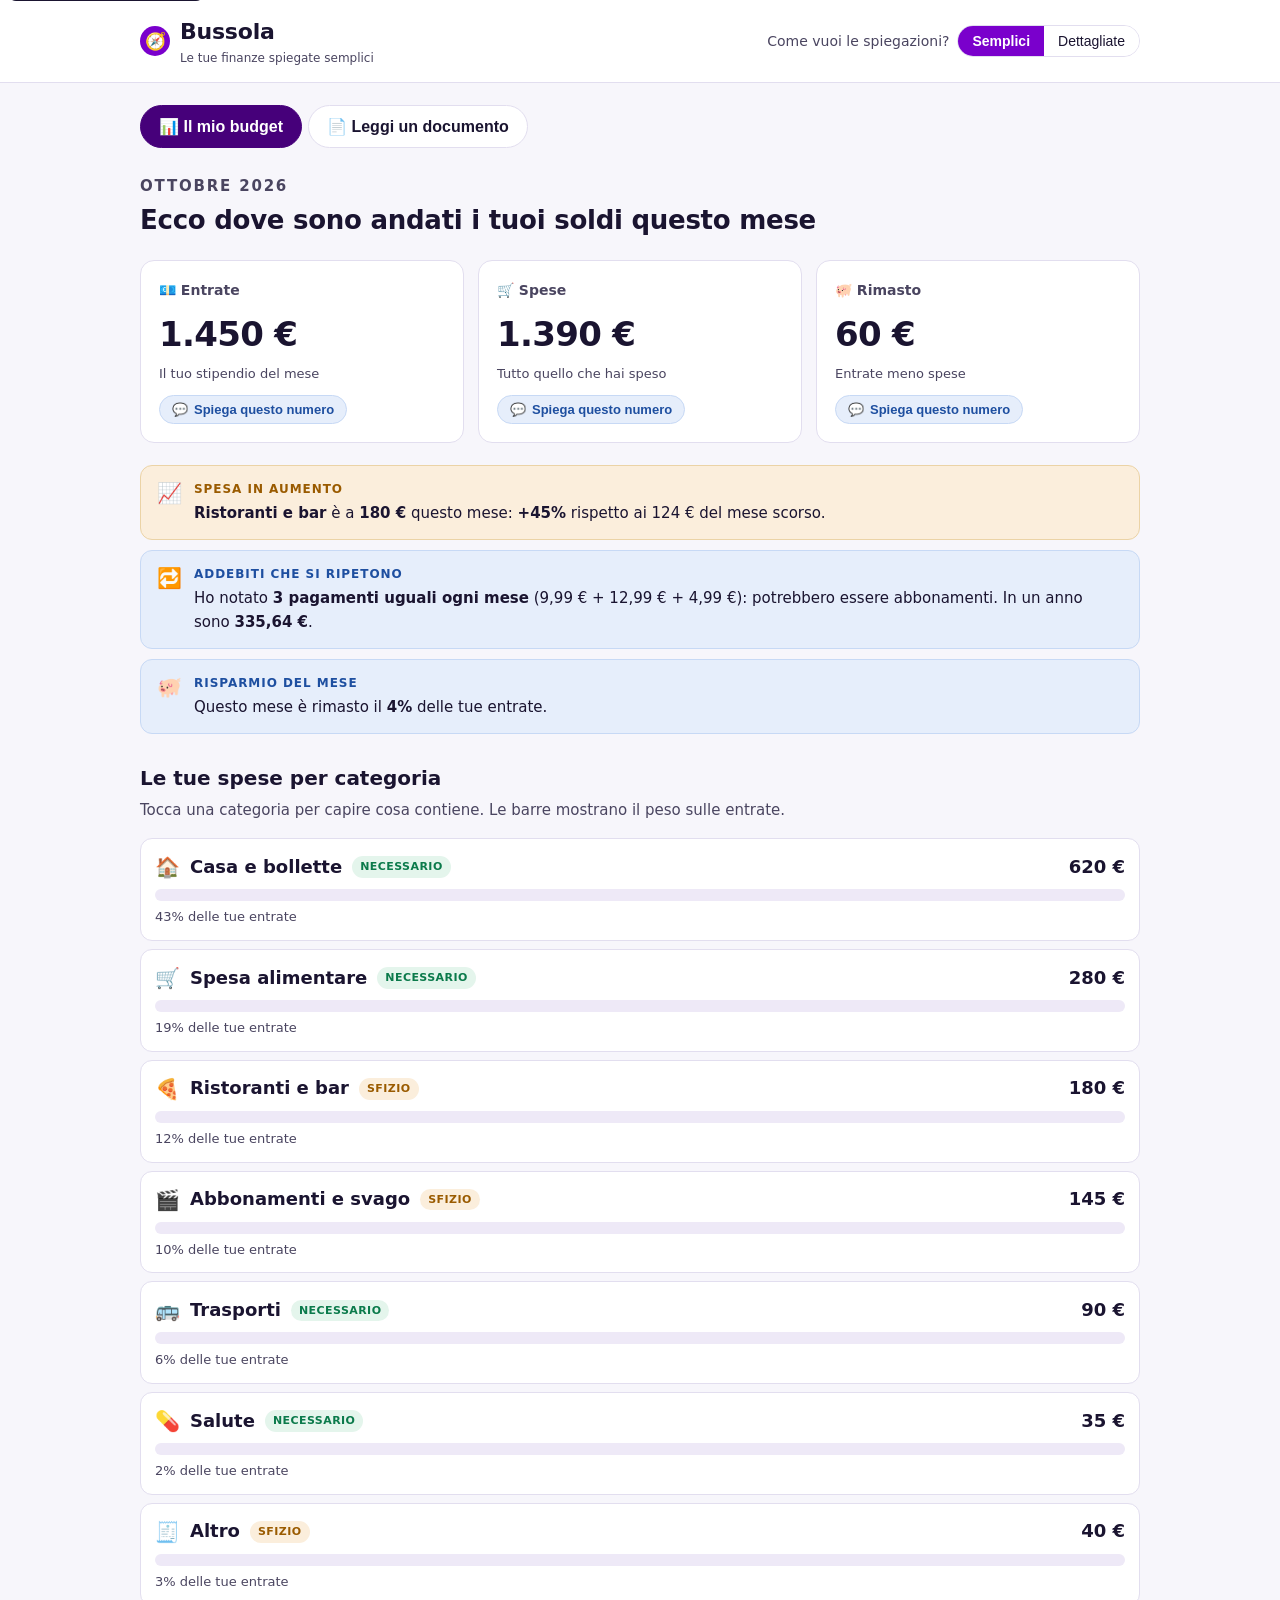
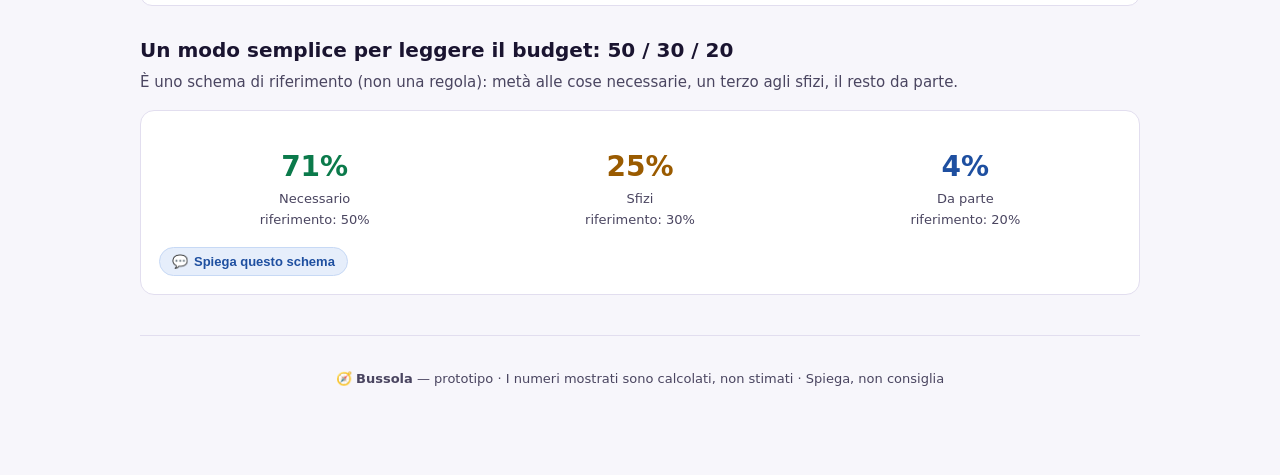
==== app/index.html @ ad638221 "Struttura progetto Bussola + prototipo dashboard App accessibile (budget, alert, decoder documenti, " ====
<!DOCTYPE html>
<html lang="it">
<head>
<meta charset="utf-8" />
<meta name="viewport" content="width=device-width, initial-scale=1" />
<title>Bussola — Le tue finanze spiegate semplici</title>
<style>
  :root {
    --purple: #7A00CC;        /* accento accessibile (contrasto AA su bianco) */
    --purple-ink: #46007A;
    --bg: #F7F6FB;
    --card: #FFFFFF;
    --ink: #1A1430;           /* testo principale, alto contrasto */
    --muted: #4A4560;
    --line: #E2DEEF;
    --ok: #0B7A4B;
    --ok-bg: #E4F5EC;
    --warn: #9A5B00;
    --warn-bg: #FBEEDC;
    --info: #1E4FA0;
    --info-bg: #E6EEFB;
    --focus: #0A58CA;
    --radius: 14px;
  }
  * { box-sizing: border-box; }
  html { font-size: 18px; }
  body {
    margin: 0;
    background: var(--bg);
    color: var(--ink);
    font-family: system-ui, -apple-system, "Segoe UI", Roboto, sans-serif;
    line-height: 1.6;
  }
  /* --- Accessibilità: focus sempre visibile --- */
  a:focus-visible, button:focus-visible, [tabindex]:focus-visible {
    outline: 3px solid var(--focus);
    outline-offset: 2px;
    border-radius: 6px;
  }
  .skip-link {
    position: absolute; left: 8px; top: -48px;
    background: var(--ink); color: #fff; padding: 10px 16px;
    border-radius: 8px; z-index: 100; transition: top .15s;
  }
  .skip-link:focus { top: 8px; }

  .wrap { max-width: 1040px; margin: 0 auto; padding: 0 20px 72px; }

  /* --- Header --- */
  header.app {
    background: var(--card); border-bottom: 1px solid var(--line);
    position: sticky; top: 0; z-index: 10;
  }
  .header-in { max-width: 1040px; margin: 0 auto; padding: 14px 20px;
    display: flex; align-items: center; justify-content: space-between; gap: 16px; flex-wrap: wrap; }
  .logo { display: flex; align-items: center; gap: 10px; font-weight: 800; font-size: 22px; letter-spacing: -0.01em; }
  .logo .dot { width: 30px; height: 30px; border-radius: 50%;
    background: var(--purple); color: #fff; display: grid; place-items: center; font-size: 17px; }
  .logo small { display: block; font-size: 12px; font-weight: 500; color: var(--muted); letter-spacing: 0; }
  .level { display: flex; align-items: center; gap: 8px; font-size: 14px; color: var(--muted); }
  .level .seg { display: inline-flex; border: 1px solid var(--line); border-radius: 999px; overflow: hidden; }
  .level button { border: 0; background: var(--card); padding: 7px 14px; font-size: 14px; cursor: pointer; color: var(--ink); }
  .level button[aria-pressed="true"] { background: var(--purple); color: #fff; font-weight: 700; }

  /* --- Tabs --- */
  nav.tabs { display: flex; gap: 6px; margin: 22px 0 8px; flex-wrap: wrap; }
  nav.tabs button {
    border: 1px solid var(--line); background: var(--card); color: var(--ink);
    padding: 11px 18px; border-radius: 999px; font-size: 16px; cursor: pointer; font-weight: 600;
  }
  nav.tabs button[aria-selected="true"] { background: var(--purple-ink); color: #fff; border-color: var(--purple-ink); }

  h1 { font-size: 15px; text-transform: uppercase; letter-spacing: .12em; color: var(--muted); margin: 26px 0 2px; font-weight: 700;}
  .lead { font-size: 26px; font-weight: 800; letter-spacing: -0.01em; margin: 0 0 18px; }

  /* --- Cards --- */
  .grid3 { display: grid; grid-template-columns: repeat(3, 1fr); gap: 14px; }
  .card { background: var(--card); border: 1px solid var(--line); border-radius: var(--radius); padding: 18px; }
  .stat .k { font-size: 14px; color: var(--muted); font-weight: 600; display:flex; align-items:center; gap:8px; }
  .stat .v { font-size: 34px; font-weight: 800; letter-spacing: -0.02em; margin: 6px 0 2px; }
  .stat .sub { font-size: 13px; color: var(--muted); }
  .explain-btn {
    margin-top: 10px; display: inline-flex; align-items: center; gap: 6px;
    background: var(--info-bg); color: var(--info); border: 1px solid #C7D9F5;
    border-radius: 999px; padding: 6px 12px; font-size: 13px; font-weight: 700; cursor: pointer;
  }
  .explain-btn::before { content: "💬"; }

  /* --- Alerts --- */
  .alerts { margin: 22px 0; display: grid; gap: 10px; }
  .alert { display: flex; gap: 12px; align-items: flex-start; padding: 14px 16px; border-radius: 12px; border: 1px solid; }
  .alert .ic { font-size: 20px; line-height: 1.3; }
  .alert .t { font-size: 15px; }
  .alert.warn { background: var(--warn-bg); border-color: #EBD3A6; }
  .alert.warn .lab { color: var(--warn); }
  .alert.info { background: var(--info-bg); border-color: #C7D9F5; }
  .alert.info .lab { color: var(--info); }
  .alert .lab { font-weight: 800; text-transform: uppercase; font-size: 12px; letter-spacing: .08em; display:block; margin-bottom:2px;}

  /* --- Categorie (barre) --- */
  .section-h { font-size: 20px; font-weight: 800; margin: 28px 0 4px; }
  .section-sub { color: var(--muted); margin: 0 0 16px; font-size: 15px; }
  ul.cats { list-style: none; padding: 0; margin: 0; display: grid; gap: 8px; }
  li.cat {
    background: var(--card); border: 1px solid var(--line); border-radius: 12px; padding: 12px 14px;
    display: grid; grid-template-columns: 1fr auto; gap: 6px 14px; align-items: center;
    cursor: pointer;
  }
  li.cat:hover { border-color: var(--purple); }
  li.cat .name { font-weight: 700; display: flex; align-items: center; gap: 10px; }
  li.cat .emoji { font-size: 20px; }
  li.cat .amount { font-weight: 800; font-size: 18px; white-space: nowrap; }
  li.cat .barwrap { grid-column: 1 / -1; height: 12px; background: #EEE9F7; border-radius: 999px; overflow: hidden; }
  li.cat .bar { height: 100%; background: var(--purple); border-radius: 999px; }
  li.cat .pct { grid-column: 1 / -1; font-size: 13px; color: var(--muted); }
  .tag { font-size: 11px; font-weight: 800; padding: 2px 8px; border-radius: 999px; text-transform: uppercase; letter-spacing:.04em;}
  .tag.need { background: #E4F5EC; color: var(--ok); }
  .tag.want { background: #FBEEDC; color: var(--warn); }

  /* --- 50/30/20 --- */
  .rule { display:grid; grid-template-columns: repeat(3,1fr); gap: 14px; margin-top: 16px; }
  .rule .b { text-align:center; }
  .rule .big { font-size: 28px; font-weight: 800; }
  .rule .cmp { font-size: 13px; color: var(--muted); }

  /* --- Document decoder --- */
  .docsel { display: flex; gap: 8px; margin-bottom: 16px; flex-wrap: wrap; }
  .docsel button { border: 1px solid var(--line); background: var(--card); padding: 10px 16px; border-radius: 10px; font-size: 15px; cursor: pointer; font-weight: 600; color: var(--ink);}
  .docsel button[aria-pressed="true"] { background: var(--purple); color: #fff; border-color: var(--purple); }
  .ba { display: grid; grid-template-columns: 1fr 1fr; gap: 0; border: 1px solid var(--line); border-radius: 12px; overflow: hidden; margin-bottom: 10px; background: var(--card); }
  .ba .col { padding: 14px 16px; }
  .ba .before { background: #FBF7FB; border-right: 1px solid var(--line); }
  .ba .h { font-size: 12px; font-weight: 800; text-transform: uppercase; letter-spacing: .08em; color: var(--muted); margin-bottom: 6px; }
  .ba .orig { font-family: ui-monospace, "Cascadia Code", Consolas, monospace; font-size: 14px; color: var(--purple-ink); }
  .ba .plain { font-size: 15px; }
  .cost { font-weight: 800; color: var(--warn); }
  @media (max-width: 720px){
    .grid3, .rule { grid-template-columns: 1fr; }
    .ba { grid-template-columns: 1fr; }
    .ba .before { border-right: 0; border-bottom: 1px solid var(--line); }
  }

  /* --- Explain panel (dialog) --- */
  .modal-backdrop { position: fixed; inset: 0; background: rgba(20,10,40,.45); display: none; place-items: center; z-index: 50; padding: 20px; }
  .modal-backdrop.open { display: grid; }
  .modal { background: #fff; border-radius: 16px; max-width: 520px; width: 100%; padding: 24px; }
  .modal h2 { margin: 0 0 6px; font-size: 20px; }
  .modal .how { background: var(--info-bg); border: 1px solid #C7D9F5; border-radius: 10px; padding: 12px 14px; font-size: 14px; margin: 14px 0; }
  .modal .close { margin-top: 10px; background: var(--purple); color: #fff; border: 0; padding: 11px 18px; border-radius: 10px; font-size: 15px; font-weight: 700; cursor: pointer; }
  .modal .note { font-size: 13px; color: var(--muted); margin-top: 10px; }

  footer.app { text-align: center; color: var(--muted); font-size: 13px; margin-top: 40px; padding-top: 20px; border-top: 1px solid var(--line); }
  .hidden { display: none; }
  @media (prefers-reduced-motion: reduce){ * { transition: none !important; } }
</style>
</head>
<body>
  <a class="skip-link" href="#main">Salta al contenuto</a>

  <header class="app">
    <div class="header-in">
      <div class="logo">
        <span class="dot" aria-hidden="true">🧭</span>
        <span>Bussola <small>Le tue finanze spiegate semplici</small></span>
      </div>
      <div class="level">
        <span id="lvl-label">Come vuoi le spiegazioni?</span>
        <span class="seg" role="group" aria-labelledby="lvl-label">
          <button id="lvl-simple" aria-pressed="true" onclick="setLevel('simple')">Semplici</button>
          <button id="lvl-detail" aria-pressed="false" onclick="setLevel('detail')">Dettagliate</button>
        </span>
      </div>
    </div>
  </header>

  <div class="wrap">
    <nav class="tabs" role="tablist" aria-label="Sezioni">
      <button role="tab" id="tab-budget" aria-selected="true" aria-controls="panel-budget" onclick="showTab('budget')">📊 Il mio budget</button>
      <button role="tab" id="tab-doc" aria-selected="false" aria-controls="panel-doc" onclick="showTab('doc')">📄 Leggi un documento</button>
    </nav>

    <main id="main">
      <!-- ============ BUDGET ============ -->
      <section id="panel-budget" role="tabpanel" aria-labelledby="tab-budget">
        <h1>Ottobre 2026</h1>
        <p class="lead">Ecco dove sono andati i tuoi soldi questo mese</p>

        <div class="grid3">
          <div class="card stat">
            <div class="k">💶 Entrate</div>
            <div class="v">1.450 €</div>
            <div class="sub">Il tuo stipendio del mese</div>
            <button class="explain-btn" onclick="explain('entrate')">Spiega questo numero</button>
          </div>
          <div class="card stat">
            <div class="k">🛒 Spese</div>
            <div class="v">1.390 €</div>
            <div class="sub">Tutto quello che hai speso</div>
            <button class="explain-btn" onclick="explain('spese')">Spiega questo numero</button>
          </div>
          <div class="card stat">
            <div class="k">🐖 Rimasto</div>
            <div class="v">60 €</div>
            <div class="sub">Entrate meno spese</div>
            <button class="explain-btn" onclick="explain('rimasto')">Spiega questo numero</button>
          </div>
        </div>

        <div class="alerts" aria-live="polite" aria-label="Avvisi sul budget">
          <div class="alert warn">
            <span class="ic" aria-hidden="true">📈</span>
            <span class="t"><span class="lab">Spesa in aumento</span>
              <strong>Ristoranti e bar</strong> è a <strong>180 €</strong> questo mese:
              <strong>+45%</strong> rispetto ai 124 € del mese scorso.</span>
          </div>
          <div class="alert info">
            <span class="ic" aria-hidden="true">🔁</span>
            <span class="t"><span class="lab">Addebiti che si ripetono</span>
              Ho notato <strong>3 pagamenti uguali ogni mese</strong> (9,99 € + 12,99 € + 4,99 €):
              potrebbero essere abbonamenti. In un anno sono <strong>335,64 €</strong>.</span>
          </div>
          <div class="alert info">
            <span class="ic" aria-hidden="true">🐖</span>
            <span class="t"><span class="lab">Risparmio del mese</span>
              Questo mese è rimasto il <strong>4%</strong> delle tue entrate.</span>
          </div>
        </div>

        <h2 class="section-h">Le tue spese per categoria</h2>
        <p class="section-sub">Tocca una categoria per capire cosa contiene. Le barre mostrano il peso sulle entrate.</p>
        <ul class="cats" id="catlist"></ul>

        <h2 class="section-h">Un modo semplice per leggere il budget: 50 / 30 / 20</h2>
        <p class="section-sub">È uno schema di riferimento (non una regola): metà alle cose necessarie, un terzo agli sfizi, il resto da parte.</p>
        <div class="card">
          <div class="rule">
            <div class="b"><div class="big" style="color:var(--ok)">71%</div><div class="cmp">Necessario<br><span style="color:var(--muted)">riferimento: 50%</span></div></div>
            <div class="b"><div class="big" style="color:var(--warn)">25%</div><div class="cmp">Sfizi<br><span style="color:var(--muted)">riferimento: 30%</span></div></div>
            <div class="b"><div class="big" style="color:var(--info)">4%</div><div class="cmp">Da parte<br><span style="color:var(--muted)">riferimento: 20%</span></div></div>
          </div>
          <button class="explain-btn" style="margin-top:16px" onclick="explain('rule')">Spiega questo schema</button>
        </div>
      </section>

      <!-- ============ DOCUMENTI ============ -->
      <section id="panel-doc" role="tabpanel" aria-labelledby="tab-doc" class="hidden">
        <h1>Capire un documento</h1>
        <p class="lead">Incolla o scegli un documento: te lo traduco riga per riga</p>

        <div class="docsel" role="group" aria-label="Tipo di documento">
          <button aria-pressed="true" onclick="showDoc('mutuo', this)">🏠 Proposta di mutuo</button>
          <button aria-pressed="false" onclick="showDoc('bolletta', this)">💡 Bolletta</button>
          <button aria-pressed="false" onclick="showDoc('conto', this)">🏦 Estratto conto</button>
        </div>

        <div id="doc-rows" aria-live="polite"></div>

        <div class="alert info" style="margin-top:4px">
          <span class="ic" aria-hidden="true">🛡️</span>
          <span class="t"><span class="lab">Bussola spiega, non consiglia</span>
            Ti dico <strong>cosa significano</strong> le voci e <strong>quanto costano</strong>, non se il documento
            "conviene" o se firmarlo: quella scelta resta tua.</span>
        </div>
      </section>
    </main>

    <footer class="app">
      <p>🧭 <strong>Bussola</strong> — prototipo · I numeri mostrati sono calcolati, non stimati · Spiega, non consiglia</p>
    </footer>
  </div>

  <!-- Explain dialog -->
  <div class="modal-backdrop" id="modal" role="dialog" aria-modal="true" aria-labelledby="modal-title" onclick="if(event.target===this)closeModal()">
    <div class="modal">
      <h2 id="modal-title">Spiegazione</h2>
      <div id="modal-body"></div>
      <button class="close" onclick="closeModal()">Ho capito</button>
    </div>
  </div>

<script>
  /* ---------- Dati di esempio (in produzione arrivano da core/) ---------- */
  var INCOME = 1450;
  var CATS = [
    { name: "Casa e bollette", emoji: "🏠", amount: 620, type: "need", detail: "Affitto, luce, gas e acqua." },
    { name: "Spesa alimentare", emoji: "🛒", amount: 280, type: "need", detail: "Supermercato e generi alimentari." },
    { name: "Ristoranti e bar", emoji: "🍕", amount: 180, type: "want", detail: "Pranzi fuori, cene, caffè e aperitivi." },
    { name: "Abbonamenti e svago", emoji: "🎬", amount: 145, type: "want", detail: "Streaming, palestra, uscite." },
    { name: "Trasporti", emoji: "🚌", amount: 90, type: "need", detail: "Benzina, mezzi pubblici." },
    { name: "Salute", emoji: "💊", amount: 35, type: "need", detail: "Farmacia, visite." },
    { name: "Altro", emoji: "🧾", amount: 40, type: "want", detail: "Spese varie non classificate." }
  ];

  var EXPLAIN = {
    simple: {
      entrate: { t: "Le tue entrate", b: "È lo stipendio che hai ricevuto questo mese: <strong>1.450 €</strong>. È il punto di partenza: tutto quello che spendi parte da qui.", how: "Somma di tutti i soldi entrati sul conto nel mese." },
      spese: { t: "Le tue spese", b: "È la somma di tutto quello che hai speso: <strong>1.390 €</strong>.", how: "Abbiamo sommato tutte le categorie: 620 + 280 + 180 + 145 + 90 + 35 + 40 = 1.390 €." },
      rimasto: { t: "Quanto è rimasto", b: "È quello che ti resta dopo aver pagato tutto: <strong>60 €</strong>. Sono i soldi che puoi mettere da parte.", how: "Entrate − Spese = 1.450 − 1.390 = 60 €." },
      rule: { t: "Lo schema 50 / 30 / 20", b: "È un modo semplice per dividere lo stipendio: metà alle cose <strong>necessarie</strong>, un terzo agli <strong>sfizi</strong>, il resto <strong>da parte</strong>. Serve solo come riferimento per capirti, non è un obbligo.", how: "Abbiamo diviso le tue categorie in 'necessario' e 'sfizi' e calcolato quanto pesano sulle entrate." }
    },
    detail: {
      entrate: { t: "Le tue entrate", b: "Totale entrate del mese: <strong>1.450 €</strong>. In finanza personale è il <em>reddito disponibile</em>, la base su cui si misura ogni spesa in percentuale.", how: "Σ di tutti gli accrediti del periodo. Calcolato da core.income_total()." },
      spese: { t: "Le tue spese", b: "Totale uscite: <strong>1.390 €</strong>, pari al <strong>95,9%</strong> delle entrate.", how: "core.budget_breakdown() somma gli importi per categoria: 620+280+180+145+90+35+40 = 1.390 €." },
      rimasto: { t: "Il saldo del mese", b: "Saldo = Entrate − Spese = <strong>60 €</strong> (4,1% delle entrate). È la quota potenzialmente risparmiabile.", how: "core.budget_breakdown() → surplus = 1.450 − 1.390 = 60 €." },
      rule: { t: "Lo schema 50 / 30 / 20", b: "Framework di budgeting: 50% bisogni, 30% desideri, 20% risparmio. I tuoi valori: <strong>71% / 25% / 4%</strong>. I bisogni pesano più del riferimento, soprattutto per Casa.", how: "core.rule_50_30_20() classifica le categorie e rapporta ogni gruppo al reddito." }
    }
  };

  var DOCS = {
    mutuo: [
      { o: "TAN 3,10%", p: "È il tasso 'base' annuo del prestito, <strong>senza</strong> le spese extra. Da solo non dice quanto paghi davvero." },
      { o: "TAEG 3,82%", p: "È il <strong>costo totale vero</strong> del mutuo in un anno, commissioni incluse. Questo è il numero che conta per capire quanto ti costa." },
      { o: "Spread 1,50%", p: "È la parte di guadagno <strong>fissa</strong> della banca, che si aggiunge all'indice di mercato." },
      { o: "Indice Euribor 3M", p: "È un indice che <strong>può salire o scendere</strong>: è la parte 'variabile' del tuo tasso." },
      { o: "Rata mensile 548 €", p: "Quanto pagheresti <strong>ogni mese</strong>, per tutta la durata del mutuo." },
      { o: "Commissione istruttoria 350 €", p: "Spesa <span class='cost'>una tantum</span> per aprire la pratica: la paghi <strong>una volta sola</strong>." }
    ],
    bolletta: [
      { o: "Quota fissa 8,50 €", p: "La paghi <strong>sempre</strong>, anche se non consumi nulla. È il costo di avere il contratto attivo." },
      { o: "Materia energia 0,142 €/kWh", p: "Quanto costa <strong>ogni unità di luce</strong> che usi. Più consumi, più paghi questa parte." },
      { o: "Oneri di sistema 12,30 €", p: "Costi generali del sistema elettrico nazionale, <strong>uguali per tutti</strong>: non dipendono dalla tua banca o fornitore." },
      { o: "Imposte (accise + IVA) 9,80 €", p: "Le <span class='cost'>tasse</span> sulla bolletta. L'IVA si calcola anche sulle altre voci." }
    ],
    conto: [
      { o: "Canone mensile 2,00 €", p: "Costo <strong>fisso</strong> per tenere aperto il conto, a prescindere da quanto lo usi." },
      { o: "Commissione prelievo ATM altra banca 2,50 €", p: "Costo per prelevare da sportelli <strong>non</strong> della tua banca. Dai tuoi di solito è gratis." },
      { o: "Imposta di bollo 4,34 €", p: "Una <span class='cost'>tassa dello Stato</span> sul conto, dovuta se la giacenza media supera 5.000 €." },
      { o: "Commissione bonifico 1,00 €", p: "Costo per ogni bonifico inviato dallo sportello. Spesso online è gratuito." }
    ]
  };

  /* ---------- Stato ---------- */
  var level = "simple";

  function setLevel(l){
    level = l;
    document.getElementById("lvl-simple").setAttribute("aria-pressed", l==="simple");
    document.getElementById("lvl-detail").setAttribute("aria-pressed", l==="detail");
  }

  function showTab(which){
    var budget = which==="budget";
    document.getElementById("tab-budget").setAttribute("aria-selected", budget);
    document.getElementById("tab-doc").setAttribute("aria-selected", !budget);
    document.getElementById("panel-budget").classList.toggle("hidden", !budget);
    document.getElementById("panel-doc").classList.toggle("hidden", budget);
  }

  function renderCats(){
    var max = Math.max.apply(null, CATS.map(function(c){return c.amount;}));
    var html = CATS.map(function(c, i){
      var pct = Math.round(c.amount / INCOME * 100);
      var w = Math.round(c.amount / max * 100);
      var tag = c.type==="need" ? '<span class="tag need">Necessario</span>' : '<span class="tag want">Sfizio</span>';
      return '<li class="cat" tabindex="0" role="button" aria-label="'+c.name+', '+c.amount+' euro, '+pct+'% delle entrate" '+
        'onclick="explainCat('+i+')" onkeydown="if(event.key===\'Enter\'||event.key===\' \'){event.preventDefault();explainCat('+i+')}">'+
          '<span class="name"><span class="emoji" aria-hidden="true">'+c.emoji+'</span>'+c.name+' '+tag+'</span>'+
          '<span class="amount">'+c.amount+' €</span>'+
          '<span class="barwrap"><span class="bar" style="width:'+w+'%"></span></span>'+
          '<span class="pct">'+pct+'% delle tue entrate</span>'+
        '</li>';
    }).join("");
    document.getElementById("catlist").innerHTML = html;
  }

  function renderDoc(type){
    var rows = DOCS[type].map(function(r){
      return '<div class="ba"><div class="col before"><div class="h">Sul documento c\'è scritto</div>'+
        '<div class="orig">'+r.o+'</div></div>'+
        '<div class="col"><div class="h">Vuol dire</div><div class="plain">'+r.p+'</div></div></div>';
    }).join("");
    document.getElementById("doc-rows").innerHTML = rows;
  }

  function showDoc(type, btn){
    var btns = btn.parentNode.querySelectorAll("button");
    btns.forEach(function(b){ b.setAttribute("aria-pressed", b===btn); });
    renderDoc(type);
  }

  /* ---------- Explain modal ---------- */
  var lastFocus = null;
  function openModal(title, body, how){
    lastFocus = document.activeElement;
    document.getElementById("modal-title").textContent = title;
    var h = how ? '<div class="how"><strong>Come l\'abbiamo calcolato:</strong> '+how+'</div>' : '';
    document.getElementById("modal-body").innerHTML = '<p>'+body+'</p>'+h+
      '<p class="note">Questo numero è calcolato dai tuoi dati, non stimato. Bussola spiega, non consiglia.</p>';
    document.getElementById("modal").classList.add("open");
    document.querySelector("#modal .close").focus();
  }
  function closeModal(){
    document.getElementById("modal").classList.remove("open");
    if(lastFocus) lastFocus.focus();
  }
  function explain(key){
    var e = EXPLAIN[level][key];
    openModal(e.t, e.b, e.how);
  }
  function explainCat(i){
    var c = CATS[i];
    var pct = Math.round(c.amount / INCOME * 100);
    var kind = c.type==="need" ? "una spesa <strong>necessaria</strong>" : "uno <strong>sfizio</strong>";
    openModal(c.emoji+" "+c.name,
      c.detail+" Questo mese: <strong>"+c.amount+" €</strong> ("+pct+"% delle entrate). È "+kind+".",
      c.amount+" € ÷ "+INCOME+" € di entrate × 100 = "+pct+"%.");
  }

  document.addEventListener("keydown", function(e){ if(e.key==="Escape") closeModal(); });

  /* init */
  renderCats();
  renderDoc("mutuo");
</script>
</body>
</html>
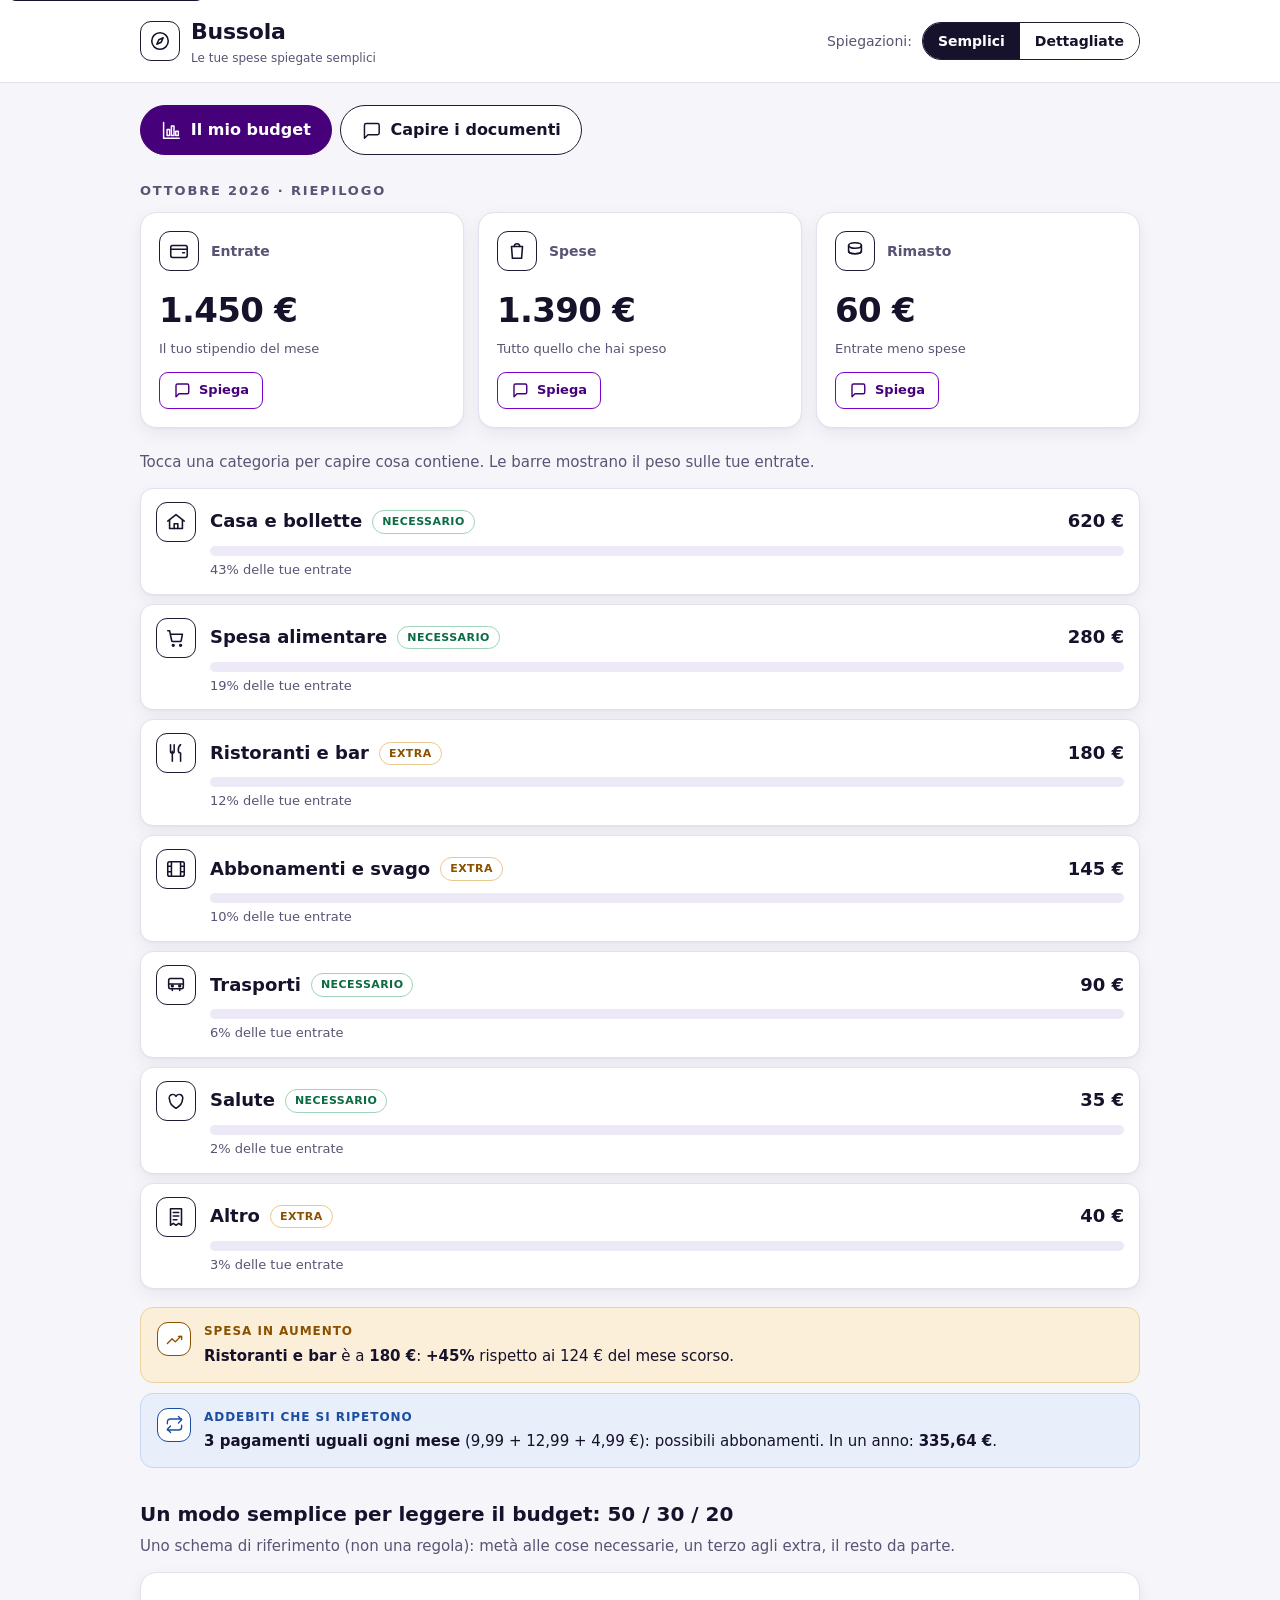
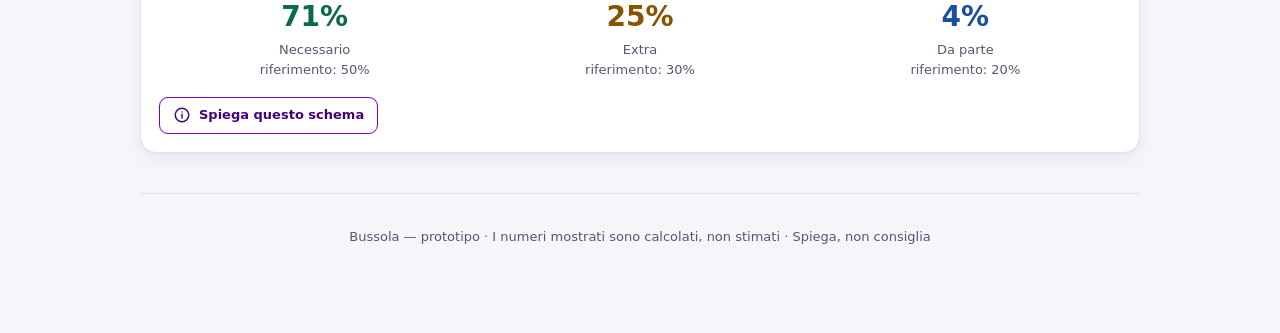
==== commit dcd96221: "Restyle prototipo + chat documenti - Icone outline nere (no emoji colorate) - Palette CTA per livell" ====
--- a/app/index.html
+++ b/app/index.html
@@ -3,155 +3,157 @@
 <head>
 <meta charset="utf-8" />
 <meta name="viewport" content="width=device-width, initial-scale=1" />
-<title>Bussola — Le tue finanze spiegate semplici</title>
+<title>Bussola — Le tue spese spiegate semplici</title>
 <style>
   :root {
-    --purple: #7A00CC;        /* accento accessibile (contrasto AA su bianco) */
+    /* --- Brand --- */
+    --purple: #7A00CC;
     --purple-ink: #46007A;
-    --bg: #F7F6FB;
+    --bg: #F6F5FA;
     --card: #FFFFFF;
-    --ink: #1A1430;           /* testo principale, alto contrasto */
-    --muted: #4A4560;
-    --line: #E2DEEF;
-    --ok: #0B7A4B;
-    --ok-bg: #E4F5EC;
-    --warn: #9A5B00;
-    --warn-bg: #FBEEDC;
-    --info: #1E4FA0;
-    --info-bg: #E6EEFB;
-    --focus: #0A58CA;
-    --radius: 14px;
+    --ink: #17122B;          /* testo e icone outline (alto contrasto) */
+    --muted: #595473;
+    --line: #E4E0EE;
+    --line-strong: #1F1A35;  /* bordo nero delle icone */
+
+    /* --- Palette CTA per livello di interazione --- */
+    --cta-primary-bg: #7A00CC;   --cta-primary-fg: #FFFFFF;   /* 1ª azione (principale) */
+    --cta-secondary-bg:#FFFFFF;  --cta-secondary-fg:#46007A;  --cta-secondary-bd:#7A00CC; /* 2ª azione */
+    --cta-danger-bg: #C62828;    --cta-danger-fg: #FFFFFF;    /* elimina / cancella */
+    --cta-neutral-bg:transparent;--cta-neutral-fg:#595473;    --cta-neutral-bd:#CFC9DD;   /* annulla */
+
+    /* --- Semantici --- */
+    --warn: #8A5200; --warn-bg: #FBEFD9; --warn-bd: #ECD3A1;
+    --info: #1B4DA0; --info-bg: #E8EFFB; --info-bd: #C6D7F3;
+    --ok: #0B6B42;
+
+    --radius: 16px;
+    --shadow: 0 1px 2px rgba(23,18,43,.04), 0 6px 18px rgba(23,18,43,.06);
   }
   * { box-sizing: border-box; }
   html { font-size: 18px; }
-  body {
-    margin: 0;
-    background: var(--bg);
-    color: var(--ink);
-    font-family: system-ui, -apple-system, "Segoe UI", Roboto, sans-serif;
-    line-height: 1.6;
-  }
-  /* --- Accessibilità: focus sempre visibile --- */
-  a:focus-visible, button:focus-visible, [tabindex]:focus-visible {
-    outline: 3px solid var(--focus);
-    outline-offset: 2px;
-    border-radius: 6px;
-  }
-  .skip-link {
-    position: absolute; left: 8px; top: -48px;
-    background: var(--ink); color: #fff; padding: 10px 16px;
-    border-radius: 8px; z-index: 100; transition: top .15s;
-  }
-  .skip-link:focus { top: 8px; }
-
-  .wrap { max-width: 1040px; margin: 0 auto; padding: 0 20px 72px; }
+  body { margin:0; background:var(--bg); color:var(--ink);
+    font-family: system-ui,-apple-system,"Segoe UI",Roboto,sans-serif; line-height:1.6; }
+
+  /* icone outline */
+  .icon { width:1.3em; height:1.3em; stroke: currentColor; fill:none;
+    stroke-width:1.7; stroke-linecap:round; stroke-linejoin:round; flex:none; }
+  .chip-ic { width:40px; height:40px; border:1.6px solid var(--line-strong); border-radius:11px;
+    display:grid; place-items:center; color:var(--ink); background:var(--card); }
+  .chip-ic .icon { width:22px; height:22px; }
+
+  /* accessibilità: focus */
+  a:focus-visible, button:focus-visible, [tabindex]:focus-visible, input:focus-visible {
+    outline:3px solid #0A58CA; outline-offset:2px; border-radius:8px; }
+  .skip-link { position:absolute; left:8px; top:-48px; background:var(--ink); color:#fff;
+    padding:10px 16px; border-radius:8px; z-index:100; transition:top .15s; }
+  .skip-link:focus { top:8px; }
+
+  .wrap { max-width:1040px; margin:0 auto; padding:0 20px 72px; }
+
+  /* --- CTA base + livelli --- */
+  .btn { display:inline-flex; align-items:center; gap:8px; font:inherit; font-size:15px;
+    font-weight:700; padding:10px 18px; border-radius:11px; cursor:pointer; border:1.6px solid transparent; }
+  .btn .icon { width:18px; height:18px; stroke-width:1.9; }
+  .btn--primary { background:var(--cta-primary-bg); color:var(--cta-primary-fg); }
+  .btn--secondary{ background:var(--cta-secondary-bg); color:var(--cta-secondary-fg); border-color:var(--cta-secondary-bd); }
+  .btn--danger  { background:var(--cta-danger-bg); color:var(--cta-danger-fg); }
+  .btn--neutral { background:var(--cta-neutral-bg); color:var(--cta-neutral-fg); border-color:var(--cta-neutral-bd); }
+  .btn--sm { font-size:13px; padding:7px 13px; border-radius:9px; }
 
   /* --- Header --- */
-  header.app {
-    background: var(--card); border-bottom: 1px solid var(--line);
-    position: sticky; top: 0; z-index: 10;
-  }
-  .header-in { max-width: 1040px; margin: 0 auto; padding: 14px 20px;
-    display: flex; align-items: center; justify-content: space-between; gap: 16px; flex-wrap: wrap; }
-  .logo { display: flex; align-items: center; gap: 10px; font-weight: 800; font-size: 22px; letter-spacing: -0.01em; }
-  .logo .dot { width: 30px; height: 30px; border-radius: 50%;
-    background: var(--purple); color: #fff; display: grid; place-items: center; font-size: 17px; }
-  .logo small { display: block; font-size: 12px; font-weight: 500; color: var(--muted); letter-spacing: 0; }
-  .level { display: flex; align-items: center; gap: 8px; font-size: 14px; color: var(--muted); }
-  .level .seg { display: inline-flex; border: 1px solid var(--line); border-radius: 999px; overflow: hidden; }
-  .level button { border: 0; background: var(--card); padding: 7px 14px; font-size: 14px; cursor: pointer; color: var(--ink); }
-  .level button[aria-pressed="true"] { background: var(--purple); color: #fff; font-weight: 700; }
-
-  /* --- Tabs --- */
-  nav.tabs { display: flex; gap: 6px; margin: 22px 0 8px; flex-wrap: wrap; }
-  nav.tabs button {
-    border: 1px solid var(--line); background: var(--card); color: var(--ink);
-    padding: 11px 18px; border-radius: 999px; font-size: 16px; cursor: pointer; font-weight: 600;
-  }
-  nav.tabs button[aria-selected="true"] { background: var(--purple-ink); color: #fff; border-color: var(--purple-ink); }
-
-  h1 { font-size: 15px; text-transform: uppercase; letter-spacing: .12em; color: var(--muted); margin: 26px 0 2px; font-weight: 700;}
-  .lead { font-size: 26px; font-weight: 800; letter-spacing: -0.01em; margin: 0 0 18px; }
-
-  /* --- Cards --- */
-  .grid3 { display: grid; grid-template-columns: repeat(3, 1fr); gap: 14px; }
-  .card { background: var(--card); border: 1px solid var(--line); border-radius: var(--radius); padding: 18px; }
-  .stat .k { font-size: 14px; color: var(--muted); font-weight: 600; display:flex; align-items:center; gap:8px; }
-  .stat .v { font-size: 34px; font-weight: 800; letter-spacing: -0.02em; margin: 6px 0 2px; }
-  .stat .sub { font-size: 13px; color: var(--muted); }
-  .explain-btn {
-    margin-top: 10px; display: inline-flex; align-items: center; gap: 6px;
-    background: var(--info-bg); color: var(--info); border: 1px solid #C7D9F5;
-    border-radius: 999px; padding: 6px 12px; font-size: 13px; font-weight: 700; cursor: pointer;
-  }
-  .explain-btn::before { content: "💬"; }
-
-  /* --- Alerts --- */
-  .alerts { margin: 22px 0; display: grid; gap: 10px; }
-  .alert { display: flex; gap: 12px; align-items: flex-start; padding: 14px 16px; border-radius: 12px; border: 1px solid; }
-  .alert .ic { font-size: 20px; line-height: 1.3; }
-  .alert .t { font-size: 15px; }
-  .alert.warn { background: var(--warn-bg); border-color: #EBD3A6; }
-  .alert.warn .lab { color: var(--warn); }
-  .alert.info { background: var(--info-bg); border-color: #C7D9F5; }
-  .alert.info .lab { color: var(--info); }
-  .alert .lab { font-weight: 800; text-transform: uppercase; font-size: 12px; letter-spacing: .08em; display:block; margin-bottom:2px;}
-
-  /* --- Categorie (barre) --- */
-  .section-h { font-size: 20px; font-weight: 800; margin: 28px 0 4px; }
-  .section-sub { color: var(--muted); margin: 0 0 16px; font-size: 15px; }
-  ul.cats { list-style: none; padding: 0; margin: 0; display: grid; gap: 8px; }
-  li.cat {
-    background: var(--card); border: 1px solid var(--line); border-radius: 12px; padding: 12px 14px;
-    display: grid; grid-template-columns: 1fr auto; gap: 6px 14px; align-items: center;
-    cursor: pointer;
-  }
-  li.cat:hover { border-color: var(--purple); }
-  li.cat .name { font-weight: 700; display: flex; align-items: center; gap: 10px; }
-  li.cat .emoji { font-size: 20px; }
-  li.cat .amount { font-weight: 800; font-size: 18px; white-space: nowrap; }
-  li.cat .barwrap { grid-column: 1 / -1; height: 12px; background: #EEE9F7; border-radius: 999px; overflow: hidden; }
-  li.cat .bar { height: 100%; background: var(--purple); border-radius: 999px; }
-  li.cat .pct { grid-column: 1 / -1; font-size: 13px; color: var(--muted); }
-  .tag { font-size: 11px; font-weight: 800; padding: 2px 8px; border-radius: 999px; text-transform: uppercase; letter-spacing:.04em;}
-  .tag.need { background: #E4F5EC; color: var(--ok); }
-  .tag.want { background: #FBEEDC; color: var(--warn); }
-
-  /* --- 50/30/20 --- */
-  .rule { display:grid; grid-template-columns: repeat(3,1fr); gap: 14px; margin-top: 16px; }
-  .rule .b { text-align:center; }
-  .rule .big { font-size: 28px; font-weight: 800; }
-  .rule .cmp { font-size: 13px; color: var(--muted); }
-
-  /* --- Document decoder --- */
-  .docsel { display: flex; gap: 8px; margin-bottom: 16px; flex-wrap: wrap; }
-  .docsel button { border: 1px solid var(--line); background: var(--card); padding: 10px 16px; border-radius: 10px; font-size: 15px; cursor: pointer; font-weight: 600; color: var(--ink);}
-  .docsel button[aria-pressed="true"] { background: var(--purple); color: #fff; border-color: var(--purple); }
-  .ba { display: grid; grid-template-columns: 1fr 1fr; gap: 0; border: 1px solid var(--line); border-radius: 12px; overflow: hidden; margin-bottom: 10px; background: var(--card); }
-  .ba .col { padding: 14px 16px; }
-  .ba .before { background: #FBF7FB; border-right: 1px solid var(--line); }
-  .ba .h { font-size: 12px; font-weight: 800; text-transform: uppercase; letter-spacing: .08em; color: var(--muted); margin-bottom: 6px; }
-  .ba .orig { font-family: ui-monospace, "Cascadia Code", Consolas, monospace; font-size: 14px; color: var(--purple-ink); }
-  .ba .plain { font-size: 15px; }
-  .cost { font-weight: 800; color: var(--warn); }
-  @media (max-width: 720px){
-    .grid3, .rule { grid-template-columns: 1fr; }
-    .ba { grid-template-columns: 1fr; }
-    .ba .before { border-right: 0; border-bottom: 1px solid var(--line); }
-  }
-
-  /* --- Explain panel (dialog) --- */
-  .modal-backdrop { position: fixed; inset: 0; background: rgba(20,10,40,.45); display: none; place-items: center; z-index: 50; padding: 20px; }
-  .modal-backdrop.open { display: grid; }
-  .modal { background: #fff; border-radius: 16px; max-width: 520px; width: 100%; padding: 24px; }
-  .modal h2 { margin: 0 0 6px; font-size: 20px; }
-  .modal .how { background: var(--info-bg); border: 1px solid #C7D9F5; border-radius: 10px; padding: 12px 14px; font-size: 14px; margin: 14px 0; }
-  .modal .close { margin-top: 10px; background: var(--purple); color: #fff; border: 0; padding: 11px 18px; border-radius: 10px; font-size: 15px; font-weight: 700; cursor: pointer; }
-  .modal .note { font-size: 13px; color: var(--muted); margin-top: 10px; }
-
-  footer.app { text-align: center; color: var(--muted); font-size: 13px; margin-top: 40px; padding-top: 20px; border-top: 1px solid var(--line); }
-  .hidden { display: none; }
-  @media (prefers-reduced-motion: reduce){ * { transition: none !important; } }
+  header.app { background:var(--card); border-bottom:1px solid var(--line); position:sticky; top:0; z-index:10; }
+  .header-in { max-width:1040px; margin:0 auto; padding:14px 20px; display:flex;
+    align-items:center; justify-content:space-between; gap:16px; flex-wrap:wrap; }
+  .logo { display:flex; align-items:center; gap:11px; font-weight:800; font-size:22px; letter-spacing:-.01em; }
+  .logo small { display:block; font-size:12px; font-weight:500; color:var(--muted); letter-spacing:0; }
+  .level { display:flex; align-items:center; gap:10px; font-size:14px; color:var(--muted); }
+  .seg { display:inline-flex; border:1.6px solid var(--line-strong); border-radius:999px; overflow:hidden; }
+  .seg button { border:0; background:var(--card); padding:7px 15px; font:inherit; font-size:14px; font-weight:600; cursor:pointer; color:var(--ink); }
+  .seg button[aria-pressed="true"] { background:var(--ink); color:#fff; }
+
+  nav.tabs { display:flex; gap:8px; margin:22px 0 6px; flex-wrap:wrap; }
+  nav.tabs button { display:inline-flex; align-items:center; gap:9px; border:1.6px solid var(--line-strong);
+    background:var(--card); color:var(--ink); padding:11px 20px; border-radius:999px; font:inherit; font-size:16px; font-weight:700; cursor:pointer; }
+  nav.tabs button[aria-selected="true"] { background:var(--purple-ink); color:#fff; border-color:var(--purple-ink); }
+
+  .eyebrow { font-size:13px; text-transform:uppercase; letter-spacing:.14em; color:var(--muted); font-weight:700; margin:26px 0 10px; }
+
+  .grid3 { display:grid; grid-template-columns:repeat(3,1fr); gap:14px; }
+  .card { background:var(--card); border:1px solid var(--line); border-radius:var(--radius); padding:18px; box-shadow:var(--shadow); }
+  .stat .top { display:flex; align-items:center; gap:12px; }
+  .stat .k { font-size:14px; color:var(--muted); font-weight:700; }
+  .stat .v { font-size:34px; font-weight:800; letter-spacing:-.02em; margin:12px 0 2px; }
+  .stat .sub { font-size:13px; color:var(--muted); }
+
+  /* categorie */
+  .caption { color:var(--muted); font-size:15px; margin:0 0 14px; }
+  ul.cats { list-style:none; padding:0; margin:0; display:grid; gap:9px; }
+  li.cat { background:var(--card); border:1px solid var(--line); border-radius:13px; padding:13px 15px;
+    display:grid; grid-template-columns:auto 1fr auto; gap:4px 14px; align-items:center; cursor:pointer; box-shadow:var(--shadow); }
+  li.cat:hover { border-color:var(--purple); }
+  li.cat .chip-ic { grid-row:1 / span 1; }
+  li.cat .name { font-weight:700; display:flex; align-items:center; gap:10px; flex-wrap:wrap; }
+  li.cat .amount { font-weight:800; font-size:18px; white-space:nowrap; }
+  li.cat .barwrap { grid-column:2 / -1; height:10px; background:#EDE9F6; border-radius:999px; overflow:hidden; }
+  li.cat .bar { height:100%; background:var(--purple); border-radius:999px; }
+  li.cat .pct { grid-column:2 / -1; font-size:13px; color:var(--muted); }
+  .tag { font-size:11px; font-weight:800; padding:2px 9px; border-radius:999px; text-transform:uppercase; letter-spacing:.04em; border:1.4px solid; }
+  .tag.need { color:var(--ok); border-color:#9FD3BA; }
+  .tag.extra { color:var(--warn); border-color:#E7C98F; }
+
+  /* alert */
+  .alerts { margin:18px 0; display:grid; gap:10px; }
+  .alert { display:flex; gap:13px; align-items:flex-start; padding:14px 16px; border-radius:13px; border:1.4px solid; }
+  .alert .lab { font-weight:800; text-transform:uppercase; font-size:12px; letter-spacing:.08em; display:block; margin-bottom:2px; }
+  .alert .t { font-size:15px; }
+  .alert.warn { background:var(--warn-bg); border-color:var(--warn-bd); } .alert.warn .lab{ color:var(--warn);} .alert.warn .chip-ic{ border-color:var(--warn); color:var(--warn);}
+  .alert.info { background:var(--info-bg); border-color:var(--info-bd); } .alert.info .lab{ color:var(--info);} .alert.info .chip-ic{ border-color:var(--info); color:var(--info);}
+  .alert .chip-ic{ width:34px; height:34px; } .alert .chip-ic .icon{ width:19px; height:19px; }
+
+  .section-h { font-size:20px; font-weight:800; margin:30px 0 4px; }
+  .rule { display:grid; grid-template-columns:repeat(3,1fr); gap:14px; margin-top:4px; }
+  .rule .b { text-align:center; } .rule .big { font-size:28px; font-weight:800; } .rule .cmp { font-size:13px; color:var(--muted); }
+
+  /* ---------- CHAT ---------- */
+  .chat-intro { color:var(--muted); font-size:15px; margin:2px 0 14px; }
+  .doc-bar { display:flex; align-items:center; gap:10px; flex-wrap:wrap; margin-bottom:14px; }
+  .doc-bar .lbl { font-size:13px; color:var(--muted); font-weight:600; }
+  .doc-pill { display:inline-flex; align-items:center; gap:7px; border:1.6px solid var(--line-strong); background:var(--card);
+    padding:7px 13px; border-radius:999px; font:inherit; font-size:14px; font-weight:600; cursor:pointer; color:var(--ink); }
+  .doc-pill[aria-pressed="true"] { background:var(--purple); color:#fff; border-color:var(--purple); }
+  .chat { background:var(--card); border:1px solid var(--line); border-radius:var(--radius); box-shadow:var(--shadow); overflow:hidden; }
+  .thread { padding:18px; display:flex; flex-direction:column; gap:14px; min-height:300px; max-height:440px; overflow-y:auto; }
+  .msg { display:flex; gap:11px; max-width:88%; }
+  .msg .av { width:34px; height:34px; border-radius:50%; border:1.6px solid var(--line-strong); display:grid; place-items:center; flex:none; background:var(--card); }
+  .msg .bubble { padding:11px 15px; border-radius:14px; font-size:15px; }
+  .msg.bot .bubble { background:#F3F0FA; border:1px solid var(--line); border-top-left-radius:4px; }
+  .msg.me { align-self:flex-end; flex-direction:row-reverse; }
+  .msg.me .bubble { background:var(--purple-ink); color:#fff; border-top-right-radius:4px; }
+  .msg.me .av { border-color:var(--purple-ink); color:var(--purple-ink); }
+  .suggest { display:flex; gap:8px; flex-wrap:wrap; padding:0 18px 12px; }
+  .suggest button { border:1.4px solid var(--line-strong); background:var(--card); color:var(--ink); font:inherit;
+    font-size:13px; font-weight:600; padding:6px 12px; border-radius:999px; cursor:pointer; }
+  .composer { display:flex; gap:9px; align-items:center; border-top:1px solid var(--line); padding:12px; background:#FBFAFE; }
+  .composer input[type=text] { flex:1; border:1.6px solid var(--line); border-radius:11px; padding:11px 14px; font:inherit; font-size:15px; background:#fff; color:var(--ink); }
+  .icon-btn { border:1.6px solid var(--line-strong); background:var(--card); border-radius:11px; width:44px; height:44px; display:grid; place-items:center; cursor:pointer; color:var(--ink); }
+  .guard { background:var(--info-bg); border:1.4px solid var(--info-bd); border-radius:13px; padding:13px 16px; margin-top:12px; display:flex; gap:12px; align-items:flex-start; }
+  .guard .lab { font-weight:800; text-transform:uppercase; font-size:12px; letter-spacing:.08em; color:var(--info); display:block; margin-bottom:2px; }
+  .guard .chip-ic{ width:34px; height:34px; border-color:var(--info); color:var(--info);} .guard .chip-ic .icon{ width:19px; height:19px; }
+
+  /* modal */
+  .modal-backdrop { position:fixed; inset:0; background:rgba(20,10,40,.45); display:none; place-items:center; z-index:50; padding:20px; }
+  .modal-backdrop.open { display:grid; }
+  .modal { background:#fff; border-radius:18px; max-width:520px; width:100%; padding:24px; box-shadow:var(--shadow); }
+  .modal h2 { margin:0 0 6px; font-size:20px; display:flex; align-items:center; gap:10px; }
+  .modal .how { background:var(--info-bg); border:1px solid var(--info-bd); border-radius:11px; padding:12px 14px; font-size:14px; margin:14px 0; }
+  .modal .note { font-size:13px; color:var(--muted); margin-top:10px; }
+  .modal .actions { display:flex; gap:10px; margin-top:12px; }
+
+  footer.app { text-align:center; color:var(--muted); font-size:13px; margin-top:40px; padding-top:20px; border-top:1px solid var(--line); }
+  .hidden { display:none; }
+  @media (max-width:720px){ .grid3,.rule{ grid-template-columns:1fr; } .msg{ max-width:97%; } }
+  @media (prefers-reduced-motion:reduce){ * { transition:none !important; } }
 </style>
 </head>
 <body>
@@ -160,11 +162,11 @@
   <header class="app">
     <div class="header-in">
       <div class="logo">
-        <span class="dot" aria-hidden="true">🧭</span>
-        <span>Bussola <small>Le tue finanze spiegate semplici</small></span>
+        <span class="chip-ic" aria-hidden="true"><svg class="icon" viewBox="0 0 24 24"><circle cx="12" cy="12" r="9"/><path d="M15.5 8.5l-2.2 4.8-4.8 2.2 2.2-4.8z"/></svg></span>
+        <span>Bussola <small>Le tue spese spiegate semplici</small></span>
       </div>
       <div class="level">
-        <span id="lvl-label">Come vuoi le spiegazioni?</span>
+        <span id="lvl-label">Spiegazioni:</span>
         <span class="seg" role="group" aria-labelledby="lvl-label">
           <button id="lvl-simple" aria-pressed="true" onclick="setLevel('simple')">Semplici</button>
           <button id="lvl-detail" aria-pressed="false" onclick="setLevel('detail')">Dettagliate</button>
@@ -175,98 +177,95 @@
 
   <div class="wrap">
     <nav class="tabs" role="tablist" aria-label="Sezioni">
-      <button role="tab" id="tab-budget" aria-selected="true" aria-controls="panel-budget" onclick="showTab('budget')">📊 Il mio budget</button>
-      <button role="tab" id="tab-doc" aria-selected="false" aria-controls="panel-doc" onclick="showTab('doc')">📄 Leggi un documento</button>
+      <button role="tab" id="tab-budget" aria-selected="true" aria-controls="panel-budget" onclick="showTab('budget')">
+        <svg class="icon" viewBox="0 0 24 24" aria-hidden="true"><path d="M3 3v18h18"/><rect x="7" y="11" width="3" height="7"/><rect x="12" y="7" width="3" height="11"/><rect x="17" y="13" width="3" height="5"/></svg>Il mio budget</button>
+      <button role="tab" id="tab-doc" aria-selected="false" aria-controls="panel-doc" onclick="showTab('doc')">
+        <svg class="icon" viewBox="0 0 24 24" aria-hidden="true"><path d="M21 15a2 2 0 0 1-2 2H8l-4 4V6a2 2 0 0 1 2-2h13a2 2 0 0 1 2 2z"/></svg>Capire i documenti</button>
     </nav>
 
     <main id="main">
       <!-- ============ BUDGET ============ -->
       <section id="panel-budget" role="tabpanel" aria-labelledby="tab-budget">
-        <h1>Ottobre 2026</h1>
-        <p class="lead">Ecco dove sono andati i tuoi soldi questo mese</p>
+        <p class="eyebrow">Ottobre 2026 · Riepilogo</p>
 
         <div class="grid3">
           <div class="card stat">
-            <div class="k">💶 Entrate</div>
-            <div class="v">1.450 €</div>
-            <div class="sub">Il tuo stipendio del mese</div>
-            <button class="explain-btn" onclick="explain('entrate')">Spiega questo numero</button>
+            <div class="top"><span class="chip-ic" aria-hidden="true"><svg class="icon" viewBox="0 0 24 24"><rect x="3" y="6" width="18" height="13" rx="2"/><path d="M3 10h18"/><path d="M16 14h2"/></svg></span><span class="k">Entrate</span></div>
+            <div class="v">1.450 €</div><div class="sub">Il tuo stipendio del mese</div>
+            <button class="btn btn--secondary btn--sm" style="margin-top:12px" onclick="explain('entrate')"><svg class="icon" viewBox="0 0 24 24"><path d="M21 15a2 2 0 0 1-2 2H8l-4 4V6a2 2 0 0 1 2-2h13a2 2 0 0 1 2 2z"/></svg>Spiega</button>
           </div>
           <div class="card stat">
-            <div class="k">🛒 Spese</div>
-            <div class="v">1.390 €</div>
-            <div class="sub">Tutto quello che hai speso</div>
-            <button class="explain-btn" onclick="explain('spese')">Spiega questo numero</button>
+            <div class="top"><span class="chip-ic" aria-hidden="true"><svg class="icon" viewBox="0 0 24 24"><path d="M6 7h12l-1 13H7z"/><path d="M9 7a3 3 0 0 1 6 0"/></svg></span><span class="k">Spese</span></div>
+            <div class="v">1.390 €</div><div class="sub">Tutto quello che hai speso</div>
+            <button class="btn btn--secondary btn--sm" style="margin-top:12px" onclick="explain('spese')"><svg class="icon" viewBox="0 0 24 24"><path d="M21 15a2 2 0 0 1-2 2H8l-4 4V6a2 2 0 0 1 2-2h13a2 2 0 0 1 2 2z"/></svg>Spiega</button>
           </div>
           <div class="card stat">
-            <div class="k">🐖 Rimasto</div>
-            <div class="v">60 €</div>
-            <div class="sub">Entrate meno spese</div>
-            <button class="explain-btn" onclick="explain('rimasto')">Spiega questo numero</button>
-          </div>
-        </div>
+            <div class="top"><span class="chip-ic" aria-hidden="true"><svg class="icon" viewBox="0 0 24 24"><ellipse cx="12" cy="6" rx="7" ry="3"/><path d="M5 6v6c0 1.7 3.1 3 7 3s7-1.3 7-3V6"/><path d="M5 12c0 1.7 3.1 3 7 3s7-1.3 7-3"/></svg></span><span class="k">Rimasto</span></div>
+            <div class="v">60 €</div><div class="sub">Entrate meno spese</div>
+            <button class="btn btn--secondary btn--sm" style="margin-top:12px" onclick="explain('rimasto')"><svg class="icon" viewBox="0 0 24 24"><path d="M21 15a2 2 0 0 1-2 2H8l-4 4V6a2 2 0 0 1 2-2h13a2 2 0 0 1 2 2z"/></svg>Spiega</button>
+          </div>
+        </div>
+
+        <p class="caption" style="margin-top:22px">Tocca una categoria per capire cosa contiene. Le barre mostrano il peso sulle tue entrate.</p>
+        <ul class="cats" id="catlist"></ul>
 
         <div class="alerts" aria-live="polite" aria-label="Avvisi sul budget">
           <div class="alert warn">
-            <span class="ic" aria-hidden="true">📈</span>
+            <span class="chip-ic" aria-hidden="true"><svg class="icon" viewBox="0 0 24 24"><path d="M3 17l6-6 4 4 7-7"/><path d="M17 8h4v4"/></svg></span>
             <span class="t"><span class="lab">Spesa in aumento</span>
-              <strong>Ristoranti e bar</strong> è a <strong>180 €</strong> questo mese:
-              <strong>+45%</strong> rispetto ai 124 € del mese scorso.</span>
+              <strong>Ristoranti e bar</strong> è a <strong>180 €</strong>: <strong>+45%</strong> rispetto ai 124 € del mese scorso.</span>
           </div>
           <div class="alert info">
-            <span class="ic" aria-hidden="true">🔁</span>
+            <span class="chip-ic" aria-hidden="true"><svg class="icon" viewBox="0 0 24 24"><path d="M17 2l4 4-4 4"/><path d="M3 11V9a4 4 0 0 1 4-4h14"/><path d="M7 22l-4-4 4-4"/><path d="M21 13v2a4 4 0 0 1-4 4H3"/></svg></span>
             <span class="t"><span class="lab">Addebiti che si ripetono</span>
-              Ho notato <strong>3 pagamenti uguali ogni mese</strong> (9,99 € + 12,99 € + 4,99 €):
-              potrebbero essere abbonamenti. In un anno sono <strong>335,64 €</strong>.</span>
-          </div>
-          <div class="alert info">
-            <span class="ic" aria-hidden="true">🐖</span>
-            <span class="t"><span class="lab">Risparmio del mese</span>
-              Questo mese è rimasto il <strong>4%</strong> delle tue entrate.</span>
-          </div>
-        </div>
-
-        <h2 class="section-h">Le tue spese per categoria</h2>
-        <p class="section-sub">Tocca una categoria per capire cosa contiene. Le barre mostrano il peso sulle entrate.</p>
-        <ul class="cats" id="catlist"></ul>
+              <strong>3 pagamenti uguali ogni mese</strong> (9,99 + 12,99 + 4,99 €): possibili abbonamenti. In un anno: <strong>335,64 €</strong>.</span>
+          </div>
+        </div>
 
         <h2 class="section-h">Un modo semplice per leggere il budget: 50 / 30 / 20</h2>
-        <p class="section-sub">È uno schema di riferimento (non una regola): metà alle cose necessarie, un terzo agli sfizi, il resto da parte.</p>
+        <p class="caption">Uno schema di riferimento (non una regola): metà alle cose necessarie, un terzo agli extra, il resto da parte.</p>
         <div class="card">
           <div class="rule">
             <div class="b"><div class="big" style="color:var(--ok)">71%</div><div class="cmp">Necessario<br><span style="color:var(--muted)">riferimento: 50%</span></div></div>
-            <div class="b"><div class="big" style="color:var(--warn)">25%</div><div class="cmp">Sfizi<br><span style="color:var(--muted)">riferimento: 30%</span></div></div>
+            <div class="b"><div class="big" style="color:var(--warn)">25%</div><div class="cmp">Extra<br><span style="color:var(--muted)">riferimento: 30%</span></div></div>
             <div class="b"><div class="big" style="color:var(--info)">4%</div><div class="cmp">Da parte<br><span style="color:var(--muted)">riferimento: 20%</span></div></div>
           </div>
-          <button class="explain-btn" style="margin-top:16px" onclick="explain('rule')">Spiega questo schema</button>
+          <button class="btn btn--secondary btn--sm" style="margin-top:16px" onclick="explain('rule')"><svg class="icon" viewBox="0 0 24 24"><circle cx="12" cy="12" r="9"/><path d="M12 11v5M12 8h.01"/></svg>Spiega questo schema</button>
         </div>
       </section>
 
-      <!-- ============ DOCUMENTI ============ -->
+      <!-- ============ CHAT DOCUMENTI ============ -->
       <section id="panel-doc" role="tabpanel" aria-labelledby="tab-doc" class="hidden">
-        <h1>Capire un documento</h1>
-        <p class="lead">Incolla o scegli un documento: te lo traduco riga per riga</p>
-
-        <div class="docsel" role="group" aria-label="Tipo di documento">
-          <button aria-pressed="true" onclick="showDoc('mutuo', this)">🏠 Proposta di mutuo</button>
-          <button aria-pressed="false" onclick="showDoc('bolletta', this)">💡 Bolletta</button>
-          <button aria-pressed="false" onclick="showDoc('conto', this)">🏦 Estratto conto</button>
-        </div>
-
-        <div id="doc-rows" aria-live="polite"></div>
-
-        <div class="alert info" style="margin-top:4px">
-          <span class="ic" aria-hidden="true">🛡️</span>
-          <span class="t"><span class="lab">Bussola spiega, non consiglia</span>
-            Ti dico <strong>cosa significano</strong> le voci e <strong>quanto costano</strong>, non se il documento
-            "conviene" o se firmarlo: quella scelta resta tua.</span>
+        <p class="eyebrow" style="margin-bottom:4px">Aiuto a capire i documenti</p>
+        <p class="chat-intro">Carica un documento e chiedimi il significato di qualsiasi parola o riga che non capisci. Ti rispondo in parole semplici.</p>
+
+        <div class="doc-bar" role="group" aria-label="Documento di esempio caricato">
+          <span class="lbl">Documento:</span>
+          <button class="doc-pill" aria-pressed="true" onclick="loadDoc('mutuo', this)"><svg class="icon" viewBox="0 0 24 24" aria-hidden="true"><path d="M3 11l9-7 9 7"/><path d="M5 10v9h14v-9"/></svg>Proposta di mutuo</button>
+          <button class="doc-pill" aria-pressed="false" onclick="loadDoc('bolletta', this)"><svg class="icon" viewBox="0 0 24 24" aria-hidden="true"><path d="M6 3h12v18l-3-2-3 2-3-2-3 2z"/><path d="M9 8h6M9 12h6"/></svg>Bolletta</button>
+          <button class="doc-pill" aria-pressed="false" onclick="loadDoc('conto', this)"><svg class="icon" viewBox="0 0 24 24" aria-hidden="true"><rect x="3" y="5" width="18" height="14" rx="2"/><path d="M3 10h18"/></svg>Estratto conto</button>
+          <button class="btn btn--secondary btn--sm" onclick="alert('Nel prototipo usiamo documenti di esempio. In sviluppo qui si caricherà un PDF/foto reale.')"><svg class="icon" viewBox="0 0 24 24"><path d="M21 11l-8.5 8.5a5 5 0 0 1-7-7L13 4a3.5 3.5 0 0 1 5 5l-8.5 8.5a2 2 0 0 1-3-3L14 6"/></svg>Carica il tuo</button>
+        </div>
+
+        <div class="chat">
+          <div class="thread" id="thread" aria-live="polite" aria-label="Conversazione"></div>
+          <div class="suggest" id="suggest"></div>
+          <form class="composer" onsubmit="event.preventDefault(); sendMsg();">
+            <button type="button" class="icon-btn" title="Allega (demo)" aria-label="Allega documento" onclick="alert('Caricamento file disponibile in fase di sviluppo.')"><svg class="icon" viewBox="0 0 24 24"><path d="M21 11l-8.5 8.5a5 5 0 0 1-7-7L13 4a3.5 3.5 0 0 1 5 5l-8.5 8.5a2 2 0 0 1-3-3L14 6"/></svg></button>
+            <input type="text" id="chatInput" placeholder="Scrivi una parola o una domanda… es. «cosa vuol dire TAEG?»" aria-label="Scrivi la tua domanda" autocomplete="off" />
+            <button type="submit" class="btn btn--primary" aria-label="Invia"><svg class="icon" viewBox="0 0 24 24"><path d="M22 2L11 13"/><path d="M22 2l-7 20-4-9-9-4z"/></svg>Invia</button>
+          </form>
+        </div>
+
+        <div class="guard">
+          <span class="chip-ic" aria-hidden="true"><svg class="icon" viewBox="0 0 24 24"><path d="M12 3l7 3v5c0 4.5-3 7.5-7 9-4-1.5-7-4.5-7-9V6z"/></svg></span>
+          <span><span class="lab">Bussola spiega, non consiglia</span>
+            Ti dico cosa significano le voci e quanto costano. Non ti dirò se un documento "conviene" o se firmarlo: quella scelta resta tua.</span>
         </div>
       </section>
     </main>
 
-    <footer class="app">
-      <p>🧭 <strong>Bussola</strong> — prototipo · I numeri mostrati sono calcolati, non stimati · Spiega, non consiglia</p>
-    </footer>
+    <footer class="app"><p>Bussola — prototipo · I numeri mostrati sono calcolati, non stimati · Spiega, non consiglia</p></footer>
   </div>
 
   <!-- Explain dialog -->
@@ -274,143 +273,164 @@
     <div class="modal">
       <h2 id="modal-title">Spiegazione</h2>
       <div id="modal-body"></div>
-      <button class="close" onclick="closeModal()">Ho capito</button>
+      <div class="actions">
+        <button class="btn btn--primary" onclick="closeModal()">Ho capito</button>
+        <button class="btn btn--neutral" onclick="closeModal()">Chiudi</button>
+      </div>
     </div>
   </div>
 
 <script>
-  /* ---------- Dati di esempio (in produzione arrivano da core/) ---------- */
+  /* ----- icone (outline) riutilizzabili ----- */
+  var IC = {
+    home:'<path d="M3 11l9-7 9 7"/><path d="M5 10v9h14v-9"/><path d="M10 19v-5h4v5"/>',
+    cart:'<circle cx="9" cy="20" r="1"/><circle cx="17" cy="20" r="1"/><path d="M3 4h2l2.3 11a1 1 0 0 0 1 .8h8.3a1 1 0 0 0 1-.8L19 8H6"/>',
+    food:'<path d="M6 3v7a2 2 0 0 0 4 0V3"/><path d="M8 10v11"/><path d="M17 3c-1.5 1-2.5 3-2.5 6 0 2 1 3 2.5 3v9"/>',
+    film:'<rect x="3" y="4" width="18" height="16" rx="2"/><path d="M7 4v16M17 4v16M3 9h4M17 9h4M3 15h4M17 15h4"/>',
+    bus:'<rect x="4" y="5" width="16" height="11" rx="2"/><path d="M4 11h16M8 16v2M16 16v2"/><circle cx="8" cy="13" r="1"/><circle cx="16" cy="13" r="1"/>',
+    health:'<path d="M12 20s-7-4.5-7-9.5A3.5 3.5 0 0 1 12 7a3.5 3.5 0 0 1 7 3.5c0 5-7 9.5-7 9.5z"/>',
+    receipt:'<path d="M6 3h12v18l-3-2-3 2-3-2-3 2z"/><path d="M9 7h6M9 11h6M9 15h4"/>',
+    bot:'<rect x="4" y="8" width="16" height="11" rx="3"/><path d="M12 8V4M8 13h.01M16 13h.01M9 17h6"/>',
+    user:'<circle cx="12" cy="8" r="4"/><path d="M4 21a8 8 0 0 1 16 0"/>'
+  };
+  function svg(p,cls){ return '<svg class="icon '+(cls||'')+'" viewBox="0 0 24 24" aria-hidden="true">'+p+'</svg>'; }
+
+  /* ----- dati (in produzione da core/) ----- */
   var INCOME = 1450;
   var CATS = [
-    { name: "Casa e bollette", emoji: "🏠", amount: 620, type: "need", detail: "Affitto, luce, gas e acqua." },
-    { name: "Spesa alimentare", emoji: "🛒", amount: 280, type: "need", detail: "Supermercato e generi alimentari." },
-    { name: "Ristoranti e bar", emoji: "🍕", amount: 180, type: "want", detail: "Pranzi fuori, cene, caffè e aperitivi." },
-    { name: "Abbonamenti e svago", emoji: "🎬", amount: 145, type: "want", detail: "Streaming, palestra, uscite." },
-    { name: "Trasporti", emoji: "🚌", amount: 90, type: "need", detail: "Benzina, mezzi pubblici." },
-    { name: "Salute", emoji: "💊", amount: 35, type: "need", detail: "Farmacia, visite." },
-    { name: "Altro", emoji: "🧾", amount: 40, type: "want", detail: "Spese varie non classificate." }
+    { name:"Casa e bollette", ic:"home",    amount:620, type:"need",  detail:"Affitto, luce, gas e acqua." },
+    { name:"Spesa alimentare",ic:"cart",    amount:280, type:"need",  detail:"Supermercato e generi alimentari." },
+    { name:"Ristoranti e bar", ic:"food",    amount:180, type:"extra", detail:"Pranzi fuori, cene, caffè e aperitivi." },
+    { name:"Abbonamenti e svago",ic:"film",  amount:145, type:"extra", detail:"Streaming, palestra, uscite." },
+    { name:"Trasporti",        ic:"bus",     amount:90,  type:"need",  detail:"Benzina, mezzi pubblici." },
+    { name:"Salute",           ic:"health",  amount:35,  type:"need",  detail:"Farmacia, visite." },
+    { name:"Altro",            ic:"receipt", amount:40,  type:"extra", detail:"Spese varie non classificate." }
   ];
 
   var EXPLAIN = {
-    simple: {
-      entrate: { t: "Le tue entrate", b: "È lo stipendio che hai ricevuto questo mese: <strong>1.450 €</strong>. È il punto di partenza: tutto quello che spendi parte da qui.", how: "Somma di tutti i soldi entrati sul conto nel mese." },
-      spese: { t: "Le tue spese", b: "È la somma di tutto quello che hai speso: <strong>1.390 €</strong>.", how: "Abbiamo sommato tutte le categorie: 620 + 280 + 180 + 145 + 90 + 35 + 40 = 1.390 €." },
-      rimasto: { t: "Quanto è rimasto", b: "È quello che ti resta dopo aver pagato tutto: <strong>60 €</strong>. Sono i soldi che puoi mettere da parte.", how: "Entrate − Spese = 1.450 − 1.390 = 60 €." },
-      rule: { t: "Lo schema 50 / 30 / 20", b: "È un modo semplice per dividere lo stipendio: metà alle cose <strong>necessarie</strong>, un terzo agli <strong>sfizi</strong>, il resto <strong>da parte</strong>. Serve solo come riferimento per capirti, non è un obbligo.", how: "Abbiamo diviso le tue categorie in 'necessario' e 'sfizi' e calcolato quanto pesano sulle entrate." }
+    simple:{
+      entrate:{t:"Le tue entrate",b:"È lo stipendio ricevuto questo mese: <strong>1.450 €</strong>. È il punto di partenza: tutto quello che spendi parte da qui.",how:"Somma di tutti i soldi entrati sul conto nel mese."},
+      spese:{t:"Le tue spese",b:"È la somma di tutto quello che hai speso: <strong>1.390 €</strong>.",how:"Somma delle categorie: 620+280+180+145+90+35+40 = 1.390 €."},
+      rimasto:{t:"Quanto è rimasto",b:"È quello che ti resta dopo aver pagato tutto: <strong>60 €</strong>. Sono i soldi che puoi mettere da parte.",how:"Entrate − Spese = 1.450 − 1.390 = 60 €."},
+      rule:{t:"Lo schema 50 / 30 / 20",b:"Un modo semplice per dividere lo stipendio: metà alle cose <strong>necessarie</strong>, un terzo agli <strong>extra</strong>, il resto <strong>da parte</strong>. È solo un riferimento, non un obbligo.",how:"Abbiamo diviso le categorie in 'necessario' ed 'extra' e calcolato quanto pesano sulle entrate."}
     },
-    detail: {
-      entrate: { t: "Le tue entrate", b: "Totale entrate del mese: <strong>1.450 €</strong>. In finanza personale è il <em>reddito disponibile</em>, la base su cui si misura ogni spesa in percentuale.", how: "Σ di tutti gli accrediti del periodo. Calcolato da core.income_total()." },
-      spese: { t: "Le tue spese", b: "Totale uscite: <strong>1.390 €</strong>, pari al <strong>95,9%</strong> delle entrate.", how: "core.budget_breakdown() somma gli importi per categoria: 620+280+180+145+90+35+40 = 1.390 €." },
-      rimasto: { t: "Il saldo del mese", b: "Saldo = Entrate − Spese = <strong>60 €</strong> (4,1% delle entrate). È la quota potenzialmente risparmiabile.", how: "core.budget_breakdown() → surplus = 1.450 − 1.390 = 60 €." },
-      rule: { t: "Lo schema 50 / 30 / 20", b: "Framework di budgeting: 50% bisogni, 30% desideri, 20% risparmio. I tuoi valori: <strong>71% / 25% / 4%</strong>. I bisogni pesano più del riferimento, soprattutto per Casa.", how: "core.rule_50_30_20() classifica le categorie e rapporta ogni gruppo al reddito." }
+    detail:{
+      entrate:{t:"Le tue entrate",b:"Totale entrate del mese: <strong>1.450 €</strong>. È il <em>reddito disponibile</em>, la base su cui si misura ogni spesa in percentuale.",how:"Σ di tutti gli accrediti del periodo. core.income_total()."},
+      spese:{t:"Le tue spese",b:"Totale uscite: <strong>1.390 €</strong>, pari al <strong>95,9%</strong> delle entrate.",how:"core.budget_breakdown(): 620+280+180+145+90+35+40 = 1.390 €."},
+      rimasto:{t:"Il saldo del mese",b:"Saldo = Entrate − Spese = <strong>60 €</strong> (4,1% delle entrate). È la quota potenzialmente risparmiabile.",how:"core.budget_breakdown() → surplus = 1.450 − 1.390 = 60 €."},
+      rule:{t:"Lo schema 50 / 30 / 20",b:"Framework di budgeting: 50% bisogni, 30% extra, 20% risparmio. I tuoi valori: <strong>71% / 25% / 4%</strong>: i necessari pesano più del riferimento, soprattutto Casa.",how:"core.rule_50_30_20() classifica le categorie e le rapporta al reddito."}
     }
   };
 
-  var DOCS = {
-    mutuo: [
-      { o: "TAN 3,10%", p: "È il tasso 'base' annuo del prestito, <strong>senza</strong> le spese extra. Da solo non dice quanto paghi davvero." },
-      { o: "TAEG 3,82%", p: "È il <strong>costo totale vero</strong> del mutuo in un anno, commissioni incluse. Questo è il numero che conta per capire quanto ti costa." },
-      { o: "Spread 1,50%", p: "È la parte di guadagno <strong>fissa</strong> della banca, che si aggiunge all'indice di mercato." },
-      { o: "Indice Euribor 3M", p: "È un indice che <strong>può salire o scendere</strong>: è la parte 'variabile' del tuo tasso." },
-      { o: "Rata mensile 548 €", p: "Quanto pagheresti <strong>ogni mese</strong>, per tutta la durata del mutuo." },
-      { o: "Commissione istruttoria 350 €", p: "Spesa <span class='cost'>una tantum</span> per aprire la pratica: la paghi <strong>una volta sola</strong>." }
-    ],
-    bolletta: [
-      { o: "Quota fissa 8,50 €", p: "La paghi <strong>sempre</strong>, anche se non consumi nulla. È il costo di avere il contratto attivo." },
-      { o: "Materia energia 0,142 €/kWh", p: "Quanto costa <strong>ogni unità di luce</strong> che usi. Più consumi, più paghi questa parte." },
-      { o: "Oneri di sistema 12,30 €", p: "Costi generali del sistema elettrico nazionale, <strong>uguali per tutti</strong>: non dipendono dalla tua banca o fornitore." },
-      { o: "Imposte (accise + IVA) 9,80 €", p: "Le <span class='cost'>tasse</span> sulla bolletta. L'IVA si calcola anche sulle altre voci." }
-    ],
-    conto: [
-      { o: "Canone mensile 2,00 €", p: "Costo <strong>fisso</strong> per tenere aperto il conto, a prescindere da quanto lo usi." },
-      { o: "Commissione prelievo ATM altra banca 2,50 €", p: "Costo per prelevare da sportelli <strong>non</strong> della tua banca. Dai tuoi di solito è gratis." },
-      { o: "Imposta di bollo 4,34 €", p: "Una <span class='cost'>tassa dello Stato</span> sul conto, dovuta se la giacenza media supera 5.000 €." },
-      { o: "Commissione bonifico 1,00 €", p: "Costo per ogni bonifico inviato dallo sportello. Spesso online è gratuito." }
-    ]
+  /* ----- CHAT: documenti e dizionario ----- */
+  var DOC_GREETING = {
+    mutuo:"Ho qui la tua <strong>proposta di mutuo</strong>. Chiedimi pure cosa significa una qualsiasi parola o riga, ad esempio «cosa vuol dire TAEG?».",
+    bolletta:"Ho qui la tua <strong>bolletta</strong>. Chiedimi il significato di una voce, ad esempio «cos'è la quota fissa?».",
+    conto:"Ho qui il tuo <strong>estratto conto</strong>. Chiedimi di una voce, ad esempio «cos'è l'imposta di bollo?»."
   };
-
-  /* ---------- Stato ---------- */
-  var level = "simple";
-
-  function setLevel(l){
-    level = l;
-    document.getElementById("lvl-simple").setAttribute("aria-pressed", l==="simple");
-    document.getElementById("lvl-detail").setAttribute("aria-pressed", l==="detail");
-  }
-
-  function showTab(which){
-    var budget = which==="budget";
-    document.getElementById("tab-budget").setAttribute("aria-selected", budget);
-    document.getElementById("tab-doc").setAttribute("aria-selected", !budget);
-    document.getElementById("panel-budget").classList.toggle("hidden", !budget);
-    document.getElementById("panel-doc").classList.toggle("hidden", budget);
-  }
+  var SUGGEST = {
+    mutuo:["Cos'è il TAEG?","Cosa vuol dire spread?","Cos'è la commissione istruttoria?","Mi conviene questo mutuo?"],
+    bolletta:["Cos'è la quota fissa?","Cosa sono gli oneri di sistema?","Perché pago l'IVA?"],
+    conto:["Cos'è l'imposta di bollo?","Perché pago il canone?","Cos'è la commissione bonifico?"]
+  };
+  var TERMS = [
+    {k:["taeg"], a:"<strong>TAEG</strong> è il costo totale vero del prestito in un anno, commissioni incluse. È il numero più importante per capire quanto paghi davvero. Esempio: chiedi 1.000 € e a fine anno ne restituisci 1.048 € → TAEG ≈ 4,8%."},
+    {k:["tan"], a:"<strong>TAN</strong> è il tasso 'base' annuo, senza le spese extra. Da solo non dice quanto costa davvero il prestito: per quello guarda il TAEG."},
+    {k:["spread"], a:"Lo <strong>spread</strong> è la parte di guadagno <strong>fissa</strong> della banca, che si somma all'indice di mercato (Euribor). Se Euribor è 2% e spread 1,5%, il tasso è 3,5%."},
+    {k:["euribor"], a:"L'<strong>Euribor</strong> è un indice di mercato che può <strong>salire o scendere</strong> nel tempo: è la parte 'variabile' del tasso di un mutuo a tasso variabile."},
+    {k:["rata"], a:"La <strong>rata</strong> è quanto paghi ogni mese. Si compone di una parte di capitale (il prestito che restituisci) e una di interessi (il costo del prestito)."},
+    {k:["istruttoria","commissione istruttoria"], a:"La <strong>commissione di istruttoria</strong> è una spesa <strong>una tantum</strong> per aprire e valutare la pratica del mutuo: la paghi una volta sola, all'inizio."},
+    {k:["quota fissa"], a:"La <strong>quota fissa</strong> la paghi sempre, anche se non consumi nulla: è il costo di avere il contratto attivo."},
+    {k:["oneri"], a:"Gli <strong>oneri di sistema</strong> sono costi generali del sistema elettrico nazionale, <strong>uguali per tutti</strong>: non dipendono dal tuo fornitore."},
+    {k:["iva"], a:"L'<strong>IVA</strong> è un'imposta sui consumi. In bolletta si calcola anche sulle altre voci, quindi aumenta il totale."},
+    {k:["accise"], a:"Le <strong>accise</strong> sono tasse sul consumo di energia, incassate dallo Stato."},
+    {k:["imposta di bollo","bollo"], a:"L'<strong>imposta di bollo</strong> è una tassa dello Stato sul conto, dovuta se la giacenza media supera 5.000 €."},
+    {k:["canone"], a:"Il <strong>canone</strong> è il costo fisso per tenere aperto il conto, a prescindere da quanto lo usi."},
+    {k:["bonifico"], a:"La <strong>commissione bonifico</strong> è il costo per ogni bonifico inviato. Spesso online è gratuito, allo sportello si paga."},
+    {k:["prelievo","atm"], a:"La <strong>commissione di prelievo</strong> si paga prelevando da sportelli di <strong>altre</strong> banche. Dai bancomat della tua banca di solito è gratis."}
+  ];
+  var ADVICE = [/mi conviene/,/devo (firmar|comprar|vender|scegli|aprir|chiuder)/,/\b(è|e') (un buon|conveniente|vantaggios)/,/cosa mi conviene/,/quale (scelgo|prendo)/];
+  var GUARD_REPLY = "Non posso dirti se <strong>conviene</strong> o se firmare: sarebbe un consiglio, e io spiego soltanto. Però posso aiutarti a decidere da sola: dimmi quali voci vuoi capire (TAN, TAEG, spread, rata…) e ti spiego come incidono sul costo.";
+
+  /* ----- stato ----- */
+  var level="simple", currentDoc="mutuo";
+  function setLevel(l){ level=l; document.getElementById("lvl-simple").setAttribute("aria-pressed",l==="simple"); document.getElementById("lvl-detail").setAttribute("aria-pressed",l==="detail"); }
+  function showTab(w){ var b=w==="budget"; document.getElementById("tab-budget").setAttribute("aria-selected",b); document.getElementById("tab-doc").setAttribute("aria-selected",!b); document.getElementById("panel-budget").classList.toggle("hidden",!b); document.getElementById("panel-doc").classList.toggle("hidden",b); }
 
   function renderCats(){
-    var max = Math.max.apply(null, CATS.map(function(c){return c.amount;}));
-    var html = CATS.map(function(c, i){
-      var pct = Math.round(c.amount / INCOME * 100);
-      var w = Math.round(c.amount / max * 100);
-      var tag = c.type==="need" ? '<span class="tag need">Necessario</span>' : '<span class="tag want">Sfizio</span>';
+    var max=Math.max.apply(null,CATS.map(function(c){return c.amount;}));
+    document.getElementById("catlist").innerHTML = CATS.map(function(c,i){
+      var pct=Math.round(c.amount/INCOME*100), w=Math.round(c.amount/max*100);
+      var tag=c.type==="need"?'<span class="tag need">Necessario</span>':'<span class="tag extra">Extra</span>';
       return '<li class="cat" tabindex="0" role="button" aria-label="'+c.name+', '+c.amount+' euro, '+pct+'% delle entrate" '+
         'onclick="explainCat('+i+')" onkeydown="if(event.key===\'Enter\'||event.key===\' \'){event.preventDefault();explainCat('+i+')}">'+
-          '<span class="name"><span class="emoji" aria-hidden="true">'+c.emoji+'</span>'+c.name+' '+tag+'</span>'+
-          '<span class="amount">'+c.amount+' €</span>'+
-          '<span class="barwrap"><span class="bar" style="width:'+w+'%"></span></span>'+
-          '<span class="pct">'+pct+'% delle tue entrate</span>'+
-        '</li>';
+        '<span class="chip-ic" aria-hidden="true">'+svg(IC[c.ic])+'</span>'+
+        '<span class="name">'+c.name+' '+tag+'</span>'+
+        '<span class="amount">'+c.amount+' €</span>'+
+        '<span class="barwrap"><span class="bar" style="width:'+w+'%"></span></span>'+
+        '<span class="pct">'+pct+'% delle tue entrate</span></li>';
     }).join("");
-    document.getElementById("catlist").innerHTML = html;
-  }
-
-  function renderDoc(type){
-    var rows = DOCS[type].map(function(r){
-      return '<div class="ba"><div class="col before"><div class="h">Sul documento c\'è scritto</div>'+
-        '<div class="orig">'+r.o+'</div></div>'+
-        '<div class="col"><div class="h">Vuol dire</div><div class="plain">'+r.p+'</div></div></div>';
-    }).join("");
-    document.getElementById("doc-rows").innerHTML = rows;
-  }
-
-  function showDoc(type, btn){
-    var btns = btn.parentNode.querySelectorAll("button");
-    btns.forEach(function(b){ b.setAttribute("aria-pressed", b===btn); });
-    renderDoc(type);
-  }
-
-  /* ---------- Explain modal ---------- */
-  var lastFocus = null;
-  function openModal(title, body, how){
-    lastFocus = document.activeElement;
-    document.getElementById("modal-title").textContent = title;
-    var h = how ? '<div class="how"><strong>Come l\'abbiamo calcolato:</strong> '+how+'</div>' : '';
-    document.getElementById("modal-body").innerHTML = '<p>'+body+'</p>'+h+
-      '<p class="note">Questo numero è calcolato dai tuoi dati, non stimato. Bussola spiega, non consiglia.</p>';
+  }
+
+  /* ----- chat ----- */
+  function bubble(who, html){
+    var icon = who==="bot"? IC.bot : IC.user;
+    return '<div class="msg '+(who==="bot"?"bot":"me")+'"><span class="av" aria-hidden="true">'+svg(icon)+'</span><span class="bubble">'+html+'</span></div>';
+  }
+  function renderSuggest(){
+    document.getElementById("suggest").innerHTML = (SUGGEST[currentDoc]||[]).map(function(s){
+      return '<button type="button" onclick="ask(this.textContent)">'+s+'</button>'; }).join("");
+  }
+  function loadDoc(type, btn){
+    currentDoc=type;
+    btn.parentNode.querySelectorAll(".doc-pill").forEach(function(b){ b.setAttribute("aria-pressed",b===btn); });
+    document.getElementById("thread").innerHTML = bubble("bot","Ciao! "+DOC_GREETING[type]);
+    renderSuggest();
+  }
+  function botAnswer(text){
+    var t=text.toLowerCase();
+    if(ADVICE.some(function(r){return r.test(t);})) return GUARD_REPLY;
+    var hit=TERMS.find(function(term){ return term.k.some(function(k){ return t.indexOf(k)>=0; }); });
+    if(hit) return hit.a;
+    return "Non ho trovato questa parola nel documento. Prova a scrivermi il termine esatto che vedi (es. «spread», «canone», «TAEG») e te lo spiego subito.";
+  }
+  function pushMsg(who, html){
+    var th=document.getElementById("thread");
+    th.insertAdjacentHTML("beforeend", bubble(who, html));
+    th.scrollTop = th.scrollHeight;
+  }
+  function ask(text){
+    if(!text||!text.trim()) return;
+    pushMsg("me", text.replace(/</g,"&lt;"));
+    setTimeout(function(){ pushMsg("bot", botAnswer(text)); }, 250);
+  }
+  function sendMsg(){
+    var inp=document.getElementById("chatInput");
+    ask(inp.value); inp.value=""; inp.focus();
+  }
+
+  /* ----- modal ----- */
+  var lastFocus=null;
+  function openModal(titleHtml, body, how){
+    lastFocus=document.activeElement;
+    document.getElementById("modal-title").innerHTML=titleHtml;
+    var h=how?'<div class="how"><strong>Come l\'abbiamo calcolato:</strong> '+how+'</div>':'';
+    document.getElementById("modal-body").innerHTML='<p>'+body+'</p>'+h+'<p class="note">Questo numero è calcolato dai tuoi dati, non stimato. Bussola spiega, non consiglia.</p>';
     document.getElementById("modal").classList.add("open");
-    document.querySelector("#modal .close").focus();
-  }
-  function closeModal(){
-    document.getElementById("modal").classList.remove("open");
-    if(lastFocus) lastFocus.focus();
-  }
-  function explain(key){
-    var e = EXPLAIN[level][key];
-    openModal(e.t, e.b, e.how);
-  }
-  function explainCat(i){
-    var c = CATS[i];
-    var pct = Math.round(c.amount / INCOME * 100);
-    var kind = c.type==="need" ? "una spesa <strong>necessaria</strong>" : "uno <strong>sfizio</strong>";
-    openModal(c.emoji+" "+c.name,
+    document.querySelector("#modal .btn--primary").focus();
+  }
+  function closeModal(){ document.getElementById("modal").classList.remove("open"); if(lastFocus) lastFocus.focus(); }
+  function explain(key){ var e=EXPLAIN[level][key]; openModal(e.t,e.b,e.how); }
+  function explainCat(i){ var c=CATS[i],pct=Math.round(c.amount/INCOME*100);
+    var kind=c.type==="need"?"una spesa <strong>necessaria</strong>":"una spesa <strong>extra</strong>";
+    openModal('<span class="chip-ic" aria-hidden="true">'+svg(IC[c.ic])+'</span> '+c.name,
       c.detail+" Questo mese: <strong>"+c.amount+" €</strong> ("+pct+"% delle entrate). È "+kind+".",
-      c.amount+" € ÷ "+INCOME+" € di entrate × 100 = "+pct+"%.");
-  }
-
-  document.addEventListener("keydown", function(e){ if(e.key==="Escape") closeModal(); });
+      c.amount+" € ÷ "+INCOME+" € × 100 = "+pct+"%."); }
+  document.addEventListener("keydown",function(e){ if(e.key==="Escape") closeModal(); });
 
   /* init */
   renderCats();
-  renderDoc("mutuo");
+  loadDoc("mutuo", document.querySelector('.doc-pill[aria-pressed="true"]'));
 </script>
 </body>
 </html>
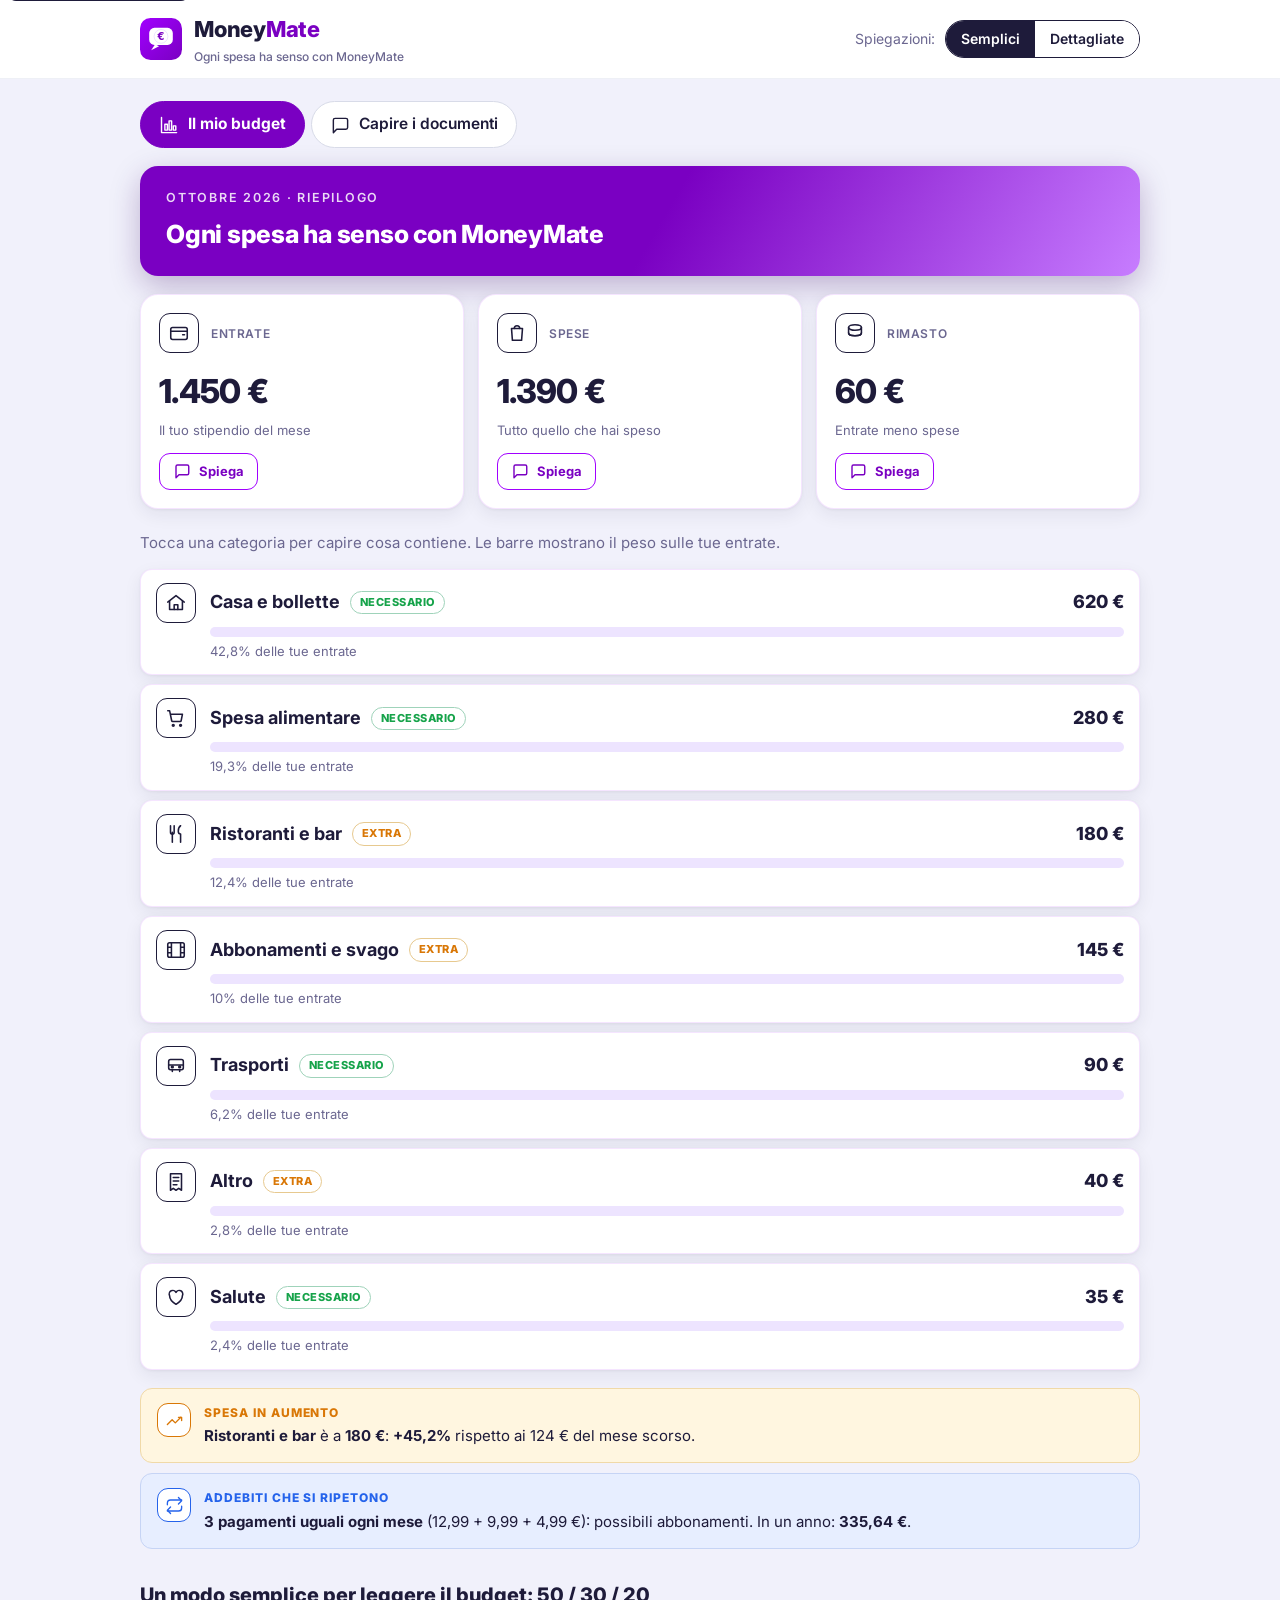
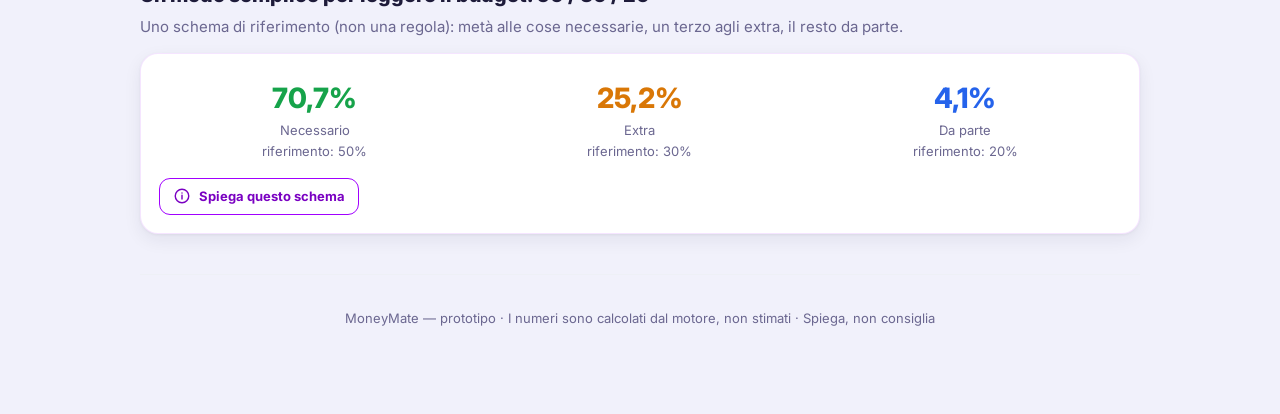
==== commit 6757ac7b: "Sviluppo MoneyMate: brand, logo, motore core/ e UI allineata al design system - Rebrand completo in " ====
--- a/app/index.html
+++ b/app/index.html
@@ -3,154 +3,148 @@
 <head>
 <meta charset="utf-8" />
 <meta name="viewport" content="width=device-width, initial-scale=1" />
-<title>Bussola — Le tue spese spiegate semplici</title>
+<title>MoneyMate — Ogni spesa ha senso</title>
+<link rel="icon" href="assets/logo.svg" />
+<link href="https://fonts.googleapis.com/css2?family=Inter:wght@400;500;600;700;800&display=swap" rel="stylesheet">
 <style>
   :root {
-    /* --- Brand --- */
-    --purple: #7A00CC;
-    --purple-ink: #46007A;
-    --bg: #F6F5FA;
-    --card: #FFFFFF;
-    --ink: #17122B;          /* testo e icone outline (alto contrasto) */
-    --muted: #595473;
-    --line: #E4E0EE;
-    --line-strong: #1F1A35;  /* bordo nero delle icone */
-
-    /* --- Palette CTA per livello di interazione --- */
-    --cta-primary-bg: #7A00CC;   --cta-primary-fg: #FFFFFF;   /* 1ª azione (principale) */
-    --cta-secondary-bg:#FFFFFF;  --cta-secondary-fg:#46007A;  --cta-secondary-bd:#7A00CC; /* 2ª azione */
-    --cta-danger-bg: #C62828;    --cta-danger-fg: #FFFFFF;    /* elimina / cancella */
-    --cta-neutral-bg:transparent;--cta-neutral-fg:#595473;    --cta-neutral-bd:#CFC9DD;   /* annulla */
-
-    /* --- Semantici --- */
-    --warn: #8A5200; --warn-bg: #FBEFD9; --warn-bd: #ECD3A1;
-    --info: #1B4DA0; --info-bg: #E8EFFB; --info-bd: #C6D7F3;
-    --ok: #0B6B42;
-
-    --radius: 16px;
-    --shadow: 0 1px 2px rgba(23,18,43,.04), 0 6px 18px rgba(23,18,43,.06);
-  }
-  * { box-sizing: border-box; }
-  html { font-size: 18px; }
-  body { margin:0; background:var(--bg); color:var(--ink);
-    font-family: system-ui,-apple-system,"Segoe UI",Roboto,sans-serif; line-height:1.6; }
-
-  /* icone outline */
-  .icon { width:1.3em; height:1.3em; stroke: currentColor; fill:none;
-    stroke-width:1.7; stroke-linecap:round; stroke-linejoin:round; flex:none; }
-  .chip-ic { width:40px; height:40px; border:1.6px solid var(--line-strong); border-radius:11px;
+    /* ===== Design system (allineato al riferimento Accenture) ===== */
+    --viola:#A100FF; --viola-fill:#7A00C2; --viola-deep:#3B0A66; --viola-tint:#F5F0FF; --viola-tint2:#EDE4FF;
+    --ink:#1E1B3A; --slate700:#4B4570; --slate500:#6B6790; --slate200:#D8DBE8; --slate100:#EEF0F6;
+    --bg-app:#F1F1FB; --card:#FFFFFF;
+    --verde:#16A34A; --giallo:#D97706; --rosso:#DC2626; --info:#2563EB;
+    --verde-bg:#E8F7EE; --giallo-bg:#FFF6E0; --rosso-bg:#FDEAEA; --info-bg:#E7EEFF;
+    --radius-btn:11px; --radius-tile:12px; --radius-card:16px; --radius-card-lg:18px; --radius-pill:999px;
+    --ombra-card:0 1px 3px rgba(30,27,58,.05), 0 6px 18px rgba(30,27,58,.07);
+    --ombra-btn:0 2px 8px rgba(122,0,194,.30);
+    --ombra-hero:0 10px 30px rgba(59,10,102,.28);
+    --bordo:#D8DBE8; --bordo-int:#EEF0F6; --bordo-tint:#EDE4FF;
+  }
+  * { box-sizing:border-box; }
+  html { font-size:18px; }
+  body { margin:0; background:var(--bg-app); color:var(--ink);
+    font-family:"Inter",system-ui,-apple-system,"Segoe UI",Roboto,sans-serif; line-height:1.6; }
+
+  .icon { width:1.3em; height:1.3em; stroke:currentColor; fill:none; stroke-width:1.7;
+    stroke-linecap:round; stroke-linejoin:round; flex:none; }
+  .chip-ic { width:40px; height:40px; border:1.6px solid var(--ink); border-radius:11px;
     display:grid; place-items:center; color:var(--ink); background:var(--card); }
   .chip-ic .icon { width:22px; height:22px; }
 
-  /* accessibilità: focus */
   a:focus-visible, button:focus-visible, [tabindex]:focus-visible, input:focus-visible {
-    outline:3px solid #0A58CA; outline-offset:2px; border-radius:8px; }
+    outline:3px solid var(--info); outline-offset:2px; border-radius:8px; }
   .skip-link { position:absolute; left:8px; top:-48px; background:var(--ink); color:#fff;
     padding:10px 16px; border-radius:8px; z-index:100; transition:top .15s; }
   .skip-link:focus { top:8px; }
-
   .wrap { max-width:1040px; margin:0 auto; padding:0 20px 72px; }
 
-  /* --- CTA base + livelli --- */
-  .btn { display:inline-flex; align-items:center; gap:8px; font:inherit; font-size:15px;
-    font-weight:700; padding:10px 18px; border-radius:11px; cursor:pointer; border:1.6px solid transparent; }
+  /* ===== CTA — gerarchia per livello di interazione ===== */
+  .btn { display:inline-flex; align-items:center; gap:8px; font:inherit; font-size:14.5px; font-weight:700;
+    padding:10px 18px; border-radius:var(--radius-btn); cursor:pointer; border:1px solid transparent; transition:all .15s ease; }
   .btn .icon { width:18px; height:18px; stroke-width:1.9; }
-  .btn--primary { background:var(--cta-primary-bg); color:var(--cta-primary-fg); }
-  .btn--secondary{ background:var(--cta-secondary-bg); color:var(--cta-secondary-fg); border-color:var(--cta-secondary-bd); }
-  .btn--danger  { background:var(--cta-danger-bg); color:var(--cta-danger-fg); }
-  .btn--neutral { background:var(--cta-neutral-bg); color:var(--cta-neutral-fg); border-color:var(--cta-neutral-bd); }
-  .btn--sm { font-size:13px; padding:7px 13px; border-radius:9px; }
-
-  /* --- Header --- */
-  header.app { background:var(--card); border-bottom:1px solid var(--line); position:sticky; top:0; z-index:10; }
-  .header-in { max-width:1040px; margin:0 auto; padding:14px 20px; display:flex;
-    align-items:center; justify-content:space-between; gap:16px; flex-wrap:wrap; }
-  .logo { display:flex; align-items:center; gap:11px; font-weight:800; font-size:22px; letter-spacing:-.01em; }
-  .logo small { display:block; font-size:12px; font-weight:500; color:var(--muted); letter-spacing:0; }
-  .level { display:flex; align-items:center; gap:10px; font-size:14px; color:var(--muted); }
-  .seg { display:inline-flex; border:1.6px solid var(--line-strong); border-radius:999px; overflow:hidden; }
+  .btn--sm { font-size:13px; padding:7px 13px; }
+  .btn--primary { background:var(--viola-fill); color:#fff; font-weight:800; border-color:var(--viola-fill); box-shadow:var(--ombra-btn); }
+  .btn--primary:hover { background:var(--viola-deep); border-color:var(--viola-deep); }
+  .btn--secondary { background:#fff; color:var(--viola-fill); border-color:var(--viola); }
+  .btn--secondary:hover { background:var(--viola-tint); }
+  .btn--tertiary { background:transparent; color:var(--viola); border:0; padding:0; font-weight:700; }
+  .btn--tertiary:hover { color:var(--viola-fill); text-decoration:underline; }
+  .btn--neutral { background:var(--slate100); color:var(--slate700); border-color:var(--bordo); }
+  .btn--neutral:hover { background:#E2E5F0; }
+  .btn--danger { background:var(--rosso); color:#fff; font-weight:800; box-shadow:0 2px 8px rgba(220,38,38,.28); }
+
+  /* ===== Header ===== */
+  header.app { background:var(--card); border-bottom:1px solid var(--bordo-int); position:sticky; top:0; z-index:10; }
+  .header-in { max-width:1040px; margin:0 auto; padding:12px 20px; display:flex; align-items:center; justify-content:space-between; gap:16px; flex-wrap:wrap; }
+  .brand { display:flex; align-items:center; gap:12px; }
+  .brand img { width:42px; height:42px; display:block; }
+  .brand .name { font-weight:800; font-size:22px; letter-spacing:-.01em; }
+  .brand .name .mate { color:var(--viola-fill); }
+  .brand .name small { display:block; font-size:12px; font-weight:500; color:var(--slate500); letter-spacing:0; }
+  .level { display:flex; align-items:center; gap:10px; font-size:14px; color:var(--slate500); }
+  .seg { display:inline-flex; border:1.4px solid var(--ink); border-radius:var(--radius-pill); overflow:hidden; }
   .seg button { border:0; background:var(--card); padding:7px 15px; font:inherit; font-size:14px; font-weight:600; cursor:pointer; color:var(--ink); }
   .seg button[aria-pressed="true"] { background:var(--ink); color:#fff; }
 
-  nav.tabs { display:flex; gap:8px; margin:22px 0 6px; flex-wrap:wrap; }
-  nav.tabs button { display:inline-flex; align-items:center; gap:9px; border:1.6px solid var(--line-strong);
-    background:var(--card); color:var(--ink); padding:11px 20px; border-radius:999px; font:inherit; font-size:16px; font-weight:700; cursor:pointer; }
-  nav.tabs button[aria-selected="true"] { background:var(--purple-ink); color:#fff; border-color:var(--purple-ink); }
-
-  .eyebrow { font-size:13px; text-transform:uppercase; letter-spacing:.14em; color:var(--muted); font-weight:700; margin:26px 0 10px; }
+  nav.tabs { display:flex; gap:6px; margin:22px 0 18px; flex-wrap:wrap; }
+  nav.tabs button { display:inline-flex; align-items:center; gap:9px; border:1px solid var(--bordo);
+    background:var(--card); color:var(--ink); padding:10px 18px; border-radius:var(--radius-pill); font:inherit; font-size:15.5px; font-weight:600; cursor:pointer; }
+  nav.tabs button[aria-selected="true"] { background:var(--viola-fill); color:#fff; border-color:var(--viola-fill); font-weight:700; }
+
+  /* ===== Hero ===== */
+  .hero { background:linear-gradient(120deg,#7A00C2 0%,#7A00C2 52%,#C77DFF 100%); color:#fff;
+    border-radius:var(--radius-card-lg); padding:22px 26px; box-shadow:var(--ombra-hero); margin-bottom:18px; }
+  .hero .m { font-size:12.5px; text-transform:uppercase; letter-spacing:.14em; opacity:.85; font-weight:600; }
+  .hero h2 { margin:6px 0 0; font-size:25px; font-weight:800; letter-spacing:-.01em; }
 
   .grid3 { display:grid; grid-template-columns:repeat(3,1fr); gap:14px; }
-  .card { background:var(--card); border:1px solid var(--line); border-radius:var(--radius); padding:18px; box-shadow:var(--shadow); }
+  .card { background:var(--card); border:1px solid rgba(161,0,255,.10); border-radius:var(--radius-card-lg); padding:18px; box-shadow:var(--ombra-card); }
   .stat .top { display:flex; align-items:center; gap:12px; }
-  .stat .k { font-size:14px; color:var(--muted); font-weight:700; }
-  .stat .v { font-size:34px; font-weight:800; letter-spacing:-.02em; margin:12px 0 2px; }
-  .stat .sub { font-size:13px; color:var(--muted); }
-
-  /* categorie */
-  .caption { color:var(--muted); font-size:15px; margin:0 0 14px; }
+  .stat .k { font-size:12px; color:var(--slate500); font-weight:600; text-transform:uppercase; letter-spacing:.05em; }
+  .stat .v { font-size:33px; font-weight:800; letter-spacing:-.02em; margin:12px 0 2px; }
+  .stat .sub { font-size:13px; color:var(--slate500); }
+
+  .caption { color:var(--slate500); font-size:15px; margin:0 0 14px; }
   ul.cats { list-style:none; padding:0; margin:0; display:grid; gap:9px; }
-  li.cat { background:var(--card); border:1px solid var(--line); border-radius:13px; padding:13px 15px;
-    display:grid; grid-template-columns:auto 1fr auto; gap:4px 14px; align-items:center; cursor:pointer; box-shadow:var(--shadow); }
-  li.cat:hover { border-color:var(--purple); }
-  li.cat .chip-ic { grid-row:1 / span 1; }
+  li.cat { background:var(--card); border:1px solid rgba(161,0,255,.10); border-radius:var(--radius-tile); padding:13px 15px;
+    display:grid; grid-template-columns:auto 1fr auto; gap:4px 14px; align-items:center; cursor:pointer; box-shadow:var(--ombra-card); }
+  li.cat:hover { border-color:var(--viola); }
   li.cat .name { font-weight:700; display:flex; align-items:center; gap:10px; flex-wrap:wrap; }
   li.cat .amount { font-weight:800; font-size:18px; white-space:nowrap; }
-  li.cat .barwrap { grid-column:2 / -1; height:10px; background:#EDE9F6; border-radius:999px; overflow:hidden; }
-  li.cat .bar { height:100%; background:var(--purple); border-radius:999px; }
-  li.cat .pct { grid-column:2 / -1; font-size:13px; color:var(--muted); }
-  .tag { font-size:11px; font-weight:800; padding:2px 9px; border-radius:999px; text-transform:uppercase; letter-spacing:.04em; border:1.4px solid; }
-  .tag.need { color:var(--ok); border-color:#9FD3BA; }
-  .tag.extra { color:var(--warn); border-color:#E7C98F; }
-
-  /* alert */
+  li.cat .barwrap { grid-column:2 / -1; height:10px; background:var(--viola-tint2); border-radius:999px; overflow:hidden; }
+  li.cat .bar { height:100%; background:var(--viola-fill); border-radius:999px; }
+  li.cat .pct { grid-column:2 / -1; font-size:13px; color:var(--slate500); }
+  .tag { font-size:11px; font-weight:800; padding:2px 9px; border-radius:999px; text-transform:uppercase; letter-spacing:.04em; border:1.3px solid; }
+  .tag.need { color:var(--verde); border-color:#9FD3BA; }
+  .tag.extra { color:var(--giallo); border-color:#E7C98F; }
+
   .alerts { margin:18px 0; display:grid; gap:10px; }
-  .alert { display:flex; gap:13px; align-items:flex-start; padding:14px 16px; border-radius:13px; border:1.4px solid; }
+  .alert { display:flex; gap:13px; align-items:flex-start; padding:14px 16px; border-radius:var(--radius-tile); border:1px solid; }
   .alert .lab { font-weight:800; text-transform:uppercase; font-size:12px; letter-spacing:.08em; display:block; margin-bottom:2px; }
   .alert .t { font-size:15px; }
-  .alert.warn { background:var(--warn-bg); border-color:var(--warn-bd); } .alert.warn .lab{ color:var(--warn);} .alert.warn .chip-ic{ border-color:var(--warn); color:var(--warn);}
-  .alert.info { background:var(--info-bg); border-color:var(--info-bd); } .alert.info .lab{ color:var(--info);} .alert.info .chip-ic{ border-color:var(--info); color:var(--info);}
+  .alert.warn { background:var(--giallo-bg); border-color:#F0D9A8; } .alert.warn .lab{ color:var(--giallo);} .alert.warn .chip-ic{ border-color:var(--giallo); color:var(--giallo);}
+  .alert.info { background:var(--info-bg); border-color:#C6D4F5; } .alert.info .lab{ color:var(--info);} .alert.info .chip-ic{ border-color:var(--info); color:var(--info);}
   .alert .chip-ic{ width:34px; height:34px; } .alert .chip-ic .icon{ width:19px; height:19px; }
 
   .section-h { font-size:20px; font-weight:800; margin:30px 0 4px; }
   .rule { display:grid; grid-template-columns:repeat(3,1fr); gap:14px; margin-top:4px; }
-  .rule .b { text-align:center; } .rule .big { font-size:28px; font-weight:800; } .rule .cmp { font-size:13px; color:var(--muted); }
-
-  /* ---------- CHAT ---------- */
-  .chat-intro { color:var(--muted); font-size:15px; margin:2px 0 14px; }
+  .rule .b { text-align:center; } .rule .big { font-size:28px; font-weight:800; } .rule .cmp { font-size:13px; color:var(--slate500); }
+
+  /* ===== Chat ===== */
+  .chat-intro { color:var(--slate500); font-size:15px; margin:2px 0 14px; }
   .doc-bar { display:flex; align-items:center; gap:10px; flex-wrap:wrap; margin-bottom:14px; }
-  .doc-bar .lbl { font-size:13px; color:var(--muted); font-weight:600; }
-  .doc-pill { display:inline-flex; align-items:center; gap:7px; border:1.6px solid var(--line-strong); background:var(--card);
-    padding:7px 13px; border-radius:999px; font:inherit; font-size:14px; font-weight:600; cursor:pointer; color:var(--ink); }
-  .doc-pill[aria-pressed="true"] { background:var(--purple); color:#fff; border-color:var(--purple); }
-  .chat { background:var(--card); border:1px solid var(--line); border-radius:var(--radius); box-shadow:var(--shadow); overflow:hidden; }
+  .doc-bar .lbl { font-size:13px; color:var(--slate500); font-weight:600; }
+  .doc-pill { display:inline-flex; align-items:center; gap:7px; border:1.4px solid var(--ink); background:var(--card);
+    padding:7px 13px; border-radius:var(--radius-pill); font:inherit; font-size:14px; font-weight:600; cursor:pointer; color:var(--ink); }
+  .doc-pill[aria-pressed="true"] { background:var(--viola-fill); color:#fff; border-color:var(--viola-fill); }
+  .chat { background:var(--card); border:1px solid rgba(161,0,255,.10); border-radius:var(--radius-card-lg); box-shadow:var(--ombra-card); overflow:hidden; }
   .thread { padding:18px; display:flex; flex-direction:column; gap:14px; min-height:300px; max-height:440px; overflow-y:auto; }
   .msg { display:flex; gap:11px; max-width:88%; }
-  .msg .av { width:34px; height:34px; border-radius:50%; border:1.6px solid var(--line-strong); display:grid; place-items:center; flex:none; background:var(--card); }
+  .msg .av { width:34px; height:34px; border-radius:50%; border:1.5px solid var(--ink); display:grid; place-items:center; flex:none; background:var(--card); }
   .msg .bubble { padding:11px 15px; border-radius:14px; font-size:15px; }
-  .msg.bot .bubble { background:#F3F0FA; border:1px solid var(--line); border-top-left-radius:4px; }
+  .msg.bot .bubble { background:var(--viola-tint); border:1px solid var(--bordo-tint); border-top-left-radius:4px; }
   .msg.me { align-self:flex-end; flex-direction:row-reverse; }
-  .msg.me .bubble { background:var(--purple-ink); color:#fff; border-top-right-radius:4px; }
-  .msg.me .av { border-color:var(--purple-ink); color:var(--purple-ink); }
+  .msg.me .bubble { background:var(--viola-fill); color:#fff; border-top-right-radius:4px; }
+  .msg.me .av { border-color:var(--viola-fill); color:var(--viola-fill); }
   .suggest { display:flex; gap:8px; flex-wrap:wrap; padding:0 18px 12px; }
-  .suggest button { border:1.4px solid var(--line-strong); background:var(--card); color:var(--ink); font:inherit;
-    font-size:13px; font-weight:600; padding:6px 12px; border-radius:999px; cursor:pointer; }
-  .composer { display:flex; gap:9px; align-items:center; border-top:1px solid var(--line); padding:12px; background:#FBFAFE; }
-  .composer input[type=text] { flex:1; border:1.6px solid var(--line); border-radius:11px; padding:11px 14px; font:inherit; font-size:15px; background:#fff; color:var(--ink); }
-  .icon-btn { border:1.6px solid var(--line-strong); background:var(--card); border-radius:11px; width:44px; height:44px; display:grid; place-items:center; cursor:pointer; color:var(--ink); }
-  .guard { background:var(--info-bg); border:1.4px solid var(--info-bd); border-radius:13px; padding:13px 16px; margin-top:12px; display:flex; gap:12px; align-items:flex-start; }
+  .suggest button { border:1.3px solid var(--ink); background:var(--card); color:var(--ink); font:inherit;
+    font-size:13px; font-weight:600; padding:6px 12px; border-radius:var(--radius-pill); cursor:pointer; }
+  .composer { display:flex; gap:9px; align-items:center; border-top:1px solid var(--bordo-int); padding:12px; background:#FBFAFE; }
+  .composer input[type=text] { flex:1; border:1.4px solid var(--bordo); border-radius:10px; padding:11px 14px; font:inherit; font-size:15px; background:#fff; color:var(--ink); }
+  .icon-btn { border:1.5px solid var(--ink); background:var(--card); border-radius:10px; width:44px; height:44px; display:grid; place-items:center; cursor:pointer; color:var(--ink); }
+  .guard { background:var(--info-bg); border:1px solid #C6D4F5; border-radius:var(--radius-tile); padding:13px 16px; margin-top:12px; display:flex; gap:12px; align-items:flex-start; }
   .guard .lab { font-weight:800; text-transform:uppercase; font-size:12px; letter-spacing:.08em; color:var(--info); display:block; margin-bottom:2px; }
   .guard .chip-ic{ width:34px; height:34px; border-color:var(--info); color:var(--info);} .guard .chip-ic .icon{ width:19px; height:19px; }
 
-  /* modal */
-  .modal-backdrop { position:fixed; inset:0; background:rgba(20,10,40,.45); display:none; place-items:center; z-index:50; padding:20px; }
+  .modal-backdrop { position:fixed; inset:0; background:rgba(30,20,60,.45); display:none; place-items:center; z-index:50; padding:20px; }
   .modal-backdrop.open { display:grid; }
-  .modal { background:#fff; border-radius:18px; max-width:520px; width:100%; padding:24px; box-shadow:var(--shadow); }
+  .modal { background:#fff; border-radius:var(--radius-card-lg); max-width:520px; width:100%; padding:24px; box-shadow:var(--ombra-card); }
   .modal h2 { margin:0 0 6px; font-size:20px; display:flex; align-items:center; gap:10px; }
-  .modal .how { background:var(--info-bg); border:1px solid var(--info-bd); border-radius:11px; padding:12px 14px; font-size:14px; margin:14px 0; }
-  .modal .note { font-size:13px; color:var(--muted); margin-top:10px; }
+  .modal .how { background:var(--info-bg); border:1px solid #C6D4F5; border-radius:11px; padding:12px 14px; font-size:14px; margin:14px 0; }
+  .modal .note { font-size:13px; color:var(--slate500); margin-top:10px; }
   .modal .actions { display:flex; gap:10px; margin-top:12px; }
 
-  footer.app { text-align:center; color:var(--muted); font-size:13px; margin-top:40px; padding-top:20px; border-top:1px solid var(--line); }
+  footer.app { text-align:center; color:var(--slate500); font-size:13px; margin-top:40px; padding-top:20px; border-top:1px solid var(--bordo-int); }
   .hidden { display:none; }
   @media (max-width:720px){ .grid3,.rule{ grid-template-columns:1fr; } .msg{ max-width:97%; } }
   @media (prefers-reduced-motion:reduce){ * { transition:none !important; } }
@@ -161,9 +155,9 @@
 
   <header class="app">
     <div class="header-in">
-      <div class="logo">
-        <span class="chip-ic" aria-hidden="true"><svg class="icon" viewBox="0 0 24 24"><circle cx="12" cy="12" r="9"/><path d="M15.5 8.5l-2.2 4.8-4.8 2.2 2.2-4.8z"/></svg></span>
-        <span>Bussola <small>Le tue spese spiegate semplici</small></span>
+      <div class="brand">
+        <img src="assets/logo.svg" alt="MoneyMate" />
+        <span class="name">Money<span class="mate">Mate</span><small>Ogni spesa ha senso con MoneyMate</small></span>
       </div>
       <div class="level">
         <span id="lvl-label">Spiegazioni:</span>
@@ -184,69 +178,31 @@
     </nav>
 
     <main id="main">
-      <!-- ============ BUDGET ============ -->
+      <!-- ===== BUDGET ===== -->
       <section id="panel-budget" role="tabpanel" aria-labelledby="tab-budget">
-        <p class="eyebrow">Ottobre 2026 · Riepilogo</p>
-
-        <div class="grid3">
-          <div class="card stat">
-            <div class="top"><span class="chip-ic" aria-hidden="true"><svg class="icon" viewBox="0 0 24 24"><rect x="3" y="6" width="18" height="13" rx="2"/><path d="M3 10h18"/><path d="M16 14h2"/></svg></span><span class="k">Entrate</span></div>
-            <div class="v">1.450 €</div><div class="sub">Il tuo stipendio del mese</div>
-            <button class="btn btn--secondary btn--sm" style="margin-top:12px" onclick="explain('entrate')"><svg class="icon" viewBox="0 0 24 24"><path d="M21 15a2 2 0 0 1-2 2H8l-4 4V6a2 2 0 0 1 2-2h13a2 2 0 0 1 2 2z"/></svg>Spiega</button>
-          </div>
-          <div class="card stat">
-            <div class="top"><span class="chip-ic" aria-hidden="true"><svg class="icon" viewBox="0 0 24 24"><path d="M6 7h12l-1 13H7z"/><path d="M9 7a3 3 0 0 1 6 0"/></svg></span><span class="k">Spese</span></div>
-            <div class="v">1.390 €</div><div class="sub">Tutto quello che hai speso</div>
-            <button class="btn btn--secondary btn--sm" style="margin-top:12px" onclick="explain('spese')"><svg class="icon" viewBox="0 0 24 24"><path d="M21 15a2 2 0 0 1-2 2H8l-4 4V6a2 2 0 0 1 2-2h13a2 2 0 0 1 2 2z"/></svg>Spiega</button>
-          </div>
-          <div class="card stat">
-            <div class="top"><span class="chip-ic" aria-hidden="true"><svg class="icon" viewBox="0 0 24 24"><ellipse cx="12" cy="6" rx="7" ry="3"/><path d="M5 6v6c0 1.7 3.1 3 7 3s7-1.3 7-3V6"/><path d="M5 12c0 1.7 3.1 3 7 3s7-1.3 7-3"/></svg></span><span class="k">Rimasto</span></div>
-            <div class="v">60 €</div><div class="sub">Entrate meno spese</div>
-            <button class="btn btn--secondary btn--sm" style="margin-top:12px" onclick="explain('rimasto')"><svg class="icon" viewBox="0 0 24 24"><path d="M21 15a2 2 0 0 1-2 2H8l-4 4V6a2 2 0 0 1 2-2h13a2 2 0 0 1 2 2z"/></svg>Spiega</button>
-          </div>
-        </div>
-
+        <div class="hero"><div class="m" id="hero-month">—</div><h2>Ogni spesa ha senso con MoneyMate</h2></div>
+        <div class="grid3" id="summary"></div>
         <p class="caption" style="margin-top:22px">Tocca una categoria per capire cosa contiene. Le barre mostrano il peso sulle tue entrate.</p>
         <ul class="cats" id="catlist"></ul>
-
-        <div class="alerts" aria-live="polite" aria-label="Avvisi sul budget">
-          <div class="alert warn">
-            <span class="chip-ic" aria-hidden="true"><svg class="icon" viewBox="0 0 24 24"><path d="M3 17l6-6 4 4 7-7"/><path d="M17 8h4v4"/></svg></span>
-            <span class="t"><span class="lab">Spesa in aumento</span>
-              <strong>Ristoranti e bar</strong> è a <strong>180 €</strong>: <strong>+45%</strong> rispetto ai 124 € del mese scorso.</span>
-          </div>
-          <div class="alert info">
-            <span class="chip-ic" aria-hidden="true"><svg class="icon" viewBox="0 0 24 24"><path d="M17 2l4 4-4 4"/><path d="M3 11V9a4 4 0 0 1 4-4h14"/><path d="M7 22l-4-4 4-4"/><path d="M21 13v2a4 4 0 0 1-4 4H3"/></svg></span>
-            <span class="t"><span class="lab">Addebiti che si ripetono</span>
-              <strong>3 pagamenti uguali ogni mese</strong> (9,99 + 12,99 + 4,99 €): possibili abbonamenti. In un anno: <strong>335,64 €</strong>.</span>
-          </div>
-        </div>
-
+        <div class="alerts" id="alerts" aria-live="polite" aria-label="Avvisi sul budget"></div>
         <h2 class="section-h">Un modo semplice per leggere il budget: 50 / 30 / 20</h2>
         <p class="caption">Uno schema di riferimento (non una regola): metà alle cose necessarie, un terzo agli extra, il resto da parte.</p>
         <div class="card">
-          <div class="rule">
-            <div class="b"><div class="big" style="color:var(--ok)">71%</div><div class="cmp">Necessario<br><span style="color:var(--muted)">riferimento: 50%</span></div></div>
-            <div class="b"><div class="big" style="color:var(--warn)">25%</div><div class="cmp">Extra<br><span style="color:var(--muted)">riferimento: 30%</span></div></div>
-            <div class="b"><div class="big" style="color:var(--info)">4%</div><div class="cmp">Da parte<br><span style="color:var(--muted)">riferimento: 20%</span></div></div>
-          </div>
+          <div class="rule" id="rule"></div>
           <button class="btn btn--secondary btn--sm" style="margin-top:16px" onclick="explain('rule')"><svg class="icon" viewBox="0 0 24 24"><circle cx="12" cy="12" r="9"/><path d="M12 11v5M12 8h.01"/></svg>Spiega questo schema</button>
         </div>
       </section>
 
-      <!-- ============ CHAT DOCUMENTI ============ -->
+      <!-- ===== CHAT DOCUMENTI ===== -->
       <section id="panel-doc" role="tabpanel" aria-labelledby="tab-doc" class="hidden">
-        <p class="eyebrow" style="margin-bottom:4px">Aiuto a capire i documenti</p>
-        <p class="chat-intro">Carica un documento e chiedimi il significato di qualsiasi parola o riga che non capisci. Ti rispondo in parole semplici.</p>
-
-        <div class="doc-bar" role="group" aria-label="Documento di esempio caricato">
+        <p class="chat-intro">Scegli un documento e chiedimi il significato di qualsiasi parola o riga che non capisci. Ti rispondo in parole semplici.</p>
+        <div class="doc-bar" role="group" aria-label="Documento di esempio">
           <span class="lbl">Documento:</span>
           <button class="doc-pill" aria-pressed="true" onclick="loadDoc('mutuo', this)"><svg class="icon" viewBox="0 0 24 24" aria-hidden="true"><path d="M3 11l9-7 9 7"/><path d="M5 10v9h14v-9"/></svg>Proposta di mutuo</button>
           <button class="doc-pill" aria-pressed="false" onclick="loadDoc('bolletta', this)"><svg class="icon" viewBox="0 0 24 24" aria-hidden="true"><path d="M6 3h12v18l-3-2-3 2-3-2-3 2z"/><path d="M9 8h6M9 12h6"/></svg>Bolletta</button>
           <button class="doc-pill" aria-pressed="false" onclick="loadDoc('conto', this)"><svg class="icon" viewBox="0 0 24 24" aria-hidden="true"><rect x="3" y="5" width="18" height="14" rx="2"/><path d="M3 10h18"/></svg>Estratto conto</button>
           <button class="btn btn--secondary btn--sm" onclick="alert('Nel prototipo usiamo documenti di esempio. In sviluppo qui si caricherà un PDF/foto reale.')"><svg class="icon" viewBox="0 0 24 24"><path d="M21 11l-8.5 8.5a5 5 0 0 1-7-7L13 4a3.5 3.5 0 0 1 5 5l-8.5 8.5a2 2 0 0 1-3-3L14 6"/></svg>Carica il tuo</button>
         </div>
-
         <div class="chat">
           <div class="thread" id="thread" aria-live="polite" aria-label="Conversazione"></div>
           <div class="suggest" id="suggest"></div>
@@ -256,19 +212,17 @@
             <button type="submit" class="btn btn--primary" aria-label="Invia"><svg class="icon" viewBox="0 0 24 24"><path d="M22 2L11 13"/><path d="M22 2l-7 20-4-9-9-4z"/></svg>Invia</button>
           </form>
         </div>
-
         <div class="guard">
           <span class="chip-ic" aria-hidden="true"><svg class="icon" viewBox="0 0 24 24"><path d="M12 3l7 3v5c0 4.5-3 7.5-7 9-4-1.5-7-4.5-7-9V6z"/></svg></span>
-          <span><span class="lab">Bussola spiega, non consiglia</span>
+          <span><span class="lab">MoneyMate spiega, non consiglia</span>
             Ti dico cosa significano le voci e quanto costano. Non ti dirò se un documento "conviene" o se firmarlo: quella scelta resta tua.</span>
         </div>
       </section>
     </main>
 
-    <footer class="app"><p>Bussola — prototipo · I numeri mostrati sono calcolati, non stimati · Spiega, non consiglia</p></footer>
+    <footer class="app"><p id="foot">MoneyMate — prototipo · I numeri sono calcolati dal motore, non stimati · Spiega, non consiglia</p></footer>
   </div>
 
-  <!-- Explain dialog -->
   <div class="modal-backdrop" id="modal" role="dialog" aria-modal="true" aria-labelledby="modal-title" onclick="if(event.target===this)closeModal()">
     <div class="modal">
       <h2 id="modal-title">Spiegazione</h2>
@@ -280,8 +234,11 @@
     </div>
   </div>
 
+<script src="data.js"></script>
 <script>
-  /* ----- icone (outline) riutilizzabili ----- */
+  var D = window.MM_DATA;
+
+  /* icone outline */
   var IC = {
     home:'<path d="M3 11l9-7 9 7"/><path d="M5 10v9h14v-9"/><path d="M10 19v-5h4v5"/>',
     cart:'<circle cx="9" cy="20" r="1"/><circle cx="17" cy="20" r="1"/><path d="M3 4h2l2.3 11a1 1 0 0 0 1 .8h8.3a1 1 0 0 0 1-.8L19 8H6"/>',
@@ -290,146 +247,153 @@
     bus:'<rect x="4" y="5" width="16" height="11" rx="2"/><path d="M4 11h16M8 16v2M16 16v2"/><circle cx="8" cy="13" r="1"/><circle cx="16" cy="13" r="1"/>',
     health:'<path d="M12 20s-7-4.5-7-9.5A3.5 3.5 0 0 1 12 7a3.5 3.5 0 0 1 7 3.5c0 5-7 9.5-7 9.5z"/>',
     receipt:'<path d="M6 3h12v18l-3-2-3 2-3-2-3 2z"/><path d="M9 7h6M9 11h6M9 15h4"/>',
+    wallet:'<rect x="3" y="6" width="18" height="13" rx="2"/><path d="M3 10h18"/><path d="M16 14h2"/>',
+    bag:'<path d="M6 7h12l-1 13H7z"/><path d="M9 7a3 3 0 0 1 6 0"/>',
+    coins:'<ellipse cx="12" cy="6" rx="7" ry="3"/><path d="M5 6v6c0 1.7 3.1 3 7 3s7-1.3 7-3V6"/><path d="M5 12c0 1.7 3.1 3 7 3s7-1.3 7-3"/>',
+    trending:'<path d="M3 17l6-6 4 4 7-7"/><path d="M17 8h4v4"/>',
+    repeat:'<path d="M17 2l4 4-4 4"/><path d="M3 11V9a4 4 0 0 1 4-4h14"/><path d="M7 22l-4-4 4-4"/><path d="M21 13v2a4 4 0 0 1-4 4H3"/>',
+    info:'<circle cx="12" cy="12" r="9"/><path d="M12 11v5M12 8h.01"/>',
+    chat:'<path d="M21 15a2 2 0 0 1-2 2H8l-4 4V6a2 2 0 0 1 2-2h13a2 2 0 0 1 2 2z"/>',
     bot:'<rect x="4" y="8" width="16" height="11" rx="3"/><path d="M12 8V4M8 13h.01M16 13h.01M9 17h6"/>',
     user:'<circle cx="12" cy="8" r="4"/><path d="M4 21a8 8 0 0 1 16 0"/>'
   };
-  function svg(p,cls){ return '<svg class="icon '+(cls||'')+'" viewBox="0 0 24 24" aria-hidden="true">'+p+'</svg>'; }
-
-  /* ----- dati (in produzione da core/) ----- */
-  var INCOME = 1450;
-  var CATS = [
-    { name:"Casa e bollette", ic:"home",    amount:620, type:"need",  detail:"Affitto, luce, gas e acqua." },
-    { name:"Spesa alimentare",ic:"cart",    amount:280, type:"need",  detail:"Supermercato e generi alimentari." },
-    { name:"Ristoranti e bar", ic:"food",    amount:180, type:"extra", detail:"Pranzi fuori, cene, caffè e aperitivi." },
-    { name:"Abbonamenti e svago",ic:"film",  amount:145, type:"extra", detail:"Streaming, palestra, uscite." },
-    { name:"Trasporti",        ic:"bus",     amount:90,  type:"need",  detail:"Benzina, mezzi pubblici." },
-    { name:"Salute",           ic:"health",  amount:35,  type:"need",  detail:"Farmacia, visite." },
-    { name:"Altro",            ic:"receipt", amount:40,  type:"extra", detail:"Spese varie non classificate." }
-  ];
-
-  var EXPLAIN = {
-    simple:{
-      entrate:{t:"Le tue entrate",b:"È lo stipendio ricevuto questo mese: <strong>1.450 €</strong>. È il punto di partenza: tutto quello che spendi parte da qui.",how:"Somma di tutti i soldi entrati sul conto nel mese."},
-      spese:{t:"Le tue spese",b:"È la somma di tutto quello che hai speso: <strong>1.390 €</strong>.",how:"Somma delle categorie: 620+280+180+145+90+35+40 = 1.390 €."},
-      rimasto:{t:"Quanto è rimasto",b:"È quello che ti resta dopo aver pagato tutto: <strong>60 €</strong>. Sono i soldi che puoi mettere da parte.",how:"Entrate − Spese = 1.450 − 1.390 = 60 €."},
-      rule:{t:"Lo schema 50 / 30 / 20",b:"Un modo semplice per dividere lo stipendio: metà alle cose <strong>necessarie</strong>, un terzo agli <strong>extra</strong>, il resto <strong>da parte</strong>. È solo un riferimento, non un obbligo.",how:"Abbiamo diviso le categorie in 'necessario' ed 'extra' e calcolato quanto pesano sulle entrate."}
-    },
-    detail:{
-      entrate:{t:"Le tue entrate",b:"Totale entrate del mese: <strong>1.450 €</strong>. È il <em>reddito disponibile</em>, la base su cui si misura ogni spesa in percentuale.",how:"Σ di tutti gli accrediti del periodo. core.income_total()."},
-      spese:{t:"Le tue spese",b:"Totale uscite: <strong>1.390 €</strong>, pari al <strong>95,9%</strong> delle entrate.",how:"core.budget_breakdown(): 620+280+180+145+90+35+40 = 1.390 €."},
-      rimasto:{t:"Il saldo del mese",b:"Saldo = Entrate − Spese = <strong>60 €</strong> (4,1% delle entrate). È la quota potenzialmente risparmiabile.",how:"core.budget_breakdown() → surplus = 1.450 − 1.390 = 60 €."},
-      rule:{t:"Lo schema 50 / 30 / 20",b:"Framework di budgeting: 50% bisogni, 30% extra, 20% risparmio. I tuoi valori: <strong>71% / 25% / 4%</strong>: i necessari pesano più del riferimento, soprattutto Casa.",how:"core.rule_50_30_20() classifica le categorie e le rapporta al reddito."}
-    }
+  function svg(p){ return '<svg class="icon" viewBox="0 0 24 24" aria-hidden="true">'+p+'</svg>'; }
+  function eur(x){ /* formato italiano: 1.450 ; 335,64 */
+    var neg=x<0; x=Math.abs(x);
+    var p=x.toFixed(2).split('.');
+    var i=p[0].replace(/\B(?=(\d{3})+(?!\d))/g,'.');
+    return (neg?'-':'')+i+(p[1]==='00'?'':(','+p[1]));
+  }
+  function pc(x){ return (''+x).replace('.',','); }   /* 42.8 -> 42,8 */
+
+  /* copy di dettaglio per categoria (presentazione, non calcolo) */
+  var DETAILS = {
+    casa:"Affitto, luce, gas e acqua.", alimentari:"Supermercato e generi alimentari.",
+    ristoranti:"Pranzi fuori, cene, caffè e aperitivi.", svago:"Streaming, palestra, uscite.",
+    trasporti:"Benzina, mezzi pubblici.", salute:"Farmacia, visite.", altro:"Spese varie non classificate."
   };
 
-  /* ----- CHAT: documenti e dizionario ----- */
-  var DOC_GREETING = {
+  /* ===== render ===== */
+  function renderSummary(){
+    var s=D.summary;
+    var cards=[
+      {ic:"wallet", k:"Entrate", v:s.income, sub:"Il tuo stipendio del mese", key:"entrate"},
+      {ic:"bag",    k:"Spese",   v:s.spent,  sub:"Tutto quello che hai speso", key:"spese"},
+      {ic:"coins",  k:"Rimasto", v:s.saved,  sub:"Entrate meno spese", key:"rimasto"}
+    ];
+    document.getElementById("summary").innerHTML = cards.map(function(c){
+      return '<div class="card stat"><div class="top"><span class="chip-ic" aria-hidden="true">'+svg(IC[c.ic])+
+        '</span><span class="k">'+c.k+'</span></div><div class="v">'+eur(c.v)+' €</div><div class="sub">'+c.sub+'</div>'+
+        '<button class="btn btn--secondary btn--sm" style="margin-top:12px" onclick="explain(\''+c.key+'\')">'+svg(IC.chat)+'Spiega</button></div>';
+    }).join("");
+    document.getElementById("hero-month").textContent = D.month + " · Riepilogo";
+  }
+
+  function renderCats(){
+    var max=Math.max.apply(null, D.categories.map(function(c){return c.amount;}));
+    document.getElementById("catlist").innerHTML = D.categories.map(function(c,i){
+      var w=Math.round(c.amount/max*100);
+      var tag=c.type==="need"?'<span class="tag need">Necessario</span>':'<span class="tag extra">Extra</span>';
+      return '<li class="cat" tabindex="0" role="button" aria-label="'+c.label+', '+eur(c.amount)+' euro, '+pc(c.pct_income)+'% delle entrate" '+
+        'onclick="explainCat('+i+')" onkeydown="if(event.key===\'Enter\'||event.key===\' \'){event.preventDefault();explainCat('+i+')}">'+
+        '<span class="chip-ic" aria-hidden="true">'+svg(IC[c.icon]||IC.receipt)+'</span>'+
+        '<span class="name">'+c.label+' '+tag+'</span>'+
+        '<span class="amount">'+eur(c.amount)+' €</span>'+
+        '<span class="barwrap"><span class="bar" style="width:'+w+'%"></span></span>'+
+        '<span class="pct">'+pc(c.pct_income)+'% delle tue entrate</span></li>';
+    }).join("");
+  }
+
+  function renderAlerts(){
+    document.getElementById("alerts").innerHTML = D.alerts.map(function(a){
+      return '<div class="alert '+a.level+'"><span class="chip-ic" aria-hidden="true">'+svg(IC[a.icon]||IC.info)+
+        '</span><span class="t"><span class="lab">'+a.title+'</span>'+a.message+'</span></div>';
+    }).join("");
+  }
+
+  function renderRule(){
+    var r=D.rule;
+    var rows=[
+      {lab:"Necessario", d:r.needs, col:"var(--verde)"},
+      {lab:"Extra",      d:r.extra, col:"var(--giallo)"},
+      {lab:"Da parte",   d:r.saved, col:"var(--info)"}
+    ];
+    document.getElementById("rule").innerHTML = rows.map(function(x){
+      return '<div class="b"><div class="big" style="color:'+x.col+'">'+pc(x.d.pct)+'%</div>'+
+        '<div class="cmp">'+x.lab+'<br><span style="color:var(--slate500)">riferimento: '+x.d.target+'%</span></div></div>';
+    }).join("");
+  }
+
+  /* ===== explain modal (copy generata sui numeri reali) ===== */
+  function explainText(key){
+    var s=D.summary, r=D.rule, I=eur(s.income), SP=eur(s.spent), SA=eur(s.saved);
+    var simple={
+      entrate:{t:"Le tue entrate",b:"È lo stipendio ricevuto questo mese: <strong>"+I+" €</strong>. È il punto di partenza: tutto quello che spendi parte da qui.",how:"Somma di tutti i soldi entrati sul conto nel mese."},
+      spese:{t:"Le tue spese",b:"È la somma di tutto quello che hai speso: <strong>"+SP+" €</strong>.",how:"Somma di tutte le categorie, calcolata dal motore."},
+      rimasto:{t:"Quanto è rimasto",b:"È quello che ti resta dopo aver pagato tutto: <strong>"+SA+" €</strong>. Sono i soldi che puoi mettere da parte.",how:"Entrate − Spese = "+I+" − "+SP+" = "+SA+" €."},
+      rule:{t:"Lo schema 50 / 30 / 20",b:"Un modo semplice per dividere lo stipendio: metà alle cose <strong>necessarie</strong>, un terzo agli <strong>extra</strong>, il resto <strong>da parte</strong>. È solo un riferimento, non un obbligo.",how:"Le categorie sono divise in 'necessario' ed 'extra' e rapportate alle entrate."}
+    };
+    var detail={
+      entrate:{t:"Le tue entrate",b:"Totale entrate del mese: <strong>"+I+" €</strong>. È il reddito disponibile, la base su cui si misura ogni spesa in percentuale.",how:"Σ di tutti gli accrediti del periodo (core.budget_breakdown)."},
+      spese:{t:"Le tue spese",b:"Totale uscite: <strong>"+SP+" €</strong>.",how:"core.budget_breakdown() somma gli importi per categoria."},
+      rimasto:{t:"Il saldo del mese",b:"Saldo = Entrate − Spese = <strong>"+SA+" €</strong> ("+pc(r.saved.pct)+"% delle entrate). È la quota potenzialmente risparmiabile.",how:"core.budget_breakdown() → surplus = "+I+" − "+SP+" = "+SA+" €."},
+      rule:{t:"Lo schema 50 / 30 / 20",b:"Framework di budgeting: 50% bisogni, 30% extra, 20% risparmio. I tuoi valori: <strong>"+pc(r.needs.pct)+"% / "+pc(r.extra.pct)+"% / "+pc(r.saved.pct)+"%</strong>.",how:"core.rule_50_30_20() classifica le categorie e le rapporta al reddito."}
+    };
+    return (level==="simple"?simple:detail)[key];
+  }
+
+  var lastFocus=null, level="simple";
+  function setLevel(l){ level=l; document.getElementById("lvl-simple").setAttribute("aria-pressed",l==="simple"); document.getElementById("lvl-detail").setAttribute("aria-pressed",l==="detail"); }
+  function showTab(w){ var b=w==="budget"; document.getElementById("tab-budget").setAttribute("aria-selected",b); document.getElementById("tab-doc").setAttribute("aria-selected",!b); document.getElementById("panel-budget").classList.toggle("hidden",!b); document.getElementById("panel-doc").classList.toggle("hidden",b); }
+  function openModal(titleHtml, body, how){
+    lastFocus=document.activeElement;
+    document.getElementById("modal-title").innerHTML=titleHtml;
+    var h=how?'<div class="how"><strong>Come l\'abbiamo calcolato:</strong> '+how+'</div>':'';
+    document.getElementById("modal-body").innerHTML='<p>'+body+'</p>'+h+'<p class="note">Questo numero è calcolato dai tuoi dati, non stimato. MoneyMate spiega, non consiglia.</p>';
+    document.getElementById("modal").classList.add("open");
+    document.querySelector("#modal .btn--primary").focus();
+  }
+  function closeModal(){ document.getElementById("modal").classList.remove("open"); if(lastFocus) lastFocus.focus(); }
+  function explain(key){ var e=explainText(key); openModal(e.t,e.b,e.how); }
+  function explainCat(i){ var c=D.categories[i];
+    var kind=c.type==="need"?"una spesa <strong>necessaria</strong>":"una spesa <strong>extra</strong>";
+    openModal('<span class="chip-ic" aria-hidden="true">'+svg(IC[c.icon]||IC.receipt)+'</span> '+c.label,
+      (DETAILS[c.key]||"")+" Questo mese: <strong>"+eur(c.amount)+" €</strong> ("+pc(c.pct_income)+"% delle entrate). È "+kind+".",
+      eur(c.amount)+" € ÷ "+eur(D.income)+" € × 100 = "+pc(c.pct_income)+"%."); }
+
+  /* ===== chat ===== */
+  var currentDoc="mutuo";
+  var DOC_GREETING={
     mutuo:"Ho qui la tua <strong>proposta di mutuo</strong>. Chiedimi pure cosa significa una qualsiasi parola o riga, ad esempio «cosa vuol dire TAEG?».",
     bolletta:"Ho qui la tua <strong>bolletta</strong>. Chiedimi il significato di una voce, ad esempio «cos'è la quota fissa?».",
     conto:"Ho qui il tuo <strong>estratto conto</strong>. Chiedimi di una voce, ad esempio «cos'è l'imposta di bollo?»."
   };
-  var SUGGEST = {
+  var SUGGEST={
     mutuo:["Cos'è il TAEG?","Cosa vuol dire spread?","Cos'è la commissione istruttoria?","Mi conviene questo mutuo?"],
     bolletta:["Cos'è la quota fissa?","Cosa sono gli oneri di sistema?","Perché pago l'IVA?"],
     conto:["Cos'è l'imposta di bollo?","Perché pago il canone?","Cos'è la commissione bonifico?"]
   };
-  var TERMS = [
-    {k:["taeg"], a:"<strong>TAEG</strong> è il costo totale vero del prestito in un anno, commissioni incluse. È il numero più importante per capire quanto paghi davvero. Esempio: chiedi 1.000 € e a fine anno ne restituisci 1.048 € → TAEG ≈ 4,8%."},
-    {k:["tan"], a:"<strong>TAN</strong> è il tasso 'base' annuo, senza le spese extra. Da solo non dice quanto costa davvero il prestito: per quello guarda il TAEG."},
-    {k:["spread"], a:"Lo <strong>spread</strong> è la parte di guadagno <strong>fissa</strong> della banca, che si somma all'indice di mercato (Euribor). Se Euribor è 2% e spread 1,5%, il tasso è 3,5%."},
-    {k:["euribor"], a:"L'<strong>Euribor</strong> è un indice di mercato che può <strong>salire o scendere</strong> nel tempo: è la parte 'variabile' del tasso di un mutuo a tasso variabile."},
-    {k:["rata"], a:"La <strong>rata</strong> è quanto paghi ogni mese. Si compone di una parte di capitale (il prestito che restituisci) e una di interessi (il costo del prestito)."},
-    {k:["istruttoria","commissione istruttoria"], a:"La <strong>commissione di istruttoria</strong> è una spesa <strong>una tantum</strong> per aprire e valutare la pratica del mutuo: la paghi una volta sola, all'inizio."},
-    {k:["quota fissa"], a:"La <strong>quota fissa</strong> la paghi sempre, anche se non consumi nulla: è il costo di avere il contratto attivo."},
-    {k:["oneri"], a:"Gli <strong>oneri di sistema</strong> sono costi generali del sistema elettrico nazionale, <strong>uguali per tutti</strong>: non dipendono dal tuo fornitore."},
-    {k:["iva"], a:"L'<strong>IVA</strong> è un'imposta sui consumi. In bolletta si calcola anche sulle altre voci, quindi aumenta il totale."},
-    {k:["accise"], a:"Le <strong>accise</strong> sono tasse sul consumo di energia, incassate dallo Stato."},
-    {k:["imposta di bollo","bollo"], a:"L'<strong>imposta di bollo</strong> è una tassa dello Stato sul conto, dovuta se la giacenza media supera 5.000 €."},
-    {k:["canone"], a:"Il <strong>canone</strong> è il costo fisso per tenere aperto il conto, a prescindere da quanto lo usi."},
-    {k:["bonifico"], a:"La <strong>commissione bonifico</strong> è il costo per ogni bonifico inviato. Spesso online è gratuito, allo sportello si paga."},
-    {k:["prelievo","atm"], a:"La <strong>commissione di prelievo</strong> si paga prelevando da sportelli di <strong>altre</strong> banche. Dai bancomat della tua banca di solito è gratis."}
-  ];
-  var ADVICE = [/mi conviene/,/devo (firmar|comprar|vender|scegli|aprir|chiuder)/,/\b(è|e') (un buon|conveniente|vantaggios)/,/cosa mi conviene/,/quale (scelgo|prendo)/];
-  var GUARD_REPLY = "Non posso dirti se <strong>conviene</strong> o se firmare: sarebbe un consiglio, e io spiego soltanto. Però posso aiutarti a decidere da sola: dimmi quali voci vuoi capire (TAN, TAEG, spread, rata…) e ti spiego come incidono sul costo.";
-
-  /* ----- stato ----- */
-  var level="simple", currentDoc="mutuo";
-  function setLevel(l){ level=l; document.getElementById("lvl-simple").setAttribute("aria-pressed",l==="simple"); document.getElementById("lvl-detail").setAttribute("aria-pressed",l==="detail"); }
-  function showTab(w){ var b=w==="budget"; document.getElementById("tab-budget").setAttribute("aria-selected",b); document.getElementById("tab-doc").setAttribute("aria-selected",!b); document.getElementById("panel-budget").classList.toggle("hidden",!b); document.getElementById("panel-doc").classList.toggle("hidden",b); }
-
-  function renderCats(){
-    var max=Math.max.apply(null,CATS.map(function(c){return c.amount;}));
-    document.getElementById("catlist").innerHTML = CATS.map(function(c,i){
-      var pct=Math.round(c.amount/INCOME*100), w=Math.round(c.amount/max*100);
-      var tag=c.type==="need"?'<span class="tag need">Necessario</span>':'<span class="tag extra">Extra</span>';
-      return '<li class="cat" tabindex="0" role="button" aria-label="'+c.name+', '+c.amount+' euro, '+pct+'% delle entrate" '+
-        'onclick="explainCat('+i+')" onkeydown="if(event.key===\'Enter\'||event.key===\' \'){event.preventDefault();explainCat('+i+')}">'+
-        '<span class="chip-ic" aria-hidden="true">'+svg(IC[c.ic])+'</span>'+
-        '<span class="name">'+c.name+' '+tag+'</span>'+
-        '<span class="amount">'+c.amount+' €</span>'+
-        '<span class="barwrap"><span class="bar" style="width:'+w+'%"></span></span>'+
-        '<span class="pct">'+pct+'% delle tue entrate</span></li>';
-    }).join("");
-  }
-
-  /* ----- chat ----- */
-  function bubble(who, html){
-    var icon = who==="bot"? IC.bot : IC.user;
-    return '<div class="msg '+(who==="bot"?"bot":"me")+'"><span class="av" aria-hidden="true">'+svg(icon)+'</span><span class="bubble">'+html+'</span></div>';
-  }
-  function renderSuggest(){
-    document.getElementById("suggest").innerHTML = (SUGGEST[currentDoc]||[]).map(function(s){
-      return '<button type="button" onclick="ask(this.textContent)">'+s+'</button>'; }).join("");
-  }
-  function loadDoc(type, btn){
-    currentDoc=type;
-    btn.parentNode.querySelectorAll(".doc-pill").forEach(function(b){ b.setAttribute("aria-pressed",b===btn); });
-    document.getElementById("thread").innerHTML = bubble("bot","Ciao! "+DOC_GREETING[type]);
-    renderSuggest();
-  }
+  var ADVICE=[/mi conviene/,/devo (firmar|comprar|vender|scegli|aprir|chiuder)/,/\b(è|e') (un buon|conveniente|vantaggios)/,/cosa mi conviene/,/quale (scelgo|prendo)/];
+  var GUARD_REPLY="Non posso dirti se <strong>conviene</strong> o se firmare: sarebbe un consiglio, e io spiego soltanto. Però posso aiutarti a decidere da sola: dimmi quali voci vuoi capire (TAN, TAEG, spread, rata…) e ti spiego come incidono sul costo.";
+
+  function bubble(who,html){ return '<div class="msg '+(who==="bot"?"bot":"me")+'"><span class="av" aria-hidden="true">'+svg(who==="bot"?IC.bot:IC.user)+'</span><span class="bubble">'+html+'</span></div>'; }
+  function renderSuggest(){ document.getElementById("suggest").innerHTML=(SUGGEST[currentDoc]||[]).map(function(s){ return '<button type="button" onclick="ask(this.textContent)">'+s+'</button>'; }).join(""); }
+  function loadDoc(type,btn){ currentDoc=type; btn.parentNode.querySelectorAll(".doc-pill").forEach(function(b){ b.setAttribute("aria-pressed",b===btn); }); document.getElementById("thread").innerHTML=bubble("bot","Ciao! "+DOC_GREETING[type]); renderSuggest(); }
   function botAnswer(text){
     var t=text.toLowerCase();
     if(ADVICE.some(function(r){return r.test(t);})) return GUARD_REPLY;
-    var hit=TERMS.find(function(term){ return term.k.some(function(k){ return t.indexOf(k)>=0; }); });
-    if(hit) return hit.a;
+    var hit=(D.glossary||[]).find(function(e){ return e.aliases.some(function(a){ return t.indexOf(a)>=0; }); });
+    if(hit) return "<strong>"+hit.term+"</strong> — "+hit.definizione+" <em>Esempio:</em> "+hit.esempio;
     return "Non ho trovato questa parola nel documento. Prova a scrivermi il termine esatto che vedi (es. «spread», «canone», «TAEG») e te lo spiego subito.";
   }
-  function pushMsg(who, html){
-    var th=document.getElementById("thread");
-    th.insertAdjacentHTML("beforeend", bubble(who, html));
-    th.scrollTop = th.scrollHeight;
-  }
-  function ask(text){
-    if(!text||!text.trim()) return;
-    pushMsg("me", text.replace(/</g,"&lt;"));
-    setTimeout(function(){ pushMsg("bot", botAnswer(text)); }, 250);
-  }
-  function sendMsg(){
-    var inp=document.getElementById("chatInput");
-    ask(inp.value); inp.value=""; inp.focus();
-  }
-
-  /* ----- modal ----- */
-  var lastFocus=null;
-  function openModal(titleHtml, body, how){
-    lastFocus=document.activeElement;
-    document.getElementById("modal-title").innerHTML=titleHtml;
-    var h=how?'<div class="how"><strong>Come l\'abbiamo calcolato:</strong> '+how+'</div>':'';
-    document.getElementById("modal-body").innerHTML='<p>'+body+'</p>'+h+'<p class="note">Questo numero è calcolato dai tuoi dati, non stimato. Bussola spiega, non consiglia.</p>';
-    document.getElementById("modal").classList.add("open");
-    document.querySelector("#modal .btn--primary").focus();
-  }
-  function closeModal(){ document.getElementById("modal").classList.remove("open"); if(lastFocus) lastFocus.focus(); }
-  function explain(key){ var e=EXPLAIN[level][key]; openModal(e.t,e.b,e.how); }
-  function explainCat(i){ var c=CATS[i],pct=Math.round(c.amount/INCOME*100);
-    var kind=c.type==="need"?"una spesa <strong>necessaria</strong>":"una spesa <strong>extra</strong>";
-    openModal('<span class="chip-ic" aria-hidden="true">'+svg(IC[c.ic])+'</span> '+c.name,
-      c.detail+" Questo mese: <strong>"+c.amount+" €</strong> ("+pct+"% delle entrate). È "+kind+".",
-      c.amount+" € ÷ "+INCOME+" € × 100 = "+pct+"%."); }
+  function pushMsg(who,html){ var th=document.getElementById("thread"); th.insertAdjacentHTML("beforeend",bubble(who,html)); th.scrollTop=th.scrollHeight; }
+  function ask(text){ if(!text||!text.trim())return; pushMsg("me",text.replace(/</g,"&lt;")); setTimeout(function(){ pushMsg("bot",botAnswer(text)); },250); }
+  function sendMsg(){ var inp=document.getElementById("chatInput"); ask(inp.value); inp.value=""; inp.focus(); }
+
   document.addEventListener("keydown",function(e){ if(e.key==="Escape") closeModal(); });
 
   /* init */
-  renderCats();
+  renderSummary(); renderCats(); renderAlerts(); renderRule();
   loadDoc("mutuo", document.querySelector('.doc-pill[aria-pressed="true"]'));
 </script>
 </body>
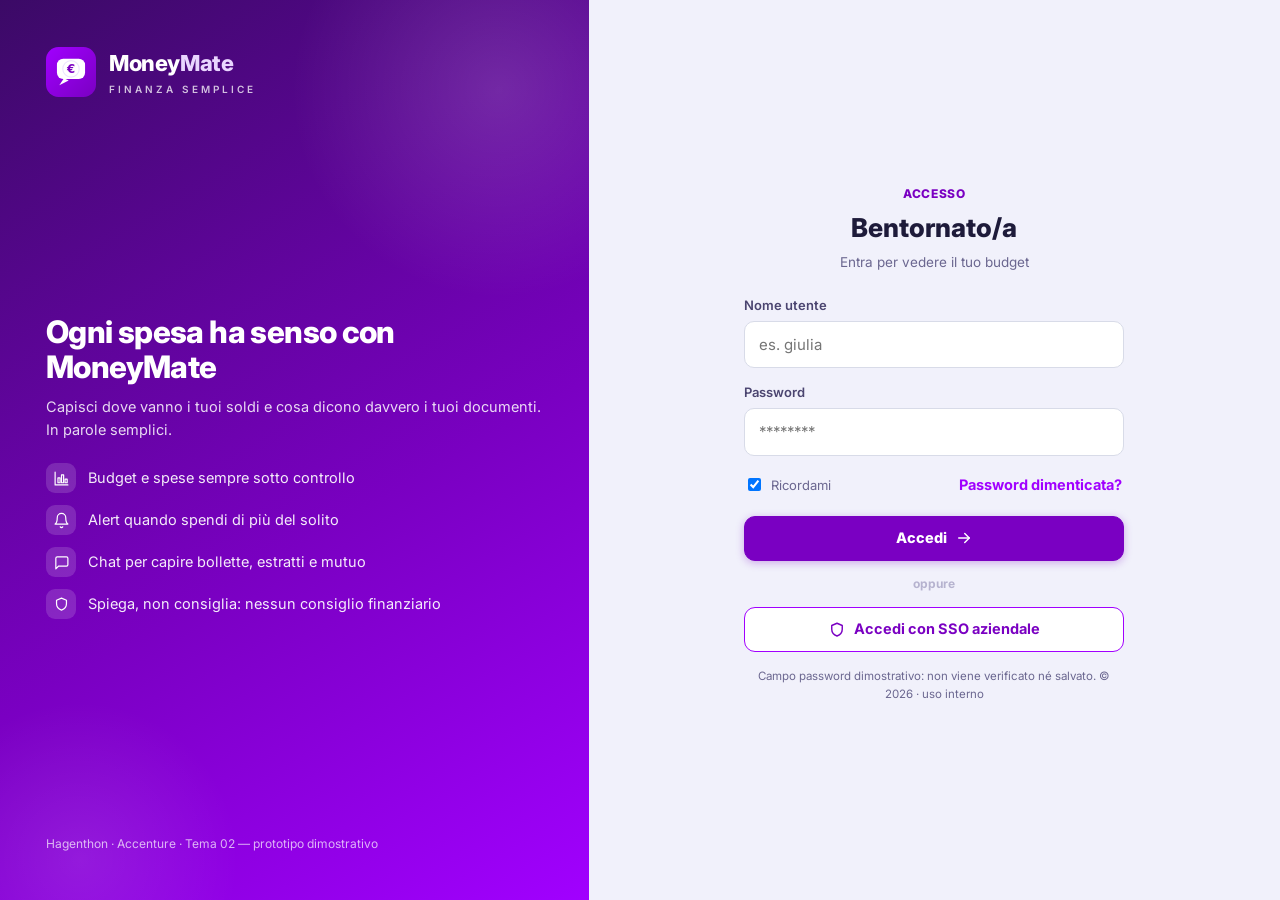
==== commit 0d061a57: "App usabile: login, sidebar, dashboard interattiva, gestione spese, chat + slide - Login split-scree" ====
--- a/app/index.html
+++ b/app/index.html
@@ -6,209 +6,121 @@
 <title>MoneyMate — Ogni spesa ha senso</title>
 <link rel="icon" href="assets/logo.svg" />
 <link href="https://fonts.googleapis.com/css2?family=Inter:wght@400;500;600;700;800&display=swap" rel="stylesheet">
-<style>
-  :root {
-    /* ===== Design system (allineato al riferimento Accenture) ===== */
-    --viola:#A100FF; --viola-fill:#7A00C2; --viola-deep:#3B0A66; --viola-tint:#F5F0FF; --viola-tint2:#EDE4FF;
-    --ink:#1E1B3A; --slate700:#4B4570; --slate500:#6B6790; --slate200:#D8DBE8; --slate100:#EEF0F6;
-    --bg-app:#F1F1FB; --card:#FFFFFF;
-    --verde:#16A34A; --giallo:#D97706; --rosso:#DC2626; --info:#2563EB;
-    --verde-bg:#E8F7EE; --giallo-bg:#FFF6E0; --rosso-bg:#FDEAEA; --info-bg:#E7EEFF;
-    --radius-btn:11px; --radius-tile:12px; --radius-card:16px; --radius-card-lg:18px; --radius-pill:999px;
-    --ombra-card:0 1px 3px rgba(30,27,58,.05), 0 6px 18px rgba(30,27,58,.07);
-    --ombra-btn:0 2px 8px rgba(122,0,194,.30);
-    --ombra-hero:0 10px 30px rgba(59,10,102,.28);
-    --bordo:#D8DBE8; --bordo-int:#EEF0F6; --bordo-tint:#EDE4FF;
-  }
-  * { box-sizing:border-box; }
-  html { font-size:18px; }
-  body { margin:0; background:var(--bg-app); color:var(--ink);
-    font-family:"Inter",system-ui,-apple-system,"Segoe UI",Roboto,sans-serif; line-height:1.6; }
-
-  .icon { width:1.3em; height:1.3em; stroke:currentColor; fill:none; stroke-width:1.7;
-    stroke-linecap:round; stroke-linejoin:round; flex:none; }
-  .chip-ic { width:40px; height:40px; border:1.6px solid var(--ink); border-radius:11px;
-    display:grid; place-items:center; color:var(--ink); background:var(--card); }
-  .chip-ic .icon { width:22px; height:22px; }
-
-  a:focus-visible, button:focus-visible, [tabindex]:focus-visible, input:focus-visible {
-    outline:3px solid var(--info); outline-offset:2px; border-radius:8px; }
-  .skip-link { position:absolute; left:8px; top:-48px; background:var(--ink); color:#fff;
-    padding:10px 16px; border-radius:8px; z-index:100; transition:top .15s; }
-  .skip-link:focus { top:8px; }
-  .wrap { max-width:1040px; margin:0 auto; padding:0 20px 72px; }
-
-  /* ===== CTA — gerarchia per livello di interazione ===== */
-  .btn { display:inline-flex; align-items:center; gap:8px; font:inherit; font-size:14.5px; font-weight:700;
-    padding:10px 18px; border-radius:var(--radius-btn); cursor:pointer; border:1px solid transparent; transition:all .15s ease; }
-  .btn .icon { width:18px; height:18px; stroke-width:1.9; }
-  .btn--sm { font-size:13px; padding:7px 13px; }
-  .btn--primary { background:var(--viola-fill); color:#fff; font-weight:800; border-color:var(--viola-fill); box-shadow:var(--ombra-btn); }
-  .btn--primary:hover { background:var(--viola-deep); border-color:var(--viola-deep); }
-  .btn--secondary { background:#fff; color:var(--viola-fill); border-color:var(--viola); }
-  .btn--secondary:hover { background:var(--viola-tint); }
-  .btn--tertiary { background:transparent; color:var(--viola); border:0; padding:0; font-weight:700; }
-  .btn--tertiary:hover { color:var(--viola-fill); text-decoration:underline; }
-  .btn--neutral { background:var(--slate100); color:var(--slate700); border-color:var(--bordo); }
-  .btn--neutral:hover { background:#E2E5F0; }
-  .btn--danger { background:var(--rosso); color:#fff; font-weight:800; box-shadow:0 2px 8px rgba(220,38,38,.28); }
-
-  /* ===== Header ===== */
-  header.app { background:var(--card); border-bottom:1px solid var(--bordo-int); position:sticky; top:0; z-index:10; }
-  .header-in { max-width:1040px; margin:0 auto; padding:12px 20px; display:flex; align-items:center; justify-content:space-between; gap:16px; flex-wrap:wrap; }
-  .brand { display:flex; align-items:center; gap:12px; }
-  .brand img { width:42px; height:42px; display:block; }
-  .brand .name { font-weight:800; font-size:22px; letter-spacing:-.01em; }
-  .brand .name .mate { color:var(--viola-fill); }
-  .brand .name small { display:block; font-size:12px; font-weight:500; color:var(--slate500); letter-spacing:0; }
-  .level { display:flex; align-items:center; gap:10px; font-size:14px; color:var(--slate500); }
-  .seg { display:inline-flex; border:1.4px solid var(--ink); border-radius:var(--radius-pill); overflow:hidden; }
-  .seg button { border:0; background:var(--card); padding:7px 15px; font:inherit; font-size:14px; font-weight:600; cursor:pointer; color:var(--ink); }
-  .seg button[aria-pressed="true"] { background:var(--ink); color:#fff; }
-
-  nav.tabs { display:flex; gap:6px; margin:22px 0 18px; flex-wrap:wrap; }
-  nav.tabs button { display:inline-flex; align-items:center; gap:9px; border:1px solid var(--bordo);
-    background:var(--card); color:var(--ink); padding:10px 18px; border-radius:var(--radius-pill); font:inherit; font-size:15.5px; font-weight:600; cursor:pointer; }
-  nav.tabs button[aria-selected="true"] { background:var(--viola-fill); color:#fff; border-color:var(--viola-fill); font-weight:700; }
-
-  /* ===== Hero ===== */
-  .hero { background:linear-gradient(120deg,#7A00C2 0%,#7A00C2 52%,#C77DFF 100%); color:#fff;
-    border-radius:var(--radius-card-lg); padding:22px 26px; box-shadow:var(--ombra-hero); margin-bottom:18px; }
-  .hero .m { font-size:12.5px; text-transform:uppercase; letter-spacing:.14em; opacity:.85; font-weight:600; }
-  .hero h2 { margin:6px 0 0; font-size:25px; font-weight:800; letter-spacing:-.01em; }
-
-  .grid3 { display:grid; grid-template-columns:repeat(3,1fr); gap:14px; }
-  .card { background:var(--card); border:1px solid rgba(161,0,255,.10); border-radius:var(--radius-card-lg); padding:18px; box-shadow:var(--ombra-card); }
-  .stat .top { display:flex; align-items:center; gap:12px; }
-  .stat .k { font-size:12px; color:var(--slate500); font-weight:600; text-transform:uppercase; letter-spacing:.05em; }
-  .stat .v { font-size:33px; font-weight:800; letter-spacing:-.02em; margin:12px 0 2px; }
-  .stat .sub { font-size:13px; color:var(--slate500); }
-
-  .caption { color:var(--slate500); font-size:15px; margin:0 0 14px; }
-  ul.cats { list-style:none; padding:0; margin:0; display:grid; gap:9px; }
-  li.cat { background:var(--card); border:1px solid rgba(161,0,255,.10); border-radius:var(--radius-tile); padding:13px 15px;
-    display:grid; grid-template-columns:auto 1fr auto; gap:4px 14px; align-items:center; cursor:pointer; box-shadow:var(--ombra-card); }
-  li.cat:hover { border-color:var(--viola); }
-  li.cat .name { font-weight:700; display:flex; align-items:center; gap:10px; flex-wrap:wrap; }
-  li.cat .amount { font-weight:800; font-size:18px; white-space:nowrap; }
-  li.cat .barwrap { grid-column:2 / -1; height:10px; background:var(--viola-tint2); border-radius:999px; overflow:hidden; }
-  li.cat .bar { height:100%; background:var(--viola-fill); border-radius:999px; }
-  li.cat .pct { grid-column:2 / -1; font-size:13px; color:var(--slate500); }
-  .tag { font-size:11px; font-weight:800; padding:2px 9px; border-radius:999px; text-transform:uppercase; letter-spacing:.04em; border:1.3px solid; }
-  .tag.need { color:var(--verde); border-color:#9FD3BA; }
-  .tag.extra { color:var(--giallo); border-color:#E7C98F; }
-
-  .alerts { margin:18px 0; display:grid; gap:10px; }
-  .alert { display:flex; gap:13px; align-items:flex-start; padding:14px 16px; border-radius:var(--radius-tile); border:1px solid; }
-  .alert .lab { font-weight:800; text-transform:uppercase; font-size:12px; letter-spacing:.08em; display:block; margin-bottom:2px; }
-  .alert .t { font-size:15px; }
-  .alert.warn { background:var(--giallo-bg); border-color:#F0D9A8; } .alert.warn .lab{ color:var(--giallo);} .alert.warn .chip-ic{ border-color:var(--giallo); color:var(--giallo);}
-  .alert.info { background:var(--info-bg); border-color:#C6D4F5; } .alert.info .lab{ color:var(--info);} .alert.info .chip-ic{ border-color:var(--info); color:var(--info);}
-  .alert .chip-ic{ width:34px; height:34px; } .alert .chip-ic .icon{ width:19px; height:19px; }
-
-  .section-h { font-size:20px; font-weight:800; margin:30px 0 4px; }
-  .rule { display:grid; grid-template-columns:repeat(3,1fr); gap:14px; margin-top:4px; }
-  .rule .b { text-align:center; } .rule .big { font-size:28px; font-weight:800; } .rule .cmp { font-size:13px; color:var(--slate500); }
-
-  /* ===== Chat ===== */
-  .chat-intro { color:var(--slate500); font-size:15px; margin:2px 0 14px; }
-  .doc-bar { display:flex; align-items:center; gap:10px; flex-wrap:wrap; margin-bottom:14px; }
-  .doc-bar .lbl { font-size:13px; color:var(--slate500); font-weight:600; }
-  .doc-pill { display:inline-flex; align-items:center; gap:7px; border:1.4px solid var(--ink); background:var(--card);
-    padding:7px 13px; border-radius:var(--radius-pill); font:inherit; font-size:14px; font-weight:600; cursor:pointer; color:var(--ink); }
-  .doc-pill[aria-pressed="true"] { background:var(--viola-fill); color:#fff; border-color:var(--viola-fill); }
-  .chat { background:var(--card); border:1px solid rgba(161,0,255,.10); border-radius:var(--radius-card-lg); box-shadow:var(--ombra-card); overflow:hidden; }
-  .thread { padding:18px; display:flex; flex-direction:column; gap:14px; min-height:300px; max-height:440px; overflow-y:auto; }
-  .msg { display:flex; gap:11px; max-width:88%; }
-  .msg .av { width:34px; height:34px; border-radius:50%; border:1.5px solid var(--ink); display:grid; place-items:center; flex:none; background:var(--card); }
-  .msg .bubble { padding:11px 15px; border-radius:14px; font-size:15px; }
-  .msg.bot .bubble { background:var(--viola-tint); border:1px solid var(--bordo-tint); border-top-left-radius:4px; }
-  .msg.me { align-self:flex-end; flex-direction:row-reverse; }
-  .msg.me .bubble { background:var(--viola-fill); color:#fff; border-top-right-radius:4px; }
-  .msg.me .av { border-color:var(--viola-fill); color:var(--viola-fill); }
-  .suggest { display:flex; gap:8px; flex-wrap:wrap; padding:0 18px 12px; }
-  .suggest button { border:1.3px solid var(--ink); background:var(--card); color:var(--ink); font:inherit;
-    font-size:13px; font-weight:600; padding:6px 12px; border-radius:var(--radius-pill); cursor:pointer; }
-  .composer { display:flex; gap:9px; align-items:center; border-top:1px solid var(--bordo-int); padding:12px; background:#FBFAFE; }
-  .composer input[type=text] { flex:1; border:1.4px solid var(--bordo); border-radius:10px; padding:11px 14px; font:inherit; font-size:15px; background:#fff; color:var(--ink); }
-  .icon-btn { border:1.5px solid var(--ink); background:var(--card); border-radius:10px; width:44px; height:44px; display:grid; place-items:center; cursor:pointer; color:var(--ink); }
-  .guard { background:var(--info-bg); border:1px solid #C6D4F5; border-radius:var(--radius-tile); padding:13px 16px; margin-top:12px; display:flex; gap:12px; align-items:flex-start; }
-  .guard .lab { font-weight:800; text-transform:uppercase; font-size:12px; letter-spacing:.08em; color:var(--info); display:block; margin-bottom:2px; }
-  .guard .chip-ic{ width:34px; height:34px; border-color:var(--info); color:var(--info);} .guard .chip-ic .icon{ width:19px; height:19px; }
-
-  .modal-backdrop { position:fixed; inset:0; background:rgba(30,20,60,.45); display:none; place-items:center; z-index:50; padding:20px; }
-  .modal-backdrop.open { display:grid; }
-  .modal { background:#fff; border-radius:var(--radius-card-lg); max-width:520px; width:100%; padding:24px; box-shadow:var(--ombra-card); }
-  .modal h2 { margin:0 0 6px; font-size:20px; display:flex; align-items:center; gap:10px; }
-  .modal .how { background:var(--info-bg); border:1px solid #C6D4F5; border-radius:11px; padding:12px 14px; font-size:14px; margin:14px 0; }
-  .modal .note { font-size:13px; color:var(--slate500); margin-top:10px; }
-  .modal .actions { display:flex; gap:10px; margin-top:12px; }
-
-  footer.app { text-align:center; color:var(--slate500); font-size:13px; margin-top:40px; padding-top:20px; border-top:1px solid var(--bordo-int); }
-  .hidden { display:none; }
-  @media (max-width:720px){ .grid3,.rule{ grid-template-columns:1fr; } .msg{ max-width:97%; } }
-  @media (prefers-reduced-motion:reduce){ * { transition:none !important; } }
-</style>
+<link rel="stylesheet" href="styles.css" />
 </head>
 <body>
   <a class="skip-link" href="#main">Salta al contenuto</a>
 
-  <header class="app">
-    <div class="header-in">
-      <div class="brand">
-        <img src="assets/logo.svg" alt="MoneyMate" />
-        <span class="name">Money<span class="mate">Mate</span><small>Ogni spesa ha senso con MoneyMate</small></span>
+  <!-- ===================== LOGIN ===================== -->
+  <section class="login" id="login" aria-label="Accesso a MoneyMate">
+    <div class="login-brand">
+      <div class="lb-logo">
+        <img src="assets/logo.svg" alt="" />
+        <div><div class="t1">Money<span class="mate">Mate</span></div><div class="t2">FINANZA SEMPLICE</div></div>
       </div>
-      <div class="level">
-        <span id="lvl-label">Spiegazioni:</span>
-        <span class="seg" role="group" aria-labelledby="lvl-label">
-          <button id="lvl-simple" aria-pressed="true" onclick="setLevel('simple')">Semplici</button>
-          <button id="lvl-detail" aria-pressed="false" onclick="setLevel('detail')">Dettagliate</button>
-        </span>
+      <div class="lb-mid">
+        <h1>Ogni spesa ha senso con MoneyMate</h1>
+        <p>Capisci dove vanno i tuoi soldi e cosa dicono davvero i tuoi documenti. In parole semplici.</p>
+        <ul class="lb-feats">
+          <li><span class="ic"><svg class="icon" viewBox="0 0 24 24"><path d="M3 3v18h18"/><rect x="7" y="11" width="3" height="7"/><rect x="12" y="7" width="3" height="11"/><rect x="17" y="13" width="3" height="5"/></svg></span> Budget e spese sempre sotto controllo</li>
+          <li><span class="ic"><svg class="icon" viewBox="0 0 24 24"><path d="M18 8a6 6 0 0 0-12 0c0 7-3 9-3 9h18s-3-2-3-9"/><path d="M13.7 21a2 2 0 0 1-3.4 0"/></svg></span> Alert quando spendi di più del solito</li>
+          <li><span class="ic"><svg class="icon" viewBox="0 0 24 24"><path d="M21 15a2 2 0 0 1-2 2H8l-4 4V6a2 2 0 0 1 2-2h13a2 2 0 0 1 2 2z"/></svg></span> Chat per capire bollette, estratti e mutuo</li>
+          <li><span class="ic"><svg class="icon" viewBox="0 0 24 24"><path d="M12 3l7 3v5c0 4.5-3 7.5-7 9-4-1.5-7-4.5-7-9V6z"/></svg></span> Spiega, non consiglia: nessun consiglio finanziario</li>
+        </ul>
       </div>
+      <div class="lb-foot">Hagenthon · Accenture · Tema 02 — prototipo dimostrativo</div>
     </div>
-  </header>
 
-  <div class="wrap">
-    <nav class="tabs" role="tablist" aria-label="Sezioni">
-      <button role="tab" id="tab-budget" aria-selected="true" aria-controls="panel-budget" onclick="showTab('budget')">
-        <svg class="icon" viewBox="0 0 24 24" aria-hidden="true"><path d="M3 3v18h18"/><rect x="7" y="11" width="3" height="7"/><rect x="12" y="7" width="3" height="11"/><rect x="17" y="13" width="3" height="5"/></svg>Il mio budget</button>
-      <button role="tab" id="tab-doc" aria-selected="false" aria-controls="panel-doc" onclick="showTab('doc')">
-        <svg class="icon" viewBox="0 0 24 24" aria-hidden="true"><path d="M21 15a2 2 0 0 1-2 2H8l-4 4V6a2 2 0 0 1 2-2h13a2 2 0 0 1 2 2z"/></svg>Capire i documenti</button>
-    </nav>
+    <div class="login-form-wrap">
+      <form class="login-form" id="login-form" onsubmit="event.preventDefault(); MM.login();">
+        <div class="login-head"><div class="kicker">Accesso</div><h2>Bentornato/a</h2><p>Entra per vedere il tuo budget</p></div>
+        <div class="field"><label for="u">Nome utente</label><input id="u" type="text" placeholder="es. giulia" autocomplete="username" /></div>
+        <div class="field"><label for="p">Password</label><input id="p" type="password" placeholder="********" autocomplete="current-password" /></div>
+        <div class="row-between">
+          <label class="check"><input type="checkbox" id="remember" checked /> Ricordami</label>
+          <button type="button" class="btn--tertiary btn">Password dimenticata?</button>
+        </div>
+        <button type="submit" class="btn btn--primary btn--block">Accedi
+          <svg class="icon" viewBox="0 0 24 24"><path d="M5 12h14"/><path d="M13 6l6 6-6 6"/></svg></button>
+        <div class="sep">oppure</div>
+        <button type="button" class="btn btn--secondary btn--block" onclick="alert('SSO aziendale: da attivare in produzione.')">
+          <svg class="icon" viewBox="0 0 24 24"><path d="M12 3l7 3v5c0 4.5-3 7.5-7 9-4-1.5-7-4.5-7-9V6z"/></svg>Accedi con SSO aziendale</button>
+        <p class="login-note">Campo password dimostrativo: non viene verificato né salvato. © 2026 · uso interno</p>
+      </form>
+    </div>
+  </section>
 
-    <main id="main">
-      <!-- ===== BUDGET ===== -->
-      <section id="panel-budget" role="tabpanel" aria-labelledby="tab-budget">
-        <div class="hero"><div class="m" id="hero-month">—</div><h2>Ogni spesa ha senso con MoneyMate</h2></div>
-        <div class="grid3" id="summary"></div>
-        <p class="caption" style="margin-top:22px">Tocca una categoria per capire cosa contiene. Le barre mostrano il peso sulle tue entrate.</p>
-        <ul class="cats" id="catlist"></ul>
-        <div class="alerts" id="alerts" aria-live="polite" aria-label="Avvisi sul budget"></div>
-        <h2 class="section-h">Un modo semplice per leggere il budget: 50 / 30 / 20</h2>
-        <p class="caption">Uno schema di riferimento (non una regola): metà alle cose necessarie, un terzo agli extra, il resto da parte.</p>
-        <div class="card">
-          <div class="rule" id="rule"></div>
-          <button class="btn btn--secondary btn--sm" style="margin-top:16px" onclick="explain('rule')"><svg class="icon" viewBox="0 0 24 24"><circle cx="12" cy="12" r="9"/><path d="M12 11v5M12 8h.01"/></svg>Spiega questo schema</button>
+  <!-- ===================== APP ===================== -->
+  <div class="app-shell hidden" id="app">
+    <aside class="sidebar">
+      <div class="sb-brand"><img src="assets/logo.svg" alt="" /><span class="nm">Money<span class="mate">Mate</span></span></div>
+      <nav class="sb-nav" aria-label="Navigazione principale">
+        <button data-view="dashboard" aria-current="page" onclick="MM.showView('dashboard')"><svg class="icon" viewBox="0 0 24 24"><rect x="3" y="3" width="8" height="8" rx="2"/><rect x="13" y="3" width="8" height="5" rx="2"/><rect x="13" y="10" width="8" height="11" rx="2"/><rect x="3" y="13" width="8" height="8" rx="2"/></svg>Dashboard</button>
+        <button data-view="spese" onclick="MM.showView('spese')"><svg class="icon" viewBox="0 0 24 24"><path d="M3 7h18v12a2 2 0 0 1-2 2H5a2 2 0 0 1-2-2z"/><path d="M3 7l2-4h14l2 4"/><path d="M12 11v6M9 14h6"/></svg>Le mie spese</button>
+        <button data-view="documenti" onclick="MM.showView('documenti')"><svg class="icon" viewBox="0 0 24 24"><path d="M21 15a2 2 0 0 1-2 2H8l-4 4V6a2 2 0 0 1 2-2h13a2 2 0 0 1 2 2z"/></svg>Capire i documenti</button>
+      </nav>
+      <div class="sb-bottom">
+        <div class="sb-user"><span class="av" id="sb-av">G</span><span class="who" id="sb-who">Utente<small>Account demo</small></span></div>
+        <button class="btn btn--neutral btn--sm btn--block" onclick="MM.logout()"><svg class="icon" viewBox="0 0 24 24"><path d="M9 21H5a2 2 0 0 1-2-2V5a2 2 0 0 1 2-2h4"/><path d="M16 17l5-5-5-5M21 12H9"/></svg>Esci</button>
+      </div>
+    </aside>
+
+    <main class="content" id="main">
+      <!-- DASHBOARD -->
+      <section id="view-dashboard">
+        <div class="page-head">
+          <div><div class="eyebrow">Il tuo budget</div><h1 id="dash-greet">Ciao!</h1></div>
+          <div class="level"><span>Spiegazioni:</span>
+            <span class="seg" role="group" aria-label="Livello spiegazioni">
+              <button id="lvl-simple" aria-pressed="true" onclick="MM.setLevel('simple')">Semplici</button>
+              <button id="lvl-detail" aria-pressed="false" onclick="MM.setLevel('detail')">Dettagliate</button>
+            </span></div>
+        </div>
+        <div id="dash-body"></div>
+      </section>
+
+      <!-- SPESE -->
+      <section id="view-spese" class="hidden">
+        <div class="page-head"><div><div class="eyebrow">Gestione</div><h1>Le mie spese</h1></div></div>
+        <div class="two-col">
+          <div class="card">
+            <h3 class="section-h" style="margin-top:0">Aggiungi una spesa</h3>
+            <form class="form-grid" id="exp-form" onsubmit="event.preventDefault(); MM.addExpense();">
+              <div><label for="e-cat">Categoria</label><select id="e-cat"></select></div>
+              <div><label for="e-desc">Descrizione (facoltativa)</label><input id="e-desc" type="text" placeholder="es. spesa al supermercato" /></div>
+              <div><label for="e-amt">Importo (€)</label><input id="e-amt" type="number" min="0" step="0.01" placeholder="0,00" /></div>
+              <button type="submit" class="btn btn--primary btn--block"><svg class="icon" viewBox="0 0 24 24"><path d="M12 5v14M5 12h14"/></svg>Aggiungi spesa</button>
+            </form>
+            <hr style="border:0;border-top:1px solid var(--bordo-int);margin:18px 0" />
+            <div><label for="e-income" style="font-size:13px;font-weight:600;color:var(--slate700);display:block;margin-bottom:5px">Entrate mensili (€)</label>
+              <div style="display:flex;gap:8px"><input id="e-income" type="number" min="0" step="0.01" style="flex:1;border:1.4px solid var(--bordo);border-radius:10px;padding:10px 12px;font:inherit;font-size:15px" />
+                <button class="btn btn--secondary btn--sm" onclick="MM.saveIncomeFromField()">Salva</button></div></div>
+            <button class="btn btn--tertiary btn--sm" style="margin-top:14px" onclick="MM.loadDemo()">Carica dati di esempio (Giulia)</button>
+          </div>
+          <div>
+            <div class="page-head" style="margin-bottom:12px"><h3 class="section-h" style="margin:0">Spese inserite</h3><span id="exp-total" class="eyebrow"></span></div>
+            <ul class="exp-list" id="exp-list"></ul>
+          </div>
         </div>
       </section>
 
-      <!-- ===== CHAT DOCUMENTI ===== -->
-      <section id="panel-doc" role="tabpanel" aria-labelledby="tab-doc" class="hidden">
+      <!-- DOCUMENTI -->
+      <section id="view-documenti" class="hidden">
+        <div class="page-head"><div><div class="eyebrow">Aiuto</div><h1>Capire i documenti</h1></div></div>
         <p class="chat-intro">Scegli un documento e chiedimi il significato di qualsiasi parola o riga che non capisci. Ti rispondo in parole semplici.</p>
         <div class="doc-bar" role="group" aria-label="Documento di esempio">
           <span class="lbl">Documento:</span>
-          <button class="doc-pill" aria-pressed="true" onclick="loadDoc('mutuo', this)"><svg class="icon" viewBox="0 0 24 24" aria-hidden="true"><path d="M3 11l9-7 9 7"/><path d="M5 10v9h14v-9"/></svg>Proposta di mutuo</button>
-          <button class="doc-pill" aria-pressed="false" onclick="loadDoc('bolletta', this)"><svg class="icon" viewBox="0 0 24 24" aria-hidden="true"><path d="M6 3h12v18l-3-2-3 2-3-2-3 2z"/><path d="M9 8h6M9 12h6"/></svg>Bolletta</button>
-          <button class="doc-pill" aria-pressed="false" onclick="loadDoc('conto', this)"><svg class="icon" viewBox="0 0 24 24" aria-hidden="true"><rect x="3" y="5" width="18" height="14" rx="2"/><path d="M3 10h18"/></svg>Estratto conto</button>
+          <button class="doc-pill" aria-pressed="true" onclick="MM.loadDoc('mutuo', this)">Proposta di mutuo</button>
+          <button class="doc-pill" aria-pressed="false" onclick="MM.loadDoc('bolletta', this)">Bolletta</button>
+          <button class="doc-pill" aria-pressed="false" onclick="MM.loadDoc('conto', this)">Estratto conto</button>
           <button class="btn btn--secondary btn--sm" onclick="alert('Nel prototipo usiamo documenti di esempio. In sviluppo qui si caricherà un PDF/foto reale.')"><svg class="icon" viewBox="0 0 24 24"><path d="M21 11l-8.5 8.5a5 5 0 0 1-7-7L13 4a3.5 3.5 0 0 1 5 5l-8.5 8.5a2 2 0 0 1-3-3L14 6"/></svg>Carica il tuo</button>
         </div>
         <div class="chat">
           <div class="thread" id="thread" aria-live="polite" aria-label="Conversazione"></div>
           <div class="suggest" id="suggest"></div>
-          <form class="composer" onsubmit="event.preventDefault(); sendMsg();">
-            <button type="button" class="icon-btn" title="Allega (demo)" aria-label="Allega documento" onclick="alert('Caricamento file disponibile in fase di sviluppo.')"><svg class="icon" viewBox="0 0 24 24"><path d="M21 11l-8.5 8.5a5 5 0 0 1-7-7L13 4a3.5 3.5 0 0 1 5 5l-8.5 8.5a2 2 0 0 1-3-3L14 6"/></svg></button>
-            <input type="text" id="chatInput" placeholder="Scrivi una parola o una domanda… es. «cosa vuol dire TAEG?»" aria-label="Scrivi la tua domanda" autocomplete="off" />
+          <form class="composer" onsubmit="event.preventDefault(); MM.sendMsg();">
+            <button type="button" class="chip-ic" style="width:44px;height:44px" aria-label="Allega" onclick="alert('Caricamento file disponibile in fase di sviluppo.')"><svg class="icon" viewBox="0 0 24 24"><path d="M21 11l-8.5 8.5a5 5 0 0 1-7-7L13 4a3.5 3.5 0 0 1 5 5l-8.5 8.5a2 2 0 0 1-3-3L14 6"/></svg></button>
+            <input type="text" id="chatInput" placeholder="Scrivi una parola o una domanda… es. «cosa vuol dire TAEG?»" aria-label="La tua domanda" autocomplete="off" />
             <button type="submit" class="btn btn--primary" aria-label="Invia"><svg class="icon" viewBox="0 0 24 24"><path d="M22 2L11 13"/><path d="M22 2l-7 20-4-9-9-4z"/></svg>Invia</button>
           </form>
         </div>
@@ -218,183 +130,22 @@
             Ti dico cosa significano le voci e quanto costano. Non ti dirò se un documento "conviene" o se firmarlo: quella scelta resta tua.</span>
         </div>
       </section>
+
+      <footer class="app"><p>MoneyMate — prototipo · I numeri sono calcolati, non stimati · Spiega, non consiglia</p></footer>
     </main>
-
-    <footer class="app"><p id="foot">MoneyMate — prototipo · I numeri sono calcolati dal motore, non stimati · Spiega, non consiglia</p></footer>
   </div>
 
-  <div class="modal-backdrop" id="modal" role="dialog" aria-modal="true" aria-labelledby="modal-title" onclick="if(event.target===this)closeModal()">
+  <!-- MODAL generico -->
+  <div class="modal-backdrop" id="modal" role="dialog" aria-modal="true" aria-labelledby="modal-title" onclick="if(event.target===this)MM.closeModal()">
     <div class="modal">
-      <h2 id="modal-title">Spiegazione</h2>
+      <h2 id="modal-title">—</h2>
       <div id="modal-body"></div>
-      <div class="actions">
-        <button class="btn btn--primary" onclick="closeModal()">Ho capito</button>
-        <button class="btn btn--neutral" onclick="closeModal()">Chiudi</button>
-      </div>
+      <div class="actions" id="modal-actions"></div>
     </div>
   </div>
 
-<script src="data.js"></script>
-<script>
-  var D = window.MM_DATA;
-
-  /* icone outline */
-  var IC = {
-    home:'<path d="M3 11l9-7 9 7"/><path d="M5 10v9h14v-9"/><path d="M10 19v-5h4v5"/>',
-    cart:'<circle cx="9" cy="20" r="1"/><circle cx="17" cy="20" r="1"/><path d="M3 4h2l2.3 11a1 1 0 0 0 1 .8h8.3a1 1 0 0 0 1-.8L19 8H6"/>',
-    food:'<path d="M6 3v7a2 2 0 0 0 4 0V3"/><path d="M8 10v11"/><path d="M17 3c-1.5 1-2.5 3-2.5 6 0 2 1 3 2.5 3v9"/>',
-    film:'<rect x="3" y="4" width="18" height="16" rx="2"/><path d="M7 4v16M17 4v16M3 9h4M17 9h4M3 15h4M17 15h4"/>',
-    bus:'<rect x="4" y="5" width="16" height="11" rx="2"/><path d="M4 11h16M8 16v2M16 16v2"/><circle cx="8" cy="13" r="1"/><circle cx="16" cy="13" r="1"/>',
-    health:'<path d="M12 20s-7-4.5-7-9.5A3.5 3.5 0 0 1 12 7a3.5 3.5 0 0 1 7 3.5c0 5-7 9.5-7 9.5z"/>',
-    receipt:'<path d="M6 3h12v18l-3-2-3 2-3-2-3 2z"/><path d="M9 7h6M9 11h6M9 15h4"/>',
-    wallet:'<rect x="3" y="6" width="18" height="13" rx="2"/><path d="M3 10h18"/><path d="M16 14h2"/>',
-    bag:'<path d="M6 7h12l-1 13H7z"/><path d="M9 7a3 3 0 0 1 6 0"/>',
-    coins:'<ellipse cx="12" cy="6" rx="7" ry="3"/><path d="M5 6v6c0 1.7 3.1 3 7 3s7-1.3 7-3V6"/><path d="M5 12c0 1.7 3.1 3 7 3s7-1.3 7-3"/>',
-    trending:'<path d="M3 17l6-6 4 4 7-7"/><path d="M17 8h4v4"/>',
-    repeat:'<path d="M17 2l4 4-4 4"/><path d="M3 11V9a4 4 0 0 1 4-4h14"/><path d="M7 22l-4-4 4-4"/><path d="M21 13v2a4 4 0 0 1-4 4H3"/>',
-    info:'<circle cx="12" cy="12" r="9"/><path d="M12 11v5M12 8h.01"/>',
-    chat:'<path d="M21 15a2 2 0 0 1-2 2H8l-4 4V6a2 2 0 0 1 2-2h13a2 2 0 0 1 2 2z"/>',
-    bot:'<rect x="4" y="8" width="16" height="11" rx="3"/><path d="M12 8V4M8 13h.01M16 13h.01M9 17h6"/>',
-    user:'<circle cx="12" cy="8" r="4"/><path d="M4 21a8 8 0 0 1 16 0"/>'
-  };
-  function svg(p){ return '<svg class="icon" viewBox="0 0 24 24" aria-hidden="true">'+p+'</svg>'; }
-  function eur(x){ /* formato italiano: 1.450 ; 335,64 */
-    var neg=x<0; x=Math.abs(x);
-    var p=x.toFixed(2).split('.');
-    var i=p[0].replace(/\B(?=(\d{3})+(?!\d))/g,'.');
-    return (neg?'-':'')+i+(p[1]==='00'?'':(','+p[1]));
-  }
-  function pc(x){ return (''+x).replace('.',','); }   /* 42.8 -> 42,8 */
-
-  /* copy di dettaglio per categoria (presentazione, non calcolo) */
-  var DETAILS = {
-    casa:"Affitto, luce, gas e acqua.", alimentari:"Supermercato e generi alimentari.",
-    ristoranti:"Pranzi fuori, cene, caffè e aperitivi.", svago:"Streaming, palestra, uscite.",
-    trasporti:"Benzina, mezzi pubblici.", salute:"Farmacia, visite.", altro:"Spese varie non classificate."
-  };
-
-  /* ===== render ===== */
-  function renderSummary(){
-    var s=D.summary;
-    var cards=[
-      {ic:"wallet", k:"Entrate", v:s.income, sub:"Il tuo stipendio del mese", key:"entrate"},
-      {ic:"bag",    k:"Spese",   v:s.spent,  sub:"Tutto quello che hai speso", key:"spese"},
-      {ic:"coins",  k:"Rimasto", v:s.saved,  sub:"Entrate meno spese", key:"rimasto"}
-    ];
-    document.getElementById("summary").innerHTML = cards.map(function(c){
-      return '<div class="card stat"><div class="top"><span class="chip-ic" aria-hidden="true">'+svg(IC[c.ic])+
-        '</span><span class="k">'+c.k+'</span></div><div class="v">'+eur(c.v)+' €</div><div class="sub">'+c.sub+'</div>'+
-        '<button class="btn btn--secondary btn--sm" style="margin-top:12px" onclick="explain(\''+c.key+'\')">'+svg(IC.chat)+'Spiega</button></div>';
-    }).join("");
-    document.getElementById("hero-month").textContent = D.month + " · Riepilogo";
-  }
-
-  function renderCats(){
-    var max=Math.max.apply(null, D.categories.map(function(c){return c.amount;}));
-    document.getElementById("catlist").innerHTML = D.categories.map(function(c,i){
-      var w=Math.round(c.amount/max*100);
-      var tag=c.type==="need"?'<span class="tag need">Necessario</span>':'<span class="tag extra">Extra</span>';
-      return '<li class="cat" tabindex="0" role="button" aria-label="'+c.label+', '+eur(c.amount)+' euro, '+pc(c.pct_income)+'% delle entrate" '+
-        'onclick="explainCat('+i+')" onkeydown="if(event.key===\'Enter\'||event.key===\' \'){event.preventDefault();explainCat('+i+')}">'+
-        '<span class="chip-ic" aria-hidden="true">'+svg(IC[c.icon]||IC.receipt)+'</span>'+
-        '<span class="name">'+c.label+' '+tag+'</span>'+
-        '<span class="amount">'+eur(c.amount)+' €</span>'+
-        '<span class="barwrap"><span class="bar" style="width:'+w+'%"></span></span>'+
-        '<span class="pct">'+pc(c.pct_income)+'% delle tue entrate</span></li>';
-    }).join("");
-  }
-
-  function renderAlerts(){
-    document.getElementById("alerts").innerHTML = D.alerts.map(function(a){
-      return '<div class="alert '+a.level+'"><span class="chip-ic" aria-hidden="true">'+svg(IC[a.icon]||IC.info)+
-        '</span><span class="t"><span class="lab">'+a.title+'</span>'+a.message+'</span></div>';
-    }).join("");
-  }
-
-  function renderRule(){
-    var r=D.rule;
-    var rows=[
-      {lab:"Necessario", d:r.needs, col:"var(--verde)"},
-      {lab:"Extra",      d:r.extra, col:"var(--giallo)"},
-      {lab:"Da parte",   d:r.saved, col:"var(--info)"}
-    ];
-    document.getElementById("rule").innerHTML = rows.map(function(x){
-      return '<div class="b"><div class="big" style="color:'+x.col+'">'+pc(x.d.pct)+'%</div>'+
-        '<div class="cmp">'+x.lab+'<br><span style="color:var(--slate500)">riferimento: '+x.d.target+'%</span></div></div>';
-    }).join("");
-  }
-
-  /* ===== explain modal (copy generata sui numeri reali) ===== */
-  function explainText(key){
-    var s=D.summary, r=D.rule, I=eur(s.income), SP=eur(s.spent), SA=eur(s.saved);
-    var simple={
-      entrate:{t:"Le tue entrate",b:"È lo stipendio ricevuto questo mese: <strong>"+I+" €</strong>. È il punto di partenza: tutto quello che spendi parte da qui.",how:"Somma di tutti i soldi entrati sul conto nel mese."},
-      spese:{t:"Le tue spese",b:"È la somma di tutto quello che hai speso: <strong>"+SP+" €</strong>.",how:"Somma di tutte le categorie, calcolata dal motore."},
-      rimasto:{t:"Quanto è rimasto",b:"È quello che ti resta dopo aver pagato tutto: <strong>"+SA+" €</strong>. Sono i soldi che puoi mettere da parte.",how:"Entrate − Spese = "+I+" − "+SP+" = "+SA+" €."},
-      rule:{t:"Lo schema 50 / 30 / 20",b:"Un modo semplice per dividere lo stipendio: metà alle cose <strong>necessarie</strong>, un terzo agli <strong>extra</strong>, il resto <strong>da parte</strong>. È solo un riferimento, non un obbligo.",how:"Le categorie sono divise in 'necessario' ed 'extra' e rapportate alle entrate."}
-    };
-    var detail={
-      entrate:{t:"Le tue entrate",b:"Totale entrate del mese: <strong>"+I+" €</strong>. È il reddito disponibile, la base su cui si misura ogni spesa in percentuale.",how:"Σ di tutti gli accrediti del periodo (core.budget_breakdown)."},
-      spese:{t:"Le tue spese",b:"Totale uscite: <strong>"+SP+" €</strong>.",how:"core.budget_breakdown() somma gli importi per categoria."},
-      rimasto:{t:"Il saldo del mese",b:"Saldo = Entrate − Spese = <strong>"+SA+" €</strong> ("+pc(r.saved.pct)+"% delle entrate). È la quota potenzialmente risparmiabile.",how:"core.budget_breakdown() → surplus = "+I+" − "+SP+" = "+SA+" €."},
-      rule:{t:"Lo schema 50 / 30 / 20",b:"Framework di budgeting: 50% bisogni, 30% extra, 20% risparmio. I tuoi valori: <strong>"+pc(r.needs.pct)+"% / "+pc(r.extra.pct)+"% / "+pc(r.saved.pct)+"%</strong>.",how:"core.rule_50_30_20() classifica le categorie e le rapporta al reddito."}
-    };
-    return (level==="simple"?simple:detail)[key];
-  }
-
-  var lastFocus=null, level="simple";
-  function setLevel(l){ level=l; document.getElementById("lvl-simple").setAttribute("aria-pressed",l==="simple"); document.getElementById("lvl-detail").setAttribute("aria-pressed",l==="detail"); }
-  function showTab(w){ var b=w==="budget"; document.getElementById("tab-budget").setAttribute("aria-selected",b); document.getElementById("tab-doc").setAttribute("aria-selected",!b); document.getElementById("panel-budget").classList.toggle("hidden",!b); document.getElementById("panel-doc").classList.toggle("hidden",b); }
-  function openModal(titleHtml, body, how){
-    lastFocus=document.activeElement;
-    document.getElementById("modal-title").innerHTML=titleHtml;
-    var h=how?'<div class="how"><strong>Come l\'abbiamo calcolato:</strong> '+how+'</div>':'';
-    document.getElementById("modal-body").innerHTML='<p>'+body+'</p>'+h+'<p class="note">Questo numero è calcolato dai tuoi dati, non stimato. MoneyMate spiega, non consiglia.</p>';
-    document.getElementById("modal").classList.add("open");
-    document.querySelector("#modal .btn--primary").focus();
-  }
-  function closeModal(){ document.getElementById("modal").classList.remove("open"); if(lastFocus) lastFocus.focus(); }
-  function explain(key){ var e=explainText(key); openModal(e.t,e.b,e.how); }
-  function explainCat(i){ var c=D.categories[i];
-    var kind=c.type==="need"?"una spesa <strong>necessaria</strong>":"una spesa <strong>extra</strong>";
-    openModal('<span class="chip-ic" aria-hidden="true">'+svg(IC[c.icon]||IC.receipt)+'</span> '+c.label,
-      (DETAILS[c.key]||"")+" Questo mese: <strong>"+eur(c.amount)+" €</strong> ("+pc(c.pct_income)+"% delle entrate). È "+kind+".",
-      eur(c.amount)+" € ÷ "+eur(D.income)+" € × 100 = "+pc(c.pct_income)+"%."); }
-
-  /* ===== chat ===== */
-  var currentDoc="mutuo";
-  var DOC_GREETING={
-    mutuo:"Ho qui la tua <strong>proposta di mutuo</strong>. Chiedimi pure cosa significa una qualsiasi parola o riga, ad esempio «cosa vuol dire TAEG?».",
-    bolletta:"Ho qui la tua <strong>bolletta</strong>. Chiedimi il significato di una voce, ad esempio «cos'è la quota fissa?».",
-    conto:"Ho qui il tuo <strong>estratto conto</strong>. Chiedimi di una voce, ad esempio «cos'è l'imposta di bollo?»."
-  };
-  var SUGGEST={
-    mutuo:["Cos'è il TAEG?","Cosa vuol dire spread?","Cos'è la commissione istruttoria?","Mi conviene questo mutuo?"],
-    bolletta:["Cos'è la quota fissa?","Cosa sono gli oneri di sistema?","Perché pago l'IVA?"],
-    conto:["Cos'è l'imposta di bollo?","Perché pago il canone?","Cos'è la commissione bonifico?"]
-  };
-  var ADVICE=[/mi conviene/,/devo (firmar|comprar|vender|scegli|aprir|chiuder)/,/\b(è|e') (un buon|conveniente|vantaggios)/,/cosa mi conviene/,/quale (scelgo|prendo)/];
-  var GUARD_REPLY="Non posso dirti se <strong>conviene</strong> o se firmare: sarebbe un consiglio, e io spiego soltanto. Però posso aiutarti a decidere da sola: dimmi quali voci vuoi capire (TAN, TAEG, spread, rata…) e ti spiego come incidono sul costo.";
-
-  function bubble(who,html){ return '<div class="msg '+(who==="bot"?"bot":"me")+'"><span class="av" aria-hidden="true">'+svg(who==="bot"?IC.bot:IC.user)+'</span><span class="bubble">'+html+'</span></div>'; }
-  function renderSuggest(){ document.getElementById("suggest").innerHTML=(SUGGEST[currentDoc]||[]).map(function(s){ return '<button type="button" onclick="ask(this.textContent)">'+s+'</button>'; }).join(""); }
-  function loadDoc(type,btn){ currentDoc=type; btn.parentNode.querySelectorAll(".doc-pill").forEach(function(b){ b.setAttribute("aria-pressed",b===btn); }); document.getElementById("thread").innerHTML=bubble("bot","Ciao! "+DOC_GREETING[type]); renderSuggest(); }
-  function botAnswer(text){
-    var t=text.toLowerCase();
-    if(ADVICE.some(function(r){return r.test(t);})) return GUARD_REPLY;
-    var hit=(D.glossary||[]).find(function(e){ return e.aliases.some(function(a){ return t.indexOf(a)>=0; }); });
-    if(hit) return "<strong>"+hit.term+"</strong> — "+hit.definizione+" <em>Esempio:</em> "+hit.esempio;
-    return "Non ho trovato questa parola nel documento. Prova a scrivermi il termine esatto che vedi (es. «spread», «canone», «TAEG») e te lo spiego subito.";
-  }
-  function pushMsg(who,html){ var th=document.getElementById("thread"); th.insertAdjacentHTML("beforeend",bubble(who,html)); th.scrollTop=th.scrollHeight; }
-  function ask(text){ if(!text||!text.trim())return; pushMsg("me",text.replace(/</g,"&lt;")); setTimeout(function(){ pushMsg("bot",botAnswer(text)); },250); }
-  function sendMsg(){ var inp=document.getElementById("chatInput"); ask(inp.value); inp.value=""; inp.focus(); }
-
-  document.addEventListener("keydown",function(e){ if(e.key==="Escape") closeModal(); });
-
-  /* init */
-  renderSummary(); renderCats(); renderAlerts(); renderRule();
-  loadDoc("mutuo", document.querySelector('.doc-pill[aria-pressed="true"]'));
-</script>
+  <script src="data.js"></script>
+  <script src="calc.js"></script>
+  <script src="app.js"></script>
 </body>
 </html>
--- a/app/styles.css
+++ b/app/styles.css
@@ -0,0 +1,202 @@
+/* MoneyMate — stile (design system allineato al riferimento Accenture) */
+:root{
+  --viola:#A100FF; --viola-fill:#7A00C2; --viola-deep:#3B0A66; --viola-tint:#F5F0FF; --viola-tint2:#EDE4FF;
+  --ink:#1E1B3A; --slate700:#4B4570; --slate500:#6B6790; --slate200:#D8DBE8; --slate100:#EEF0F6;
+  --bg-app:#F1F1FB; --card:#FFFFFF;
+  --verde:#16A34A; --giallo:#D97706; --rosso:#DC2626; --info:#2563EB;
+  --verde-bg:#E8F7EE; --giallo-bg:#FFF6E0; --rosso-bg:#FDEAEA; --info-bg:#E7EEFF;
+  --radius-btn:11px; --radius-tile:12px; --radius-card:16px; --radius-card-lg:18px; --radius-pill:999px;
+  --ombra-card:0 1px 3px rgba(30,27,58,.05), 0 6px 18px rgba(30,27,58,.07);
+  --ombra-btn:0 2px 8px rgba(122,0,194,.30);
+  --ombra-hero:0 10px 30px rgba(59,10,102,.28);
+  --bordo:#D8DBE8; --bordo-int:#EEF0F6; --bordo-tint:#EDE4FF;
+  --sidebar-w:248px;
+}
+*{box-sizing:border-box;}
+html{font-size:17px;}
+body{margin:0;background:var(--bg-app);color:var(--ink);
+  font-family:"Inter",system-ui,-apple-system,"Segoe UI",Roboto,sans-serif;line-height:1.55;}
+.hidden{display:none !important;}
+
+.icon{width:1.3em;height:1.3em;stroke:currentColor;fill:none;stroke-width:1.7;stroke-linecap:round;stroke-linejoin:round;flex:none;}
+.chip-ic{width:40px;height:40px;border:1.6px solid var(--ink);border-radius:11px;display:grid;place-items:center;color:var(--ink);background:var(--card);}
+.chip-ic .icon{width:22px;height:22px;}
+
+a:focus-visible,button:focus-visible,[tabindex]:focus-visible,input:focus-visible,select:focus-visible{outline:3px solid var(--info);outline-offset:2px;border-radius:8px;}
+.skip-link{position:absolute;left:8px;top:-48px;background:var(--ink);color:#fff;padding:10px 16px;border-radius:8px;z-index:200;transition:top .15s;}
+.skip-link:focus{top:8px;}
+
+/* ===== CTA ===== */
+.btn{display:inline-flex;align-items:center;justify-content:center;gap:8px;font:inherit;font-size:14.5px;font-weight:700;
+  padding:10px 18px;border-radius:var(--radius-btn);cursor:pointer;border:1px solid transparent;transition:all .15s ease;}
+.btn .icon{width:18px;height:18px;stroke-width:1.9;}
+.btn--sm{font-size:13px;padding:7px 13px;}
+.btn--block{width:100%;}
+.btn--primary{background:var(--viola-fill);color:#fff;font-weight:800;border-color:var(--viola-fill);box-shadow:var(--ombra-btn);}
+.btn--primary:hover{background:var(--viola-deep);border-color:var(--viola-deep);}
+.btn--secondary{background:#fff;color:var(--viola-fill);border-color:var(--viola);}
+.btn--secondary:hover{background:var(--viola-tint);}
+.btn--tertiary{background:transparent;color:var(--viola);border:0;padding:4px 2px;font-weight:700;}
+.btn--tertiary:hover{color:var(--viola-fill);text-decoration:underline;}
+.btn--neutral{background:var(--slate100);color:var(--slate700);border-color:var(--bordo);}
+.btn--neutral:hover{background:#E2E5F0;}
+.btn--danger{background:var(--rosso);color:#fff;font-weight:800;box-shadow:0 2px 8px rgba(220,38,38,.28);}
+.icon-only{width:40px;height:40px;padding:0;border-radius:10px;}
+
+/* ===== LOGIN (split) ===== */
+.login{position:fixed;inset:0;display:grid;grid-template-columns:46% 54%;z-index:100;background:var(--bg-app);}
+.login-brand{background:linear-gradient(150deg,#3B0A66 0%,#7A00C2 58%,#A100FF 100%);color:#fff;
+  padding:46px clamp(28px,3.6vw,56px);display:flex;flex-direction:column;justify-content:space-between;position:relative;overflow:hidden;}
+.login-brand::after{content:"";position:absolute;right:-120px;top:-120px;width:420px;height:420px;border-radius:50%;background:radial-gradient(circle,rgba(255,255,255,.14),transparent 70%);}
+.login-brand::before{content:"";position:absolute;left:-80px;bottom:-120px;width:320px;height:320px;border-radius:50%;background:radial-gradient(circle,rgba(255,255,255,.10),transparent 70%);}
+.lb-logo{display:flex;align-items:center;gap:13px;position:relative;z-index:1;}
+.lb-logo img{width:50px;height:50px;}
+.lb-logo .t1{font-size:22px;font-weight:800;letter-spacing:-.4px;}
+.lb-logo .t1 .mate{color:#E9D5FF;}
+.lb-logo .t2{font-size:10px;font-weight:600;letter-spacing:3px;color:rgba(255,255,255,.75);margin-top:2px;}
+.lb-mid{position:relative;z-index:1;}
+.lb-mid h1{font-size:clamp(24px,2.6vw,31px);font-weight:800;letter-spacing:-.02em;line-height:1.14;margin:0;}
+.lb-mid p{color:rgba(255,255,255,.85);font-size:14.5px;margin-top:12px;}
+.lb-feats{list-style:none;margin:22px 0 0;padding:0;display:flex;flex-direction:column;gap:12px;}
+.lb-feats li{display:flex;align-items:center;gap:12px;font-size:14.5px;color:rgba(255,255,255,.92);}
+.lb-feats .ic{width:30px;height:30px;border-radius:9px;background:rgba(255,255,255,.15);display:grid;place-items:center;flex:none;color:#fff;}
+.lb-feats .ic .icon{width:17px;height:17px;}
+.lb-foot{position:relative;z-index:1;font-size:12px;color:rgba(255,255,255,.7);}
+.login-form-wrap{display:flex;align-items:center;justify-content:center;padding:6vh 6vw;}
+.login-form{width:100%;max-width:380px;}
+.login-head{text-align:center;margin-bottom:22px;}
+.login-head .kicker{font-size:12px;font-weight:800;letter-spacing:.06em;text-transform:uppercase;color:var(--viola-fill);}
+.login-head h2{font-size:26px;font-weight:800;margin:4px 0 0;}
+.login-head p{font-size:13.5px;color:var(--slate500);margin-top:4px;}
+.field{margin-bottom:14px;}
+.field label{display:block;font-size:13px;font-weight:600;margin-bottom:6px;color:var(--slate700);}
+.field input{width:100%;border:1.4px solid var(--bordo);border-radius:10px;padding:11px 14px;font:inherit;font-size:15px;background:#fff;color:var(--ink);}
+.row-between{display:flex;align-items:center;justify-content:space-between;font-size:13px;color:var(--slate500);margin-bottom:16px;}
+.check{display:inline-flex;align-items:center;gap:7px;cursor:pointer;}
+.sep{text-align:center;color:#B6B3CF;font-size:12px;font-weight:700;margin:14px 0;}
+.login-note{text-align:center;font-size:11.5px;color:var(--slate500);margin-top:16px;}
+
+/* ===== APP SHELL ===== */
+.app-shell{display:grid;grid-template-columns:var(--sidebar-w) 1fr;min-height:100vh;}
+.sidebar{background:var(--card);border-right:1px solid var(--bordo-int);display:flex;flex-direction:column;padding:18px 14px;position:sticky;top:0;height:100vh;}
+.sb-brand{display:flex;align-items:center;gap:11px;padding:6px 8px 18px;}
+.sb-brand img{width:38px;height:38px;}
+.sb-brand .nm{font-weight:800;font-size:19px;} .sb-brand .nm .mate{color:var(--viola-fill);}
+.sb-nav{display:flex;flex-direction:column;gap:4px;margin-top:6px;}
+.sb-nav button{display:flex;align-items:center;gap:12px;border:0;background:transparent;color:var(--slate700);
+  font:inherit;font-size:15px;font-weight:600;padding:11px 12px;border-radius:11px;cursor:pointer;text-align:left;}
+.sb-nav button:hover{background:var(--slate100);}
+.sb-nav button[aria-current="page"]{background:var(--viola-tint);color:var(--viola-fill);font-weight:700;}
+.sb-nav .icon{width:20px;height:20px;}
+.sb-bottom{margin-top:auto;border-top:1px solid var(--bordo-int);padding-top:14px;}
+.sb-user{display:flex;align-items:center;gap:10px;padding:6px 8px;margin-bottom:8px;}
+.sb-user .av{width:36px;height:36px;border-radius:50%;background:var(--viola-tint);color:var(--viola-fill);display:grid;place-items:center;font-weight:800;}
+.sb-user .who{font-size:14px;font-weight:700;line-height:1.2;} .sb-user .who small{display:block;font-size:11px;color:var(--slate500);font-weight:500;}
+
+.content{padding:26px clamp(20px,4vw,44px);max-width:1040px;}
+.page-head{display:flex;align-items:flex-end;justify-content:space-between;gap:16px;flex-wrap:wrap;margin-bottom:6px;}
+.page-head .eyebrow{font-size:12.5px;text-transform:uppercase;letter-spacing:.14em;color:var(--slate500);font-weight:700;}
+.page-head h1{font-size:26px;font-weight:800;letter-spacing:-.01em;margin:4px 0 0;}
+.level{display:flex;align-items:center;gap:10px;font-size:13px;color:var(--slate500);}
+.seg{display:inline-flex;border:1.4px solid var(--ink);border-radius:var(--radius-pill);overflow:hidden;}
+.seg button{border:0;background:var(--card);padding:6px 14px;font:inherit;font-size:13px;font-weight:600;cursor:pointer;color:var(--ink);}
+.seg button[aria-pressed="true"]{background:var(--ink);color:#fff;}
+
+/* ===== HERO / CARDS ===== */
+.hero{background:linear-gradient(120deg,#7A00C2 0%,#7A00C2 52%,#C77DFF 100%);color:#fff;border-radius:var(--radius-card-lg);padding:20px 24px;box-shadow:var(--ombra-hero);margin:16px 0 18px;}
+.hero .m{font-size:12px;text-transform:uppercase;letter-spacing:.14em;opacity:.85;font-weight:600;}
+.hero h2{margin:6px 0 0;font-size:23px;font-weight:800;letter-spacing:-.01em;}
+.grid3{display:grid;grid-template-columns:repeat(3,1fr);gap:14px;}
+.card{background:var(--card);border:1px solid rgba(161,0,255,.10);border-radius:var(--radius-card-lg);padding:18px;box-shadow:var(--ombra-card);}
+.stat .top{display:flex;align-items:center;gap:12px;}
+.stat .k{font-size:12px;color:var(--slate500);font-weight:600;text-transform:uppercase;letter-spacing:.05em;}
+.stat .v{font-size:31px;font-weight:800;letter-spacing:-.02em;margin:12px 0 2px;}
+.stat .sub{font-size:13px;color:var(--slate500);}
+
+.caption{color:var(--slate500);font-size:15px;margin:0 0 14px;}
+.section-h{font-size:19px;font-weight:800;margin:28px 0 4px;}
+ul.cats{list-style:none;padding:0;margin:0;display:grid;gap:9px;}
+li.cat{background:var(--card);border:1px solid rgba(161,0,255,.10);border-radius:var(--radius-tile);padding:13px 15px;
+  display:grid;grid-template-columns:auto 1fr auto;gap:4px 14px;align-items:center;cursor:pointer;box-shadow:var(--ombra-card);}
+li.cat:hover{border-color:var(--viola);}
+li.cat .name{font-weight:700;display:flex;align-items:center;gap:10px;flex-wrap:wrap;}
+li.cat .amount{font-weight:800;font-size:18px;white-space:nowrap;}
+li.cat .barwrap{grid-column:2 / -1;height:10px;background:var(--viola-tint2);border-radius:999px;overflow:hidden;}
+li.cat .bar{height:100%;background:var(--viola-fill);border-radius:999px;}
+li.cat .pct{grid-column:2 / -1;font-size:13px;color:var(--slate500);}
+.tag{font-size:11px;font-weight:800;padding:2px 9px;border-radius:999px;text-transform:uppercase;letter-spacing:.04em;border:1.3px solid;}
+.tag.need{color:var(--verde);border-color:#9FD3BA;} .tag.extra{color:var(--giallo);border-color:#E7C98F;}
+
+.alerts{margin:18px 0;display:grid;gap:10px;}
+.alert{display:flex;gap:13px;align-items:flex-start;padding:14px 16px;border-radius:var(--radius-tile);border:1px solid;}
+.alert .lab{font-weight:800;text-transform:uppercase;font-size:12px;letter-spacing:.08em;display:block;margin-bottom:2px;}
+.alert .t{font-size:15px;}
+.alert.warn{background:var(--giallo-bg);border-color:#F0D9A8;} .alert.warn .lab{color:var(--giallo);} .alert.warn .chip-ic{border-color:var(--giallo);color:var(--giallo);}
+.alert.info{background:var(--info-bg);border-color:#C6D4F5;} .alert.info .lab{color:var(--info);} .alert.info .chip-ic{border-color:var(--info);color:var(--info);}
+.alert .chip-ic{width:34px;height:34px;} .alert .chip-ic .icon{width:19px;height:19px;}
+.rule{display:grid;grid-template-columns:repeat(3,1fr);gap:14px;margin-top:4px;}
+.rule .b{text-align:center;} .rule .big{font-size:28px;font-weight:800;} .rule .cmp{font-size:13px;color:var(--slate500);}
+
+/* ===== EMPTY STATE ===== */
+.empty{background:var(--card);border:1px dashed var(--viola-tint2);border-radius:var(--radius-card-lg);padding:46px 28px;text-align:center;box-shadow:var(--ombra-card);margin-top:16px;}
+.empty .big-ic{width:64px;height:64px;border-radius:18px;border:1.8px solid var(--ink);display:grid;place-items:center;margin:0 auto 16px;}
+.empty .big-ic .icon{width:34px;height:34px;}
+.empty h3{font-size:21px;font-weight:800;margin:0 0 6px;}
+.empty p{color:var(--slate500);max-width:420px;margin:0 auto 20px;}
+.empty .actions{display:flex;gap:10px;justify-content:center;flex-wrap:wrap;}
+
+/* ===== SPESE ===== */
+.two-col{display:grid;grid-template-columns:340px 1fr;gap:18px;align-items:start;}
+.form-grid{display:grid;gap:12px;}
+.form-grid label{font-size:13px;font-weight:600;color:var(--slate700);display:block;margin-bottom:5px;}
+.form-grid input,.form-grid select{width:100%;border:1.4px solid var(--bordo);border-radius:10px;padding:10px 12px;font:inherit;font-size:15px;background:#fff;color:var(--ink);}
+.exp-list{list-style:none;padding:0;margin:0;display:grid;gap:8px;}
+.exp-item{display:flex;align-items:center;gap:12px;background:var(--card);border:1px solid var(--bordo-int);border-radius:12px;padding:11px 14px;box-shadow:var(--ombra-card);}
+.exp-item .chip-ic{width:34px;height:34px;} .exp-item .chip-ic .icon{width:18px;height:18px;}
+.exp-item .d{flex:1;} .exp-item .d b{font-weight:700;} .exp-item .d small{display:block;color:var(--slate500);font-size:12.5px;}
+.exp-item .amt{font-weight:800;}
+.exp-empty{color:var(--slate500);font-size:14px;padding:18px;text-align:center;border:1px dashed var(--bordo);border-radius:12px;}
+
+/* ===== CHAT ===== */
+.chat-intro{color:var(--slate500);font-size:15px;margin:2px 0 14px;}
+.doc-bar{display:flex;align-items:center;gap:10px;flex-wrap:wrap;margin-bottom:14px;}
+.doc-bar .lbl{font-size:13px;color:var(--slate500);font-weight:600;}
+.doc-pill{display:inline-flex;align-items:center;gap:7px;border:1.4px solid var(--ink);background:var(--card);padding:7px 13px;border-radius:var(--radius-pill);font:inherit;font-size:14px;font-weight:600;cursor:pointer;color:var(--ink);}
+.doc-pill[aria-pressed="true"]{background:var(--viola-fill);color:#fff;border-color:var(--viola-fill);}
+.chat{background:var(--card);border:1px solid rgba(161,0,255,.10);border-radius:var(--radius-card-lg);box-shadow:var(--ombra-card);overflow:hidden;}
+.thread{padding:18px;display:flex;flex-direction:column;gap:14px;min-height:300px;max-height:430px;overflow-y:auto;}
+.msg{display:flex;gap:11px;max-width:88%;}
+.msg .av{width:34px;height:34px;border-radius:50%;border:1.5px solid var(--ink);display:grid;place-items:center;flex:none;background:var(--card);}
+.msg .bubble{padding:11px 15px;border-radius:14px;font-size:15px;}
+.msg.bot .bubble{background:var(--viola-tint);border:1px solid var(--bordo-tint);border-top-left-radius:4px;}
+.msg.me{align-self:flex-end;flex-direction:row-reverse;}
+.msg.me .bubble{background:var(--viola-fill);color:#fff;border-top-right-radius:4px;}
+.msg.me .av{border-color:var(--viola-fill);color:var(--viola-fill);}
+.suggest{display:flex;gap:8px;flex-wrap:wrap;padding:0 18px 12px;}
+.suggest button{border:1.3px solid var(--ink);background:var(--card);color:var(--ink);font:inherit;font-size:13px;font-weight:600;padding:6px 12px;border-radius:var(--radius-pill);cursor:pointer;}
+.composer{display:flex;gap:9px;align-items:center;border-top:1px solid var(--bordo-int);padding:12px;background:#FBFAFE;}
+.composer input[type=text]{flex:1;border:1.4px solid var(--bordo);border-radius:10px;padding:11px 14px;font:inherit;font-size:15px;background:#fff;color:var(--ink);}
+.guard{background:var(--info-bg);border:1px solid #C6D4F5;border-radius:var(--radius-tile);padding:13px 16px;margin-top:12px;display:flex;gap:12px;align-items:flex-start;}
+.guard .lab{font-weight:800;text-transform:uppercase;font-size:12px;letter-spacing:.08em;color:var(--info);display:block;margin-bottom:2px;}
+.guard .chip-ic{width:34px;height:34px;border-color:var(--info);color:var(--info);} .guard .chip-ic .icon{width:19px;height:19px;}
+
+/* ===== MODAL ===== */
+.modal-backdrop{position:fixed;inset:0;background:rgba(30,20,60,.45);display:none;place-items:center;z-index:150;padding:20px;}
+.modal-backdrop.open{display:grid;}
+.modal{background:#fff;border-radius:var(--radius-card-lg);max-width:460px;width:100%;padding:24px;box-shadow:var(--ombra-card);}
+.modal h2{margin:0 0 6px;font-size:20px;display:flex;align-items:center;gap:10px;}
+.modal p{margin:0 0 4px;}
+.modal .how{background:var(--info-bg);border:1px solid #C6D4F5;border-radius:11px;padding:12px 14px;font-size:14px;margin:14px 0;}
+.modal .note{font-size:13px;color:var(--slate500);margin-top:10px;}
+.modal .actions{display:flex;gap:10px;margin-top:16px;}
+
+footer.app{color:var(--slate500);font-size:13px;margin-top:34px;padding-top:18px;border-top:1px solid var(--bordo-int);}
+
+@media (max-width:860px){
+  .app-shell{grid-template-columns:1fr;}
+  .sidebar{position:static;height:auto;flex-direction:row;align-items:center;gap:10px;overflow-x:auto;}
+  .sb-nav{flex-direction:row;} .sb-bottom{display:none;}
+  .login{grid-template-columns:1fr;} .login-brand{display:none;}
+  .grid3,.rule{grid-template-columns:1fr;} .two-col{grid-template-columns:1fr;}
+}
+@media (prefers-reduced-motion:reduce){*{transition:none !important;}}
